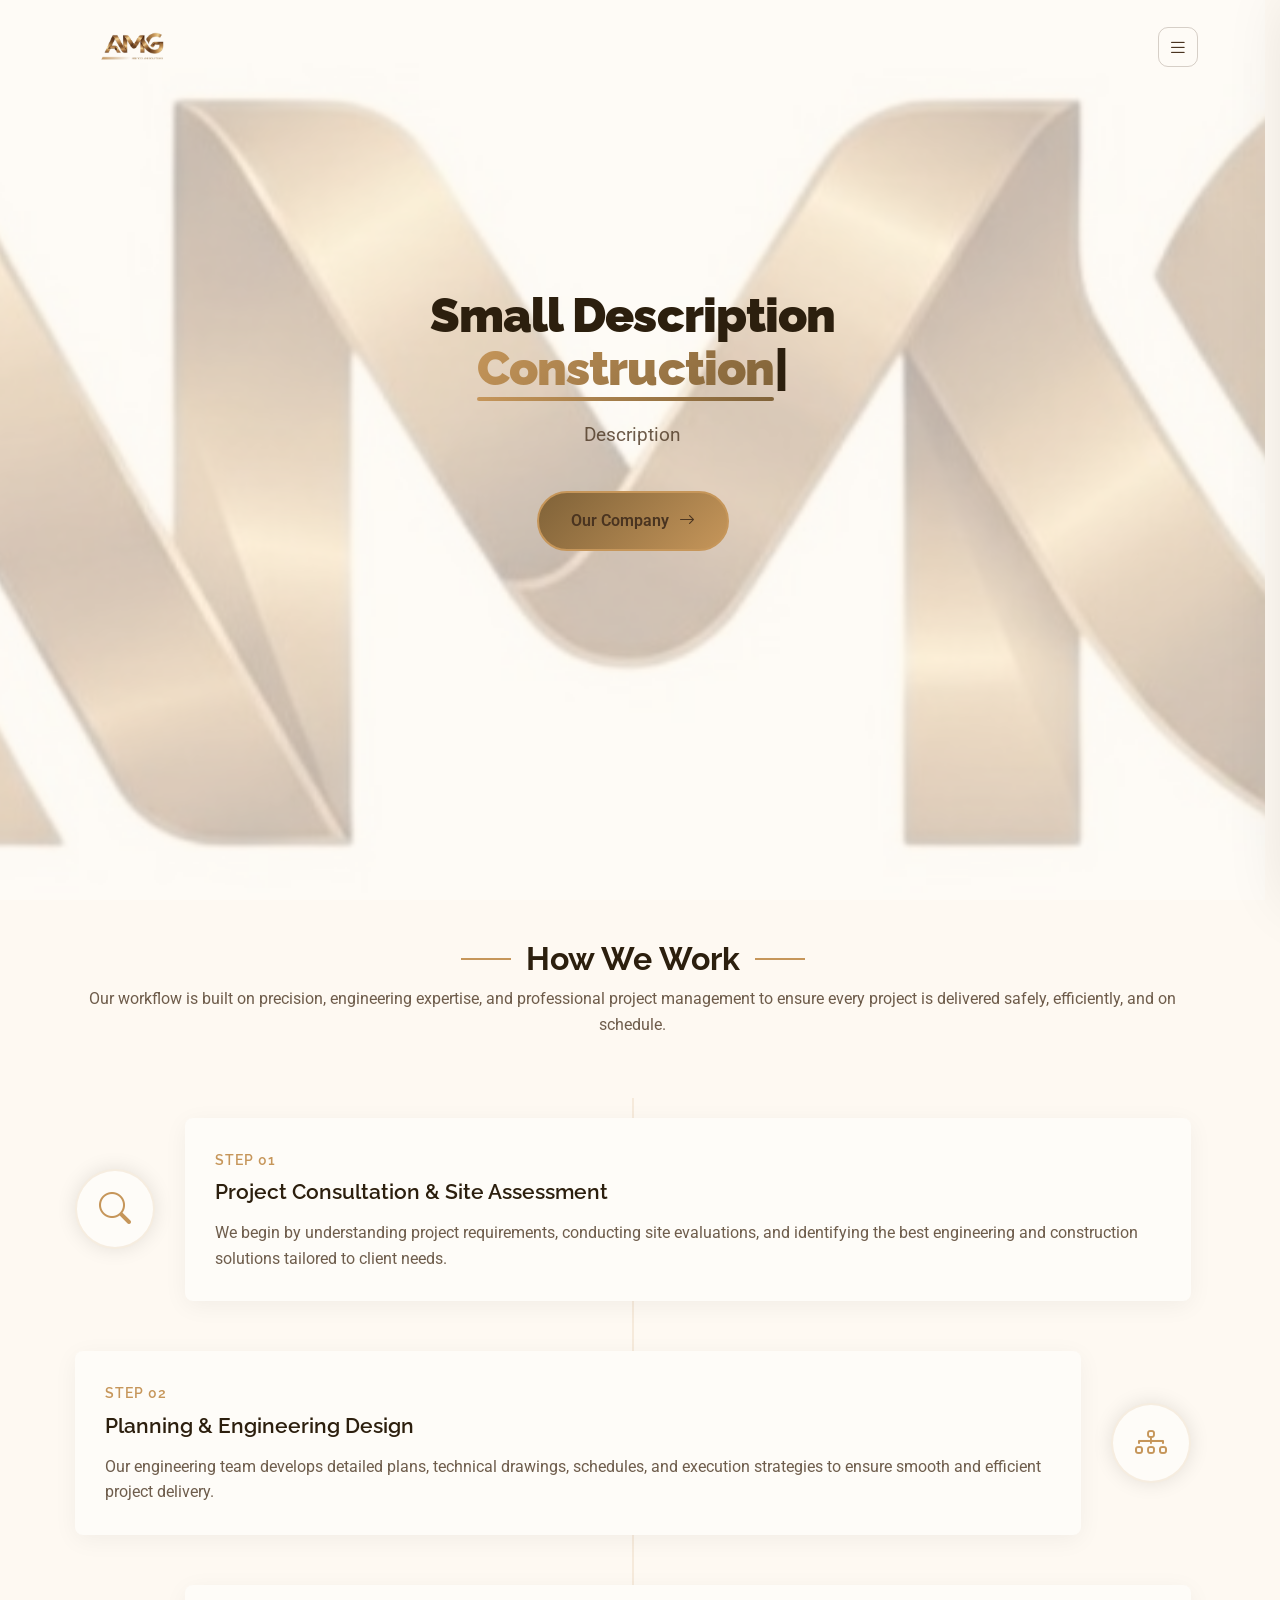
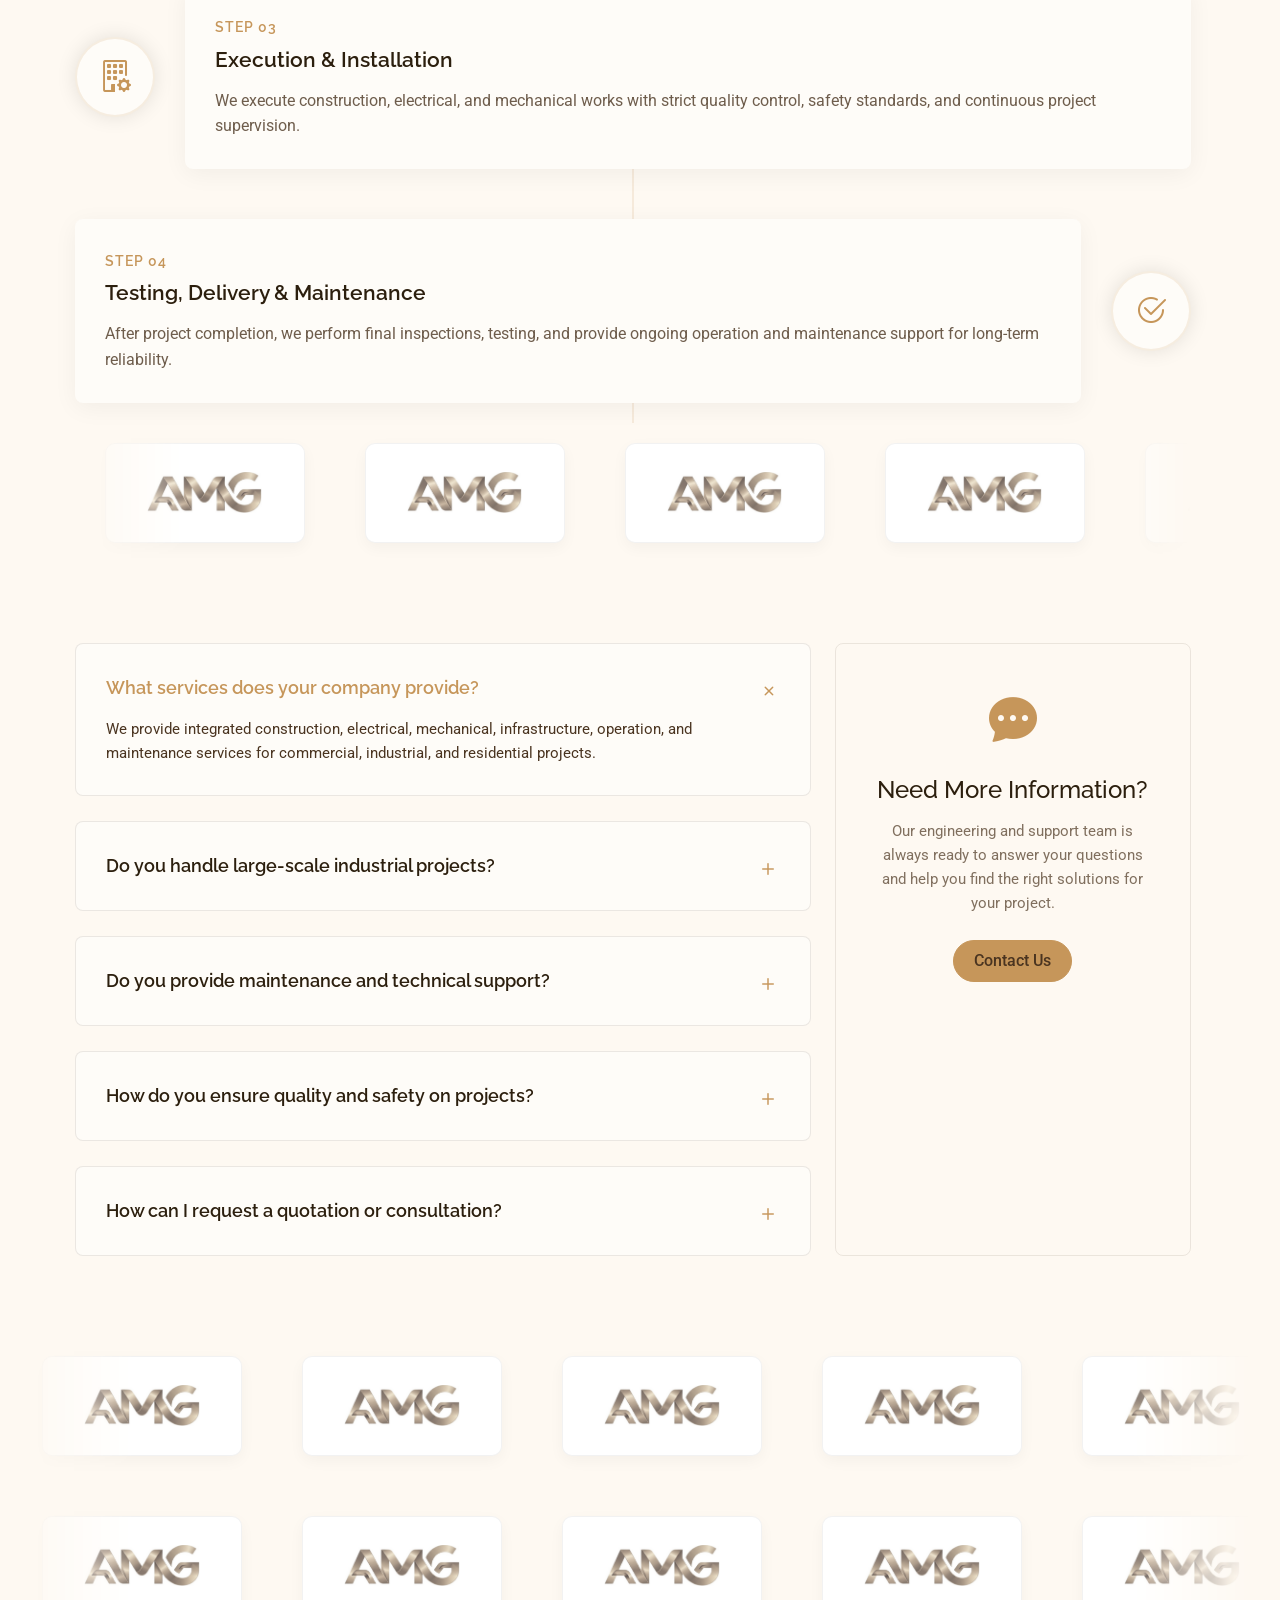
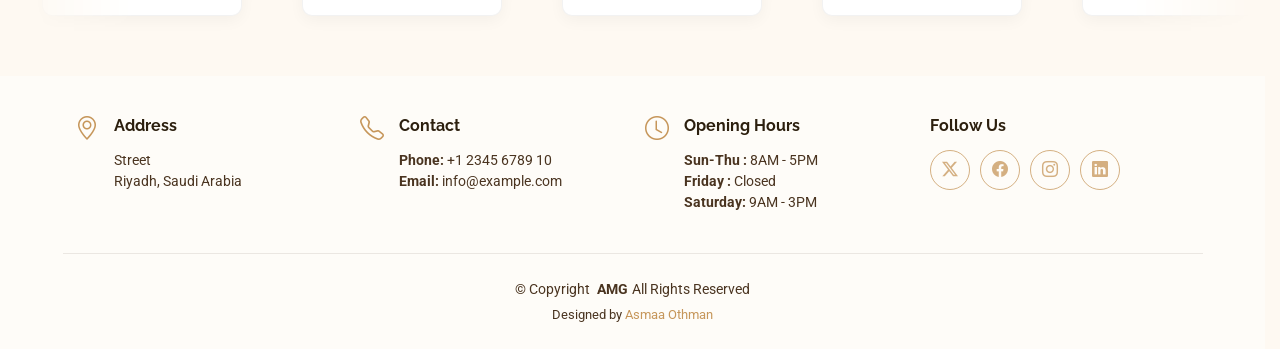
==== index.html @ 43d0cd93 "first commit" ====
<!DOCTYPE html>
<html lang="en">
    <head>
      <meta charset="utf-8">
      <meta content="width=device-width, initial-scale=1.0" name="viewport">
      <title>AMG - Website</title>
      <meta name="description" content="">
      <meta name="keywords" content="">

      <!-- Favicons -->
      <link href="assets/img/logo.png" rel="icon">
      <link href="assets/img/logo.png" rel="apple-touch-icon">

      <!-- Fonts -->
      <link href="https://fonts.googleapis.com" rel="preconnect">
      <link href="https://fonts.gstatic.com" rel="preconnect" crossorigin>
      <link href="https://fonts.googleapis.com/css2?family=Roboto:ital,wght@0,100;0,300;0,400;0,500;0,700;0,900;1,100;1,300;1,400;1,500;1,700;1,900&family=Raleway:ital,wght@0,100;0,200;0,300;0,400;0,500;0,600;0,700;0,800;0,900;1,100;1,200;1,300;1,400;1,500;1,600;1,700;1,800;1,900&display=swap" rel="stylesheet">

      <!-- Vendor CSS Files -->
      <link href="assets/vendor/bootstrap/css/bootstrap.min.css" rel="stylesheet">
      <link href="assets/vendor/bootstrap-icons/bootstrap-icons.css" rel="stylesheet">
      <link href="assets/vendor/aos/aos.css" rel="stylesheet">
      <link href="assets/vendor/glightbox/css/glightbox.min.css" rel="stylesheet">
      <link href="assets/vendor/swiper/swiper-bundle.min.css" rel="stylesheet">

      <!-- Main CSS File -->
      <link href="assets/css/main.css" rel="stylesheet">
      <!-- Navbar Enhancements CSS -->
      <link href="assets/css/navbar-enhancements.css" rel="stylesheet">

    </head>

    <body class="index-page">

      <header id="header" class="header d-flex align-items-center fixed-top">
        <div class="container position-relative d-flex align-items-center justify-content-between">
          <a href="index.html" class="logo d-flex align-items-center me-auto me-xl-0">
            <img src="assets/img/logo.png" alt=""> 
            <!-- <h1 class="sitename">AMG</h1> -->
          </a>

          <nav id="navmenu" class="navmenu">
            <ul>
                <li><a href="index.html" class="active"> Home</a></li>
                <li><a href="feature.html"> Features</a></li>
                <li><a href="style-1.html"> Styles</a></li>
                <li><a href="service.html"> Services</a></li>
                <li><a href="contact.html"> Contact Us</a></li>  
              </ul>
          </nav>

          <button class="sidebar-hamburger" id="sidebarHamburger" aria-label="Open menu">
            <i class="bi bi-list"></i>
          </button>
        </div>
      </header>

      <!-- Right Sidebar -->
      <div id="sidebar" class="sidebar">
        <div class="sidebar-inner">
          <div class="sidebar-header">
            <div class="sidebar-brand">
              <span class="sidebar-brand-dot"></span>
              <span class="sidebar-menu-label">Navigation</span>
            </div>
            <button class="sidebar-close-btn" id="sidebarCloseBtn" aria-label="Close menu">
              <i class="bi bi-x-lg"></i>
            </button>
          </div>
          <nav class="sidebar-nav">
            <ul class="sidebar-links">
              <li><a href="index.html"><i class="bi bi-house-door"></i>Home</a></li>
              <li><a href="company.html"><i class="bi bi-buildings"></i>Our Company</a></li>
              <li><a href="feature.html"><i class="bi bi-stars"></i>Our Feature</a></li>
              <li><a href="style-1.html"><i class="bi bi-palette"></i>Other Style Design</a></li>
              <li><a href="service.html"><i class="bi bi-briefcase"></i>Our Service</a></li>
              <li><a href="404.html"><i class="bi bi-slash-circle"></i>404 Error</a></li>
              <li><a href="contact.html"><i class="bi bi-envelope"></i>Contact Us</a></li>
            </ul>
          </nav>
          <div class="sidebar-footer">
            <span class="sidebar-footer-label">Theme</span>
            <!-- Theme toggle injected by JS -->
          </div>
        </div>
      </div>
      <div class="sidebar-overlay" id="sidebarOverlay"></div>

      <main class="main">
        <!-- hero-style-2 Section -->
        <section  class="hero-style-2 section">
          <img src="assets/img/logos-1.jpeg" alt="" data-aos="fade-in">
          <div class="container d-flex flex-column align-items-center">
            <div class="hero-style-2-wrapper">
              <div class="hero-style-2-main-content text-center">
                <h1 class="hero-style-2-title" data-aos="zoom-in" data-aos-delay="200">
                  Small Description<br>
                  <span class="typed" data-typed-items="Construction , Engineering Solutions, Engineering Industrial ,Infrastructure Services"></span>
                </h1>

                <p class="hero-style-2-description" data-aos="fade-up" data-aos-delay="300">
                  Description
                </p>

                <div class="hero-style-2-actions" data-aos="fade-up" data-aos-delay="400">
                  <a href="company.html" class="action-btn primary">
                    <span>Our Company</span>
                    <i class="bi bi-arrow-right"></i>
                  </a>
    <!--                <a href="service.html" class="action-btn secondary glightbox">
                    <i class="bi bi-newspaper"></i>
                    <span>Our Service</span>
                  </a>  -->
                </div>
              </div>

            </div>
          </div>

        </section><!-- /hero-style-2 Section -->

        <!-- How We Work Section -->
        <section id="how-we-work" class="how-we-work section">

          <!-- Section Title -->
          <div class="container section-title" data-aos="fade-up">

            <h2>How We Work</h2>

            <p>
              Our workflow is built on precision, engineering expertise, and professional project management to ensure every project is delivered safely, efficiently, and on schedule.
            </p>

          </div>
          <!-- End Section Title -->

          <div class="container" data-aos="fade-up" data-aos-delay="100">

            <div class="steps-wrapper">

              <!-- Step Item -->
              <div class="step-item" data-aos="fade-right" data-aos-delay="200">

                <div class="step-content">

                  <div class="step-icon">
                    <i class="bi bi-search"></i>
                  </div>

                  <div class="step-info">

                    <span class="step-number">Step 01</span>

                    <h3>Project Consultation & Site Assessment</h3>

                    <p>
                      We begin by understanding project requirements, conducting site evaluations, and identifying the best engineering and construction solutions tailored to client needs.
                    </p>

                  </div>

                </div>

              </div>
              <!-- End Step Item -->


              <!-- Step Item -->
              <div class="step-item" data-aos="fade-left" data-aos-delay="300">

                <div class="step-content">

                  <div class="step-icon">
                    <i class="bi bi-diagram-3"></i>
                  </div>

                  <div class="step-info">

                    <span class="step-number">Step 02</span>

                    <h3>Planning & Engineering Design</h3>

                    <p>
                      Our engineering team develops detailed plans, technical drawings, schedules, and execution strategies to ensure smooth and efficient project delivery.
                    </p>

                  </div>

                </div>

              </div>
              <!-- End Step Item -->


              <!-- Step Item -->
              <div class="step-item" data-aos="fade-right" data-aos-delay="400">

                <div class="step-content">

                  <div class="step-icon">
                    <i class="bi bi-building-gear"></i>
                  </div>

                  <div class="step-info">

                    <span class="step-number">Step 03</span>

                    <h3>Execution & Installation</h3>

                    <p>
                      We execute construction, electrical, and mechanical works with strict quality control, safety standards, and continuous project supervision.
                    </p>

                  </div>

                </div>

              </div>
              <!-- End Step Item -->


              <!-- Step Item -->
              <div class="step-item" data-aos="fade-left" data-aos-delay="500">

                <div class="step-content">

                  <div class="step-icon">
                    <i class="bi bi-check2-circle"></i>
                  </div>

                  <div class="step-info">

                    <span class="step-number">Step 04</span>

                    <h3>Testing, Delivery & Maintenance</h3>

                    <p>
                      After project completion, we perform final inspections, testing, and provide ongoing operation and maintenance support for long-term reliability.
                    </p>

                  </div>

                </div>

              </div>
              <!-- End Step Item -->

            </div>

          </div>


          <!-- Partner Logos -->
          <div class="container logos">

            <div class="logos-slider">

              <div class="logos-track track-1" data-aos="fade-right" data-aos-delay="200">

                <div class="logos-slide">
                  <a href="company-details.html" target="_blank" rel="noopener noreferrer">
                    <img src="assets/img/logos/logos-1.jpeg" class="img-fluid" alt="Construction Partner">
                  </a>
                </div>

                <div class="logos-slide">
                  <a href="company-details.html" target="_blank" rel="noopener noreferrer">
                    <img src="assets/img/logos/logos-1.jpeg" class="img-fluid" alt="Engineering Partner">
                  </a>
                </div>

                <div class="logos-slide">
                  <a href="company-details.html" target="_blank" rel="noopener noreferrer">
                    <img src="assets/img/logos/logos-1.jpeg" class="img-fluid" alt="Industrial Partner">
                  </a>
                </div>

                <div class="logos-slide">
                  <a href="company-details.html" target="_blank" rel="noopener noreferrer">
                    <img src="assets/img/logos/logos-1.jpeg" class="img-fluid" alt="Mechanical Partner">
                  </a>
                </div>

                <div class="logos-slide">
                  <a href="company-details.html" target="_blank" rel="noopener noreferrer">
                    <img src="assets/img/logos/logos-1.jpeg" class="img-fluid" alt="Electrical Partner">
                  </a>
                </div>

                <div class="logos-slide">
                  <a href="company-details.html" target="_blank" rel="noopener noreferrer">
                    <img src="assets/img/logos/logos-1.jpeg" class="img-fluid" alt="Infrastructure Partner">
                  </a>
                </div>

                <div class="logos-slide">
                  <a href="company-details.html" target="_blank" rel="noopener noreferrer">
                    <img src="assets/img/logos/logos-1.jpeg" class="img-fluid" alt="Project Partner">
                  </a>
                </div>

                <div class="logos-slide">
                  <a href="company-details.html" target="_blank" rel="noopener noreferrer">
                    <img src="assets/img/logos/logos-1.jpeg" class="img-fluid" alt="Maintenance Partner">
                  </a>
                </div>

                <!-- Duplicate for seamless looping -->

                <div class="logos-slide">
                  <a href="company-details.html" target="_blank" rel="noopener noreferrer">
                    <img src="assets/img/logos/logos-1.jpeg" class="img-fluid" alt="Construction Partner">
                  </a>
                </div>

                <div class="logos-slide">
                  <a href="company-details.html" target="_blank" rel="noopener noreferrer">
                    <img src="assets/img/logos/logos-1.jpeg" class="img-fluid" alt="Engineering Partner">
                  </a>
                </div>

                <div class="logos-slide">
                  <a href="company-details.html" target="_blank" rel="noopener noreferrer">
                    <img src="assets/img/logos/logos-1.jpeg" class="img-fluid" alt="Industrial Partner">
                  </a>
                </div>

                <div class="logos-slide">
                  <a href="company-details.html" target="_blank" rel="noopener noreferrer">
                    <img src="assets/img/logos/logos-1.jpeg" class="img-fluid" alt="Mechanical Partner">
                  </a>
                </div>

                <div class="logos-slide">
                  <a href="company-details.html" target="_blank" rel="noopener noreferrer">
                    <img src="assets/img/logos/logos-1.jpeg" class="img-fluid" alt="Electrical Partner">
                  </a>
                </div>

                <div class="logos-slide">
                  <a href="company-details.html" target="_blank" rel="noopener noreferrer">
                    <img src="assets/img/logos/logos-1.jpeg" class="img-fluid" alt="Infrastructure Partner">
                  </a>
                </div>

                <div class="logos-slide">
                  <a href="company-details.html" target="_blank" rel="noopener noreferrer">
                    <img src="assets/img/logos/logos-1.jpeg" class="img-fluid" alt="Project Partner">
                  </a>
                </div>

                <div class="logos-slide">
                  <a href="company-details.html" target="_blank" rel="noopener noreferrer">
                    <img src="assets/img/logos/logos-1.jpeg" class="img-fluid" alt="Maintenance Partner">
                  </a>
                </div>

              </div>

            </div>

          </div>
          <!-- End Partner Logos -->

        </section>
        <!-- /How We Work Section -->

        <!-- Faq Section -->
        <section id="faq" class="faq section">

          <div class="container" data-aos="fade-up" data-aos-delay="100">

            <div class="row gy-4 justify-content-between">

              <div class="col-lg-8">

                <div class="faq-list">

                  <div class="faq-item faq-active" data-aos="fade-up" data-aos-delay="100">
                    <h3>What services does your company provide?</h3>

                    <div class="faq-content">
                      <p>
                        We provide integrated construction, electrical, mechanical, infrastructure, operation, and maintenance services for commercial, industrial, and residential projects.
                      </p>
                    </div>

                    <i class="bi bi-plus faq-toggle"></i>
                  </div>
                  <!-- End FAQ Item -->

                  <div class="faq-item" data-aos="fade-up" data-aos-delay="200">

                    <h3>Do you handle large-scale industrial projects?</h3>

                    <div class="faq-content">
                      <p>
                        Yes, our team has extensive experience managing and executing large-scale industrial and infrastructure projects with high-quality standards and professional project management.
                      </p>
                    </div>

                    <i class="bi bi-plus faq-toggle"></i>
                  </div>
                  <!-- End FAQ Item -->

                  <div class="faq-item" data-aos="fade-up" data-aos-delay="300">

                    <h3>Do you provide maintenance and technical support?</h3>

                    <div class="faq-content">
                      <p>
                        We offer preventive and corrective maintenance services along with 24/7 technical support to ensure reliable and continuous project operation.
                      </p>
                    </div>

                    <i class="bi bi-plus faq-toggle"></i>
                  </div>
                  <!-- End FAQ Item -->

                  <div class="faq-item" data-aos="fade-up" data-aos-delay="400">

                    <h3>How do you ensure quality and safety on projects?</h3>

                    <div class="faq-content">
                      <p>
                        We follow international quality standards and strict safety procedures throughout every project phase to ensure safe execution and high-performance results.
                      </p>
                    </div>

                    <i class="bi bi-plus faq-toggle"></i>
                  </div>
                  <!-- End FAQ Item -->

                  <div class="faq-item" data-aos="fade-up" data-aos-delay="500">

                    <h3>How can I request a quotation or consultation?</h3>

                    <div class="faq-content">
                      <p>
                        You can contact our team through the contact form, phone number, or email to discuss your project requirements and receive a customized quotation.
                      </p>
                    </div>

                    <i class="bi bi-plus faq-toggle"></i>
                  </div>
                  <!-- End FAQ Item -->

                </div>

              </div>

              <div class="col-lg-4" data-aos="fade-up" data-aos-delay="200">

                <div class="faq-card">

                  <i class="bi bi-chat-dots-fill"></i>

                  <h3>Need More Information?</h3>

                  <p>
                    Our engineering and support team is always ready to answer your questions and help you find the right solutions for your project.
                  </p>

                  <a href="#" class="btn btn-primary">Contact Us</a>

                </div>

              </div>

            </div>

          </div>

        </section>
        <!-- /Faq Section -->

      </main>
      
      <!-- Logos Section -->
      <section id="logos" class="logos section">
        <div class="container-fluid" data-aos="fade-up" data-aos-delay="100">
          <div class="logos-slider">
            <div class="logos-track track-1" data-aos="fade-right" data-aos-delay="200">
              <div class="logos-slide">
                <a href="company-details.html" target="_blank" rel="noopener noreferrer">
                  <img src="assets/img/logos/logos-1.jpeg" class="img-fluid" alt="logo 1">
                </a>
              </div>
              <div class="logos-slide">
                <a href="company-details.html" target="_blank" rel="noopener noreferrer">
                  <img src="assets/img/logos/logos-1.jpeg" class="img-fluid" alt="logo 2">
                </a>
              </div>
              <div class="logos-slide">
                <a href="company-details.html" target="_blank" rel="noopener noreferrer">
                  <img src="assets/img/logos/logos-1.jpeg" class="img-fluid" alt="logo 3">
                </a>
              </div>
              <div class="logos-slide">
                <a href="company-details.html" target="_blank" rel="noopener noreferrer">
                  <img src="assets/img/logos/logos-1.jpeg" class="img-fluid" alt="logo 4">
                </a>
              </div>
              <div class="logos-slide">
                <a href="company-details.html" target="_blank" rel="noopener noreferrer">
                  <img src="assets/img/logos/logos-1.jpeg" class="img-fluid" alt="logo 5">
                </a>
              </div>
              <div class="logos-slide">
                <a href="company-details.html" target="_blank" rel="noopener noreferrer">
                  <img src="assets/img/logos/logos-1.jpeg" class="img-fluid" alt="logo 6">
                </a>
              </div>
              <div class="logos-slide">
                <a href="company-details.html" target="_blank" rel="noopener noreferrer">
                  <img src="assets/img/logos/logos-1.jpeg" class="img-fluid" alt="logo 7">
                </a>
              </div>
              <div class="logos-slide">
                <a href="company-details.html" target="_blank" rel="noopener noreferrer">
                  <img src="assets/img/logos/logos-1.jpeg" class="img-fluid" alt="logo 8">
                </a>
              </div>

              <!-- Duplicate for seamless looping -->
              <div class="logos-slide">
                <a href="company-details.html" target="_blank" rel="noopener noreferrer">
                  <img src="assets/img/logos/logos-1.jpeg" class="img-fluid" alt="logo 1">
                </a>
              </div>
              <div class="logos-slide">
                <a href="company-details.html" target="_blank" rel="noopener noreferrer">
                  <img src="assets/img/logos/logos-1.jpeg" class="img-fluid" alt="logo 2">
                </a>
              </div>
              <div class="logos-slide">
                <a href="company-details.html" target="_blank" rel="noopener noreferrer">
                  <img src="assets/img/logos/logos-1.jpeg" class="img-fluid" alt="logo 3">
                </a>
              </div>
              <div class="logos-slide">
                <a href="company-details.html" target="_blank" rel="noopener noreferrer">
                  <img src="assets/img/logos/logos-1.jpeg" class="img-fluid" alt="logo 4">
                </a>
              </div>
              <div class="logos-slide">
                <a href="company-details.html" target="_blank" rel="noopener noreferrer">
                  <img src="assets/img/logos/logos-1.jpeg" class="img-fluid" alt="logo 5">
                </a>
              </div>
              <div class="logos-slide">
                <a href="company-details.html" target="_blank" rel="noopener noreferrer">
                  <img src="assets/img/logos/logos-1.jpeg" class="img-fluid" alt="logo 6">
                </a>
              </div>
              <div class="logos-slide">
                <a href="company-details.html" target="_blank" rel="noopener noreferrer">
                  <img src="assets/img/logos/logos-1.jpeg" class="img-fluid" alt="logo 7">
                </a>
              </div>
              <div class="logos-slide">
                <a href="company-details.html" target="_blank" rel="noopener noreferrer">
                  <img src="assets/img/logos/logos-1.jpeg" class="img-fluid" alt="logo 8">
                </a>
              </div>
            </div>
          </div>

          <div class="logos-slider">
            <div class="logos-track track-2" data-aos="fade-left" data-aos-delay="300">
              <div class="logos-slide">
                <a href="company-details.html" target="_blank" rel="noopener noreferrer">
                  <img src="assets/img/logos/logos-1.jpeg" class="img-fluid" alt="logo 8">
                </a>
              </div>
              <div class="logos-slide">
                <a href="company-details.html" target="_blank" rel="noopener noreferrer">
                  <img src="assets/img/logos/logos-1.jpeg" class="img-fluid" alt="logo 7">
                </a>
              </div>
              <div class="logos-slide">
                <a href="company-details.html" target="_blank" rel="noopener noreferrer">
                  <img src="assets/img/logos/logos-1.jpeg" class="img-fluid" alt="logo 6">
                </a>
              </div>
              <div class="logos-slide">
                <a href="company-details.html" target="_blank" rel="noopener noreferrer">
                  <img src="assets/img/logos/logos-1.jpeg" class="img-fluid" alt="logo 5">
                </a>
              </div>
              <div class="logos-slide">
                <a href="company-details.html" target="_blank" rel="noopener noreferrer">
                  <img src="assets/img/logos/logos-1.jpeg" class="img-fluid" alt="logo 4">
                </a>
              </div>
              <div class="logos-slide">
                <a href="company-details.html" target="_blank" rel="noopener noreferrer">
                  <img src="assets/img/logos/logos-1.jpeg" class="img-fluid" alt="logo 3">
                </a>
              </div>
              <div class="logos-slide">
                <a href="company-details.html" target="_blank" rel="noopener noreferrer">
                  <img src="assets/img/logos/logos-1.jpeg" class="img-fluid" alt="logo 2">
                </a>
              </div>
              <div class="logos-slide">
                <a href="company-details.html" target="_blank" rel="noopener noreferrer">
                  <img src="assets/img/logos/logos-1.jpeg" class="img-fluid" alt="logo 1">
                </a>
              </div>

              <!-- Duplicate for seamless looping -->
              <div class="logos-slide">
                <a href="company-details.html" target="_blank" rel="noopener noreferrer">
                  <img src="assets/img/logos/logos-1.jpeg" class="img-fluid" alt="logo 8">
                </a>
              </div>
              <div class="logos-slide">
                <a href="company-details.html" target="_blank" rel="noopener noreferrer">
                  <img src="assets/img/logos/logos-1.jpeg" class="img-fluid" alt="logo 7">
                </a>
              </div>
              <div class="logos-slide">
                <a href="company-details.html" target="_blank" rel="noopener noreferrer">
                  <img src="assets/img/logos/logos-1.jpeg" class="img-fluid" alt="logo 6">
                </a>
              </div>
              <div class="logos-slide">
                <a href="company-details.html" target="_blank" rel="noopener noreferrer">
                  <img src="assets/img/logos/logos-1.jpeg" class="img-fluid" alt="logo 5">
                </a>
              </div>
              <div class="logos-slide">
                <a href="company-details.html" target="_blank" rel="noopener noreferrer">
                  <img src="assets/img/logos/logos-1.jpeg" class="img-fluid" alt="logo 4">
                </a>
              </div>
              <div class="logos-slide">
                <a href="company-details.html" target="_blank" rel="noopener noreferrer">
                  <img src="assets/img/logos/logos-1.jpeg" class="img-fluid" alt="logo 3">
                </a>
              </div>
              <div class="logos-slide">
                <a href="company-details.html" target="_blank" rel="noopener noreferrer">
                  <img src="assets/img/logos/logos-1.jpeg" class="img-fluid" alt="logo 2">
                </a>
              </div>
              <div class="logos-slide">
                <a href="company-details.html" target="_blank" rel="noopener noreferrer">
                  <img src="assets/img/logos/logos-1.jpeg" class="img-fluid" alt="logo 1">
                </a>
              </div>
            </div>
          </div>

        </div>
      </section><!-- /Logos Section -->

      <!-- Footer Section -->
      <footer id="footer" class="footer-style-2  light-background">
          <div class="container">
            <div class="row gy-3">
                <div class="col-lg-3 col-md-6 d-flex">
                  <i class="bi bi-geo-alt icon"></i>
                  <div class="address">
                      <h4>Address</h4>
                      <p> Street</p>
                      <p>Riyadh, Saudi Arabia</p>
                      <p></p>
                  </div>
                </div>

                <div class="col-lg-3 col-md-6 d-flex">
                  <i class="bi bi-telephone icon"></i>
                  <div>
                      <h4>Contact</h4>
                      <p>
                      <strong>Phone:</strong> <span>+1 2345 6789 10</span><br>
                      <strong>Email:</strong> <span>info@example.com</span><br>
                      </p>
                  </div>
                </div>

                <div class="col-lg-3 col-md-6 d-flex">
                  <i class="bi bi-clock icon"></i>
                  <div>
                      <h4>Opening Hours</h4>
                      <p>
                        <strong>Sun-Thu :</strong> <span>8AM - 5PM</span><br>
                        <strong>Friday :</strong> <span>Closed</span><br>
                        <strong>Saturday:</strong> <span>9AM - 3PM</span>
                      </p>
                  </div>
                </div>

                <div class="col-lg-3 col-md-6">
                  <h4>Follow Us</h4>
                  <div class="social-links d-flex">
                      <a href="#" class="twitter"><i class="bi bi-twitter-x"></i></a>
                      <a href="#" class="facebook"><i class="bi bi-facebook"></i></a>
                      <a href="#" class="instagram"><i class="bi bi-instagram"></i></a>
                      <a href="#" class="linkedin"><i class="bi bi-linkedin"></i></a>
                  </div>
                </div>
            </div>
          </div>

          <div class="container copyright text-center mt-4">
            <p>© <span>Copyright</span> <strong class="px-1 sitename">AMG</strong><span>All Rights Reserved</span></p>
            <div class="credits">
                Designed by <a href="#">Asmaa Othman</a> 
            </div>
          </div>
      </footer><!-- Footer Section -->

      <!-- Scroll Top -->
      <a href="#" id="scroll-top" class="scroll-top d-flex align-items-center justify-content-center"><i class="bi bi-arrow-up-short"></i></a>

      <!-- Vendor JS Files -->
      <script src="assets/vendor/bootstrap/js/bootstrap.bundle.min.js"></script>
      <script src="assets/vendor/php-email-form/validate.js"></script>
      <script src="assets/vendor/aos/aos.js"></script>
      <script src="assets/vendor/glightbox/js/glightbox.min.js"></script>
      <script src="assets/vendor/purecounter/purecounter_vanilla.js"></script>
      <script src="assets/vendor/typed.js/typed.umd.js"></script>
      <script src="assets/vendor/imagesloaded/imagesloaded.pkgd.min.js"></script>
      <script src="assets/vendor/isotope-layout/isotope.pkgd.min.js"></script>
      <script src="assets/vendor/swiper/swiper-bundle.min.js"></script>

      <!-- Theme Toggle Script -->
      <script src="assets/js/theme-toggle.js"></script>
      <!-- Main JS File -->
      <script src="assets/js/main.js"></script>
    </body>
</html>
---- assets/css/main.css ----
/* Fonts */
:root {
  --default-font: "Roboto",  system-ui, -apple-system, "Segoe UI", Roboto, "Helvetica Neue", Arial, "Noto Sans", "Liberation Sans", sans-serif, "Apple Color Emoji", "Segoe UI Emoji", "Segoe UI Symbol", "Noto Color Emoji";
  --heading-font: "Raleway",  sans-serif;
  --nav-font: "Raleway",  sans-serif;
}

:root {
  --background-color: #fef9f2;      
  --default-color: #4a3420;        
  --heading-color: #2c1f0e;       
  --accent-color: #c6965a;          
  --surface-color: #fefcf8;        
  --contrast-color: #ffffff;

  --nav-color: #4a3420;
  --nav-hover-color: #a87840;
  --nav-mobile-background-color: #fef9f2;
  --nav-dropdown-background-color: #fefcf8;
  --nav-dropdown-color: #4a3420;
  --nav-dropdown-hover-color: #a87840;
}

.light-background {
  --background-color: #fdf4e8;    
  --surface-color: #fefcf8;
}
.dark-background {
  --background-color: #1a1612;  
  --default-color: #e8d9c0;     
  --heading-color: #f5ece0;      
  --surface-color: #2e2720;      
  --contrast-color: #1a1612;     
  --nav-color: #e8d9c0;
  --nav-mobile-background-color: #231e18;
  --nav-dropdown-background-color: #231e18;
  --nav-dropdown-color: #e8d9c0;
  --accent-color: #d4aa78;       
}
/* Smooth scroll */
:root {
  scroll-behavior: smooth;
}

/*--------------------------------------------------------------
# General Styling & Shared Classes
--------------------------------------------------------------*/
body {
  color: var(--default-color);
  background-color: var(--background-color);
  font-family: var(--default-font);
}

a {
  color: var(--accent-color);
  text-decoration: none;
  transition: 0.3s;
}

a:hover {
  color: color-mix(in srgb, var(--accent-color), transparent 25%);
  text-decoration: none;
}

h1,
h2,
h3,
h4,
h5,
h6 {
  color: var(--heading-color);
  font-family: var(--heading-font);
}

/* hero action */

.hero-actions {
  display: flex;
  gap: 20px;
  justify-content: center;
  margin-bottom: 60px;
}

.hero-actions .action-btn {
  display: inline-flex;
  align-items: center;
  gap: 10px;
  padding: 16px 32px;
  border-radius: 50px;
  font-weight: 600;
  font-size: 16px;
  transition: all 0.3s ease;
  text-decoration: none;
  position: relative;
  overflow: hidden;
}

.hero-actions .action-btn.primary {
  background: var(--accent-color);
  color: var(--contrast-color);
  border: 2px solid var(--accent-color);
}

.hero-actions .action-btn.primary::before {
  content: "";
  position: absolute;
  inset: 0;
  background: linear-gradient(135deg, color-mix(in srgb, var(--accent-color), #f6c35c 30%) 0%, var(--accent-color) 100%);
  opacity: 0;
  transition: opacity 0.3s ease;
}

.hero-actions .action-btn.primary span,
.hero-actions .action-btn.primary i {
  position: relative;
  z-index: 1;
}

.hero-actions .action-btn.primary:hover {
  transform: translateY(-2px);
  box-shadow: 0 10px 30px color-mix(in srgb, var(--accent-color), transparent 60%);
}

.hero-actions .action-btn.primary:hover::before {
  opacity: 1;
}

.hero-actions .action-btn.secondary {
  background: transparent;
  color: var(--default-color);
  border: 2px solid color-mix(in srgb, var(--default-color), transparent 80%);
}

.hero-actions .action-btn.secondary:hover {
  background: var(--surface-color);
  border-color: var(--accent-color);
  color: var(--accent-color);
  transform: translateY(-2px);
  box-shadow: 0 8px 25px color-mix(in srgb, var(--default-color), transparent 90%);
}

/* PHP Email Form Messages
------------------------------*/
.php-email-form .error-message {
  display: none;
  background: #df1529;
  color: #ffffff;
  text-align: left;
  padding: 15px;
  margin-bottom: 24px;
  font-weight: 600;
}

.php-email-form .sent-message {
  display: none;
  color: #ffffff;
  background: #059652;
  text-align: center;
  padding: 15px;
  margin-bottom: 24px;
  font-weight: 600;
}

.php-email-form .loading {
  display: none;
  background: var(--surface-color);
  text-align: center;
  padding: 15px;
  margin-bottom: 24px;
}

.php-email-form .loading:before {
  content: "";
  display: inline-block;
  border-radius: 50%;
  width: 24px;
  height: 24px;
  margin: 0 10px -6px 0;
  border: 3px solid var(--accent-color);
  border-top-color: var(--surface-color);
  animation: php-email-form-loading 1s linear infinite;
}

@keyframes php-email-form-loading {
  0% {
    transform: rotate(0deg);
  }

  100% {
    transform: rotate(360deg);
  }
}

/*--------------------------------------------------------------
# Global Header
--------------------------------------------------------------*/
.header {
  --background-color: rgba(255, 255, 255, 0);
  color: var(--default-color);
  background-color: var(--background-color);
  padding: 12px 0;
  transition: all 0.4s cubic-bezier(0.4, 0, 0.2, 1);
  z-index: 997;
  border-bottom: 1px solid transparent;
  transition: all 0.4s cubic-bezier(0.4, 0, 0.2, 1), border-color 0.4s ease;
}

.header .logo {
  line-height: 1;
}

.header .logo img {
    max-height: 70px; 
    width: auto;      
    margin-right: 8px; 
    display: block;
    transition: max-height 0.4s ease, transform 0.3s ease;
}

.header .logo img:hover {
    transform: scale(1.05);
}

.header .logo h1 {
  font-size: 30px;
  margin: 0;
  font-weight: 700;
  color: var(--heading-color);
}

@media (max-width: 1200px) {
  .header .logo {
    order: 1;
  }

  .header .navmenu {
    order: 2;
  }

  .header .sidebar-hamburger {
    order: 3;
    margin-left: 15px;
  }
}

.scrolled .header {
  background-color: var(--nav-dropdown-background-color) !important;
  border-bottom-color: rgba(198, 150, 90, 0.15);
  box-shadow: 0 2px 20px rgba(0, 0, 0, 0.08);
}

.scrolled .header::before {
  content: "";
  position: absolute;
  inset: 0;
  background: transparent;
  backdrop-filter: blur(8px); 
  -webkit-backdrop-filter: blur(8px);
  z-index: -1;
  pointer-events: none;
}

/* Dark mode scrolled header */
.dark-background .scrolled .header {
  background-color: var(--nav-dropdown-background-color) !important;
  border-bottom-color: rgba(198, 150, 90, 0.20);
  box-shadow: 0 2px 20px rgba(0, 0, 0, 0.4);
}

.dark-background .scrolled .header::before {
  background: transparent;
  border-bottom: none;
}

/*--------------------------------------------------------------
# Navigation Menu
--------------------------------------------------------------*/
/* Navmenu - Desktop */
@media (min-width: 1200px) {
  .navmenu {
    padding: 0;
  }

  .navmenu ul {
    margin: 0;
    padding: 0;
    display: flex;
    list-style: none;
    align-items: center;
  }

  .navmenu li {
    position: relative;
  }

  .navmenu a,
  .navmenu a:focus {
    color: var(--nav-color);
    padding: 18px 15px;
    font-size: 16px;
    font-family: var(--nav-font);
    font-weight: 600;
    display: flex;
    align-items: center;
    justify-content: space-between;
    white-space: nowrap;
    transition: color 0.3s cubic-bezier(0.4, 0, 0.2, 1), text-shadow 0.3s ease;
    position: relative;
  }

  .navmenu a::after {
    content: "";
    position: absolute;
    bottom: 8px;
    left: 15px;
    width: 0;
    height: 2px;
    background: var(--nav-hover-color);
    transition: width 0.3s cubic-bezier(0.4, 0, 0.2, 1);
  }

  .navmenu a i,
  .navmenu a:focus i {
    font-size: 12px;
    line-height: 0;
    margin-left: 5px;
    transition: 0.3s;
  }

  .navmenu li:last-child a {
    padding-right: 0;
  }

  .navmenu li:hover>a,
  .navmenu .active,
  .navmenu .active:focus {
    color: var(--nav-hover-color);
  }

  .navmenu li:hover>a::after,
  .navmenu .active::after,
  .navmenu .active:focus::after {
    width: calc(100% - 30px);
  }

  .navmenu .dropdown ul {
    margin: 0;
    padding: 10px 0;
    background: var(--nav-dropdown-background-color);
    display: block;
    position: absolute;
    visibility: hidden;
    left: 14px;
    top: 130%;
    opacity: 0;
    transition: all 0.3s cubic-bezier(0.4, 0, 0.2, 1);
    border-radius: 8px;
    z-index: 99;
    box-shadow: 0px 8px 32px rgba(0, 0, 0, 0.12);
    border: 1px solid color-mix(in srgb, var(--default-color), transparent 90%);
    transform: translateY(-10px);
  }

  .navmenu .dropdown ul li {
    min-width: 200px;
  }

  .navmenu .dropdown ul a {
    padding: 10px 20px;
    font-size: 15px;
    text-transform: none;
    color: var(--nav-dropdown-color);
  }

  .navmenu .dropdown ul a i {
    font-size: 12px;
  }

  .navmenu .dropdown ul a:hover,
  .navmenu .dropdown ul .active:hover,
  .navmenu .dropdown ul li:hover>a {
    color: var(--nav-dropdown-hover-color);
  }

  .navmenu .dropdown:hover>ul {
    opacity: 1;
    top: 100%;
    visibility: visible;
    transform: translateY(0);
  }

  .navmenu .dropdown .dropdown ul {
    top: 0;
    left: -90%;
    visibility: hidden;
  }

  .navmenu .dropdown .dropdown:hover>ul {
    opacity: 1;
    top: 0;
    left: -100%;
    visibility: visible;
  }
}

/* Navmenu - Mobile */
@media (max-width: 1199px) {
  .mobile-nav-toggle {
    color: var(--nav-color);
    font-size: 28px;
    line-height: 0;
    margin-right: 10px;
    cursor: pointer;
    transition: color 0.3s cubic-bezier(0.4, 0, 0.2, 1), transform 0.3s ease;
    display: flex;
    align-items: center;
    justify-content: center;
    width: 40px;
    height: 40px;
    border-radius: 50%;
  }

  .mobile-nav-toggle:hover {
    background-color: color-mix(in srgb, var(--accent-color), transparent 85%);
    transform: rotate(90deg);
  }

  .navmenu {
    padding: 0;
    z-index: 9997;
  }

  .navmenu ul {
    display: none;
    list-style: none;
    position: absolute;
    inset: 60px 20px 20px 20px;
    padding: 10px 0;
    margin: 0;
    border-radius: 6px;
    background-color: var(--nav-mobile-background-color);
    overflow-y: auto;
    transition: 0.3s;
    z-index: 9998;
    box-shadow: 0px 0px 30px rgba(0, 0, 0, 0.1);
  }

  .navmenu a,
  .navmenu a:focus {
    color: var(--nav-dropdown-color);
    padding: 10px 20px;
    font-family: var(--nav-font);
    font-size: 17px;
    font-weight: 500;
    display: flex;
    align-items: center;
    justify-content: space-between;
    white-space: nowrap;
    transition: all 0.3s cubic-bezier(0.4, 0, 0.2, 1);
    border-radius: 6px;
    margin: 2px 10px;
  }

  .navmenu a:hover {
    background-color: color-mix(in srgb, var(--accent-color), transparent 90%);
  }

  .navmenu a i,
  .navmenu a:focus i {
    font-size: 12px;
    line-height: 0;
    margin-left: 5px;
    width: 30px;
    height: 30px;
    display: flex;
    align-items: center;
    justify-content: center;
    border-radius: 50%;
    transition: 0.3s;
    background-color: color-mix(in srgb, var(--accent-color), transparent 90%);
  }

  .navmenu a i:hover,
  .navmenu a:focus i:hover {
    background-color: var(--accent-color);
    color: var(--contrast-color);
  }

  .navmenu a:hover,
  .navmenu .active,
  .navmenu .active:focus {
    color: var(--nav-dropdown-hover-color);
  }

  .navmenu .active i,
  .navmenu .active:focus i {
    background-color: var(--accent-color);
    color: var(--contrast-color);
    transform: rotate(180deg);
  }

  .navmenu .dropdown ul {
    position: static;
    display: none;
    z-index: 99;
    padding: 10px 0;
    margin: 10px 20px;
    background-color: var(--nav-dropdown-background-color);
    border: 1px solid color-mix(in srgb, var(--default-color), transparent 85%);
    border-radius: 8px;
    box-shadow: 0 4px 12px rgba(0, 0, 0, 0.08);
    transition: all 0.4s cubic-bezier(0.4, 0, 0.2, 1);
  }

  /* Dark mode dropdown border */
  .dark-background .navmenu .dropdown ul {
    border: 1px solid color-mix(in srgb, var(--default-color), transparent 90%);
    box-shadow: 0 4px 12px rgba(0, 0, 0, 0.3);
  }

  .navmenu .dropdown ul ul {
    background-color: rgba(0, 0, 0, 0.05);
  }

  .dark-background .navmenu .dropdown ul ul {
    background-color: rgba(33, 37, 41, 0.1);
  }

  .navmenu .dropdown>.dropdown-active {
    display: block;
    background-color: rgba(0, 0, 0, 0.03);
  }

  .dark-background .navmenu .dropdown>.dropdown-active {
    background-color: rgba(33, 37, 41, 0.03);
  }

  .mobile-nav-active {
    overflow: hidden;
  }

  .mobile-nav-active .mobile-nav-toggle {
    color: var(--nav-color);
    position: absolute;
    font-size: 32px;
    top: 15px;
    right: 15px;
    margin-right: 0;
    z-index: 9999;
    background-color: color-mix(in srgb, var(--accent-color), transparent 90%);
    transform: rotate(90deg);
    width: 44px;
    height: 44px;
    border-radius: 50%;
    display: flex;
    align-items: center;
    justify-content: center;
  }

  .mobile-nav-active .mobile-nav-toggle:hover {
    background-color: var(--accent-color);
    color: var(--contrast-color);
  }

  /* Dark mode mobile nav toggle */
  .dark-background .mobile-nav-active .mobile-nav-toggle {
    color: var(--nav-color);
  }

  .mobile-nav-active .navmenu {
    position: fixed;
    overflow: hidden;
    inset: 0;
    background: linear-gradient(135deg, rgba(245, 245, 245, 0.98) 0%, rgba(255, 255, 255, 0.95) 100%);
    backdrop-filter: blur(10px);
    -webkit-backdrop-filter: blur(10px);
    transition: all 0.4s cubic-bezier(0.4, 0, 0.2, 1);
    animation: slideInNav 0.4s cubic-bezier(0.4, 0, 0.2, 1);
  }

  /* Dark mode mobile nav */
  .dark-background .mobile-nav-active .navmenu {
    background: linear-gradient(135deg, rgba(25, 25, 25, 0.98) 0%, rgba(20, 20, 20, 0.95) 100%);
    backdrop-filter: blur(10px);
    -webkit-backdrop-filter: blur(10px);
  }

  @keyframes slideInNav {
    from {
      opacity: 0;
      transform: translateX(20px);
    }
    to {
      opacity: 1;
      transform: translateX(0);
    }
  }

  .mobile-nav-active .navmenu>ul {
    display: block;
  }
}

/*--------------------------------------------------------------
# Global footer-style-2
--------------------------------------------------------------*/
.footer-style-2 {
  color: var(--default-color);
  background-color: var(--nav-dropdown-background-color);
  font-size: 14px;
  padding: 40px 0 0 0;
  position: relative;
}

/* Icons (Desktop default: beside text) */
.footer-style-2 .icon {
  color: var(--accent-color);
  margin-right: 15px;
  font-size: 24px;
  line-height: 0;
}

/* Titles */
.footer-style-2 h4 {
  font-size: 16px;
  font-weight: 700;
  margin-bottom: 15px;
}

/* Address */
.footer-style-2 .address p {
  margin-bottom: 0;
}

/* Social links */
.footer-style-2 .social-links a {
  display: flex;
  align-items: center;
  justify-content: center;
  width: 40px;
  height: 40px;
  border-radius: 50%;
  border: 1px solid color-mix(in srgb, var(--accent-color), transparent 25%);
  font-size: 16px;
  color: color-mix(in srgb, var(--accent-color), transparent 25%);
  margin-right: 10px;
  transition: 0.3s;
}

.footer-style-2 .social-links a:hover {
  color: var(--accent-color);
  border-color: var(--accent-color);
}

/* Copyright */
.footer-style-2 .copyright {
  padding: 25px 0;
  border-top: 1px solid color-mix(in srgb, var(--default-color), transparent 90%);
}

.footer-style-2 .copyright p {
  margin-bottom: 0;
}

.footer-style-2 .credits {
  margin-top: 5px;
  font-size: 13px;
}

/*--------------------------------------------------------------
# Responsive (Tablet & Mobile only)
--------------------------------------------------------------*/
@media (max-width: 991px) {

  /* Center layout */
  .footer-style-2 .row {
    justify-content: center;
    text-align: center;
  }

  .footer-style-2 .col-lg-3 {
    display: flex;
    flex-direction: column;
    align-items: center;
  }

  /* Move icon above text */
  .footer-style-2 .icon {
    margin-right: 0;
    margin-bottom: 10px;
  }

  /* Center social icons */
  .footer-style-2 .social-links {
    justify-content: center;
  }

  .footer-style-2 .social-links a {
    margin: 0 5px;
  }

  /* Add spacing between blocks */
  .footer-style-2 .col-md-6 {
    margin-bottom: 20px;
  }
}

/*--------------------------------------------------------------
# Scroll Top Button
--------------------------------------------------------------*/
.scroll-top {
  position: fixed;
  visibility: hidden;
  opacity: 0;
  right: 15px;
  bottom: -15px;
  z-index: 1000;
  background-color: var(--surface-color);
  width: 50px;
  height: 50px;
  border-radius: 50px;
  border: 2px solid color-mix(in srgb, var(--accent-color), transparent 85%);
  transition: all 0.4s;
}

.scroll-top i {
  font-size: 25px;
  color: var(--accent-color);
  line-height: 0;
}

.scroll-top:hover {
  background-color: color-mix(in srgb, var(--surface-color), transparent 70%);
  color: var(--accent-color);
}

.scroll-top.active {
  visibility: visible;
  opacity: 1;
  bottom: 15px;
}

/*--------------------------------------------------------------
# Disable aos animation delay on mobile devices
--------------------------------------------------------------*/
@media screen and (max-width: 768px) {
  [data-aos-delay] {
    transition-delay: 0 !important;
  }
}

/*--------------------------------------------------------------
# Global Page Titles & Breadcrumbs
--------------------------------------------------------------*/
/* .page-title {
  color: var(--default-color);
  background-color: var(--background-color);
  padding: 170px 0 80px 0;
  text-align: center;
  position: relative;
}
 */

 .page-title {
  color: var(--default-color);
  background-color: var(--background-color);
  background-size: cover;
  background-position: center;
  background-repeat: no-repeat;
  padding: 120px 0 80px 0;
  text-align: center;
  position: relative;
  margin-top: 0;
  transition: all 0.4s ease;
}

.page-title:before {
  content: "";
  background: linear-gradient(135deg, color-mix(in srgb, var(--background-color), transparent 20%) 0%, color-mix(in srgb, var(--background-color), transparent 40%) 100%);
  position: absolute;
  inset: 0;
  transition: all 0.4s ease;
}

.page-title h1 {
  font-size: 42px;
  font-weight: 700;
  margin-bottom: 10px;
}

.page-title .breadcrumbs ol {
  display: flex;
  flex-wrap: wrap;
  list-style: none;
  justify-content: center;
  padding: 0;
  margin: 0;
  font-size: 16px;
  font-weight: 400;
}
.page-title .breadcrumbs ol li+li {
  padding-left: 10px;
}

.page-title .breadcrumbs ol li+li::before {
  content: "/";
  display: inline-block;
  padding-right: 10px;
  color: color-mix(in srgb, var(--default-color), transparent 70%);
}

.page-title .breadcrumbs a i{
  margin: 0 5px;

}

/*--------------------------------------------------------------
# Global Sections
--------------------------------------------------------------*/
section,
.section {
  color: var(--default-color);
  background-color: var(--background-color);
  padding: 40px 0;
  scroll-margin-top: 80px;
  overflow: clip;
}

@media (max-width: 1199px) {

  section,
  .section {
    scroll-margin-top: 40px;
  }
}

/*--------------------------------------------------------------
# Global Section Titles
--------------------------------------------------------------*/
.section-title {
  text-align: center;
  padding-bottom: 60px;
  position: relative;
}

.section-title h2 {
  font-size: 32px;
  font-weight: 700;
  position: relative;
}

.section-title h2:before,
.section-title h2:after {
  content: "";
  width: 50px;
  height: 2px;
  background: var(--accent-color);
  display: inline-block;
}

.section-title h2:before {
  margin: 0 15px 10px 0;
}

.section-title h2:after {
  margin: 0 0 10px 15px;
}

.section-title p {
  margin-bottom: 0;
}

/*--------------------------------------------------------------
# Hero Section
--------------------------------------------------------------*/
.hero {
  padding-top: 120px;
  min-height: 100vh;
  display: flex;
  align-items: center;
  position: relative;
  background: linear-gradient(135deg, color-mix(in srgb, var(--accent-color), transparent 96%) 0%, var(--background-color) 40%, color-mix(in srgb, var(--accent-color), transparent 98%) 100%);
  padding-bottom: 60px;
}

.hero::before {
  content: "";
  position: absolute;
  width: 500px;
  height: 500px;
  background: radial-gradient(circle, color-mix(in srgb, var(--accent-color), transparent 85%) 0%, transparent 70%);
  border-radius: 50%;
  top: -20%;
  right: -10%;
  animation: float 6s ease-in-out infinite;
  z-index: 1;
}

.hero::after {
  content: "";
  position: absolute;
  width: 200px;
  height: 200px;
  background: color-mix(in srgb, var(--accent-color), transparent 88%);
  border-radius: 50%;
  bottom: 10%;
  left: 5%;
  filter: blur(40px);
  animation: float 4s ease-in-out infinite reverse;
  z-index: 1;
}

.hero .hero-wrapper {
  width: 100%;
  max-width: 900px;
  margin: 0 auto;
}

.hero .hero-title {
  font-size: 48px;
  font-weight: 900;
  color: var(--heading-color);
  line-height: 1.1;
  margin-bottom: 25px;
  letter-spacing: -0.02em;
}

@media (max-width: 768px) {
  .hero .hero-title {
    font-size: 36px;
  }
}

@media (max-width: 575px) {
  .hero .hero-title {
    font-size: 28px;
  }
}

.hero .hero-title .typed {
  background: linear-gradient(135deg, var(--accent-color) 0%, color-mix(in srgb, var(--accent-color), #3a2f17 50%) 100%);
  -webkit-background-clip: text;
  -webkit-text-fill-color: transparent;
  background-clip: text;
  position: relative;
}

.hero .hero-title .typed::after {
  content: "";
  position: absolute;
  bottom: -5px;
  left: 0;
  width: 100%;
  height: 4px;
  background: linear-gradient(135deg, var(--accent-color) 0%, color-mix(in srgb, var(--accent-color), #3a2f17 50%) 100%);
  border-radius: 2px;
}

.hero .hero-description {
  font-size: 1.2rem;
  color: color-mix(in srgb, var(--default-color), transparent 20%);
  line-height: 1.6;
  margin-bottom: 40px;
  max-width: 600px;
  margin-left: auto;
  margin-right: auto;
}

.hero .hero-actions {
  display: flex;
  gap: 20px;
  justify-content: center;
  margin-bottom: 60px;
}

.hero .hero-actions .action-btn {
  display: inline-flex;
  align-items: center;
  gap: 10px;
  padding: 16px 32px;
  border-radius: 50px;
  font-weight: 600;
  font-size: 16px;
  transition: all 0.3s ease;
  text-decoration: none;
  position: relative;
  overflow: hidden;
}

.hero .hero-actions .action-btn.primary {
  background: var(--accent-color);
  color: var(--contrast-color);
  border: 2px solid var(--accent-color);
}

.hero .hero-actions .action-btn.primary::before {
  content: "";
  position: absolute;
  inset: 0;
  background: linear-gradient(135deg, color-mix(in srgb, var(--accent-color), #3a2f17 30%) 0%, var(--accent-color) 100%);
  opacity: 0;
  transition: opacity 0.3s ease;
}

.hero .hero-actions .action-btn.primary span,
.hero .hero-actions .action-btn.primary i {
  position: relative;
  z-index: 1;
}

.hero .hero-actions .action-btn.primary:hover {
  transform: translateY(-2px);
  box-shadow: 0 10px 30px color-mix(in srgb, var(--accent-color), transparent 60%);
}

.hero .hero-actions .action-btn.primary:hover::before {
  opacity: 1;
}

.hero .hero-actions .action-btn.secondary {
  background: transparent;
  color: var(--default-color);
  border: 2px solid color-mix(in srgb, var(--default-color), transparent 80%);
}

.hero .hero-actions .action-btn.secondary:hover {
  background: var(--surface-color);
  border-color: var(--accent-color);
  color: var(--accent-color);
  transform: translateY(-2px);
  box-shadow: 0 8px 25px color-mix(in srgb, var(--default-color), transparent 90%);
}

.hero .hero-image-showcase {
  position: relative;
}

.hero .hero-image-showcase .image-wrapper {
  position: relative;
  background: var(--surface-color);
  border-radius: 20px;
  padding: 15px;
  box-shadow: 0 20px 60px color-mix(in srgb, var(--default-color), transparent 88%);
  border: 1px solid color-mix(in srgb, var(--default-color), transparent 92%);
}

.hero .hero-image-showcase .image-wrapper img {
  border-radius: 15px;
  width: 100%;
  height: auto;
}

.hero .hero-image-showcase .floating-card {
  position: absolute;
  background: var(--surface-color);
  border: 1px solid color-mix(in srgb, var(--default-color), transparent 90%);
  border-radius: 15px;
  padding: 20px;
  box-shadow: 0 8px 30px color-mix(in srgb, var(--default-color), transparent 85%);
  backdrop-filter: blur(10px);
}

.hero .hero-image-showcase .floating-card.card-1 {
  top: 20%;
  left: -60px;
  animation: float 3s ease-in-out infinite;
}

.hero .hero-image-showcase .floating-card.card-2 {
  bottom: 15%;
  right: -60px;
  animation: float 3s ease-in-out infinite reverse;
}

.hero .hero-image-showcase .floating-card .card-content {
  display: flex;
  align-items: center;
  gap: 15px;
}

.hero .hero-image-showcase .floating-card .card-content .card-icon {
  background: color-mix(in srgb, var(--accent-color), transparent 90%);
  width: 50px;
  height: 50px;
  border-radius: 12px;
  display: flex;
  align-items: center;
  justify-content: center;
}

.hero .hero-image-showcase .floating-card .card-content .card-icon i {
  color: var(--accent-color);
  font-size: 20px;
}

.hero .hero-image-showcase .floating-card .card-content .card-info h4 {
  font-size: 1.5rem;
  font-weight: 700;
  color: var(--heading-color);
  margin: 0;
  line-height: 1;
}

.hero .hero-image-showcase .floating-card .card-content .card-info p {
  margin: 5px 0 0;
  color: color-mix(in srgb, var(--default-color), transparent 40%);
  font-size: 0.85rem;
  white-space: nowrap;
}

@keyframes float {

  0%,
  100% {
    transform: translateY(0px);
  }

  50% {
    transform: translateY(-15px);
  }
}

@keyframes pulse {

  0%,
  100% {
    opacity: 0.4;
  }

  50% {
    opacity: 0.8;
  }
}

@media (max-width: 991px) {
  .hero {
    min-height: auto;
  }

  .hero .floating-card.card-1 {
    left: -30px;
    top: 10%;
  }

  .hero .floating-card.card-2 {
    right: -30px;
    bottom: 10%;
  }

  .hero .hero-actions {
    margin-bottom: 40px;
  }
}

@media (max-width: 768px) {
  .hero .hero-actions {
    flex-direction: column;
    align-items: center;
    gap: 15px;
  }

  .hero .hero-actions .action-btn {
    width: 100%;
    max-width: 280px;
    justify-content: center;
  }

  .hero .floating-card {
    display: none;
  }
}

@media (max-width: 576px) {
  .hero {
    padding: 100px 0 30px;
  }

  .hero .hero-badge {
    margin-bottom: 20px;
  }

  .hero .hero-description {
    font-size: 1.1rem;
    margin-bottom: 30px;
  }

  .hero .hero-actions {
    margin-bottom: 30px;
  }
}
/*--------------------------------------------------------------
# hero-style-2 Section
--------------------------------------------------------------*/
.hero-style-2 {
  width: 100%;
  min-height: 100vh;
  position: relative;
  padding: 80px 0;
  display: flex;
  align-items: center;
  justify-content: center;
}

.hero-style-2 .hero-style-2-wrapper {
  width: 100%;
  max-width: 900px;
  margin: 0 auto;
}

.hero-style-2 .hero-style-2-title {
  font-size: 48px;
  font-weight: 900;
  color: var(--heading-color);
  line-height: 1.1;
  margin-bottom: 25px;
  letter-spacing: -0.02em;
}

@media (max-width: 768px) {
  .hero-style-2 .hero-style-2-title {
    font-size: 36px;
  }
}

@media (max-width: 575px) {
  .hero-style-2 .hero-style-2-title {
    font-size: 28px;
  }
}

.hero-style-2 .hero-style-2-title .typed {
  background: linear-gradient(135deg, var(--accent-color) 0%, color-mix(in srgb, var(--accent-color), #3a2f17 50%) 100%);
  -webkit-background-clip: text;
  -webkit-text-fill-color: transparent;
  background-clip: text;
  position: relative;
}

.hero-style-2 .hero-style-2-title .typed::after {
  content: "";
  position: absolute;
  bottom: -5px;
  left: 0;
  width: 100%;
  height: 4px;
  background: linear-gradient(135deg, var(--accent-color) 0%, color-mix(in srgb, var(--accent-color), #3a2f17 50%) 100%);
  border-radius: 2px;
}

.hero-style-2 .hero-style-2-description {
  font-size: 1.2rem;
  color: color-mix(in srgb, var(--default-color), transparent 20%);
  line-height: 1.6;
  margin-bottom: 40px;
  max-width: 600px;
  margin-left: auto;
  margin-right: auto;
}

.hero-style-2 .hero-style-2-actions {
  display: flex;
  gap: 20px;
  justify-content: center;
  margin-bottom: 60px;
}

.hero-style-2 .hero-style-2-actions .action-btn {
  display: inline-flex;
  align-items: center;
  gap: 10px;
  padding: 16px 32px;
  border-radius: 50px;
  font-weight: 600;
  font-size: 16px;
  transition: all 0.3s ease;
  text-decoration: none;
  position: relative;
  overflow: hidden;
}

.hero-style-2 .hero-style-2-actions .action-btn.primary {
  background: linear-gradient(135deg, color-mix(in srgb, var(--accent-color), #3a2f17 50%) 0%, var(--accent-color) 100%);
  color: var(--default-color);
  border: 2px solid var(--accent-color);
}

.hero-style-2 .hero-style-2-actions .action-btn.primary::before {
  content: "";
  position: absolute;
  inset: 0;
  background: linear-gradient(135deg, color-mix(in srgb, var(--accent-color), #3a2f17 30%) 0%, var(--accent-color) 100%);
  opacity: 0;
  transition: opacity 0.3s ease;
}

.hero-style-2 .hero-style-2-actions .action-btn.primary span,
.hero-style-2 .hero-style-2-actions .action-btn.primary i {
  color: var(--default-color);
  position: relative;
  z-index: 1;
}

.hero-style-2 .hero-style-2-actions .action-btn.primary:hover {
  transform: translateY(-2px);
  box-shadow: 0 10px 30px color-mix(in srgb, var(--accent-color), transparent 60%);
}

.hero-style-2 .hero-style-2-actions .action-btn.primary:hover::before {
  opacity: 1;
}

.hero-style-2 .hero-style-2-actions .action-btn.secondary {
  background: transparent;
  color: var(--default-color);
  border: 2px solid color-mix(in srgb, var(--default-color), transparent 80%);
}

.hero-style-2 .hero-style-2-actions .action-btn.secondary:hover {
  background: var(--surface-color);
  border-color: var(--accent-color);
  color: var(--accent-color);
  transform: translateY(-2px);
  box-shadow: 0 8px 25px color-mix(in srgb, var(--default-color), transparent 90%);
}

.hero-style-2 img {
  position: absolute;
  inset: 0;
  display: block;
  width: 100%;
  height: 100%;
  object-fit: cover;
  z-index: 1;
}

.hero-style-2:before {
  content: "";
  background: color-mix(in srgb, var(--background-color), transparent 30%);
  position: absolute;
  inset: 0;
  z-index: 2;
}

.hero-style-2 .container {
  position: relative;
  z-index: 3;
}

.hero-style-2 h2 {
  margin: 0;
  font-size: 48px;
  font-weight: 700;
  text-transform: uppercase;
}

.hero-style-2 p {
  color: color-mix(in srgb, var(--default-color), transparent 20%);
  margin: 10px 0 0 0;
  font-size: 24px;
}

.hero-style-2 .btn-get-started {
  background: var(--accent-color);
  color: var(--contrast-color);
  font-weight: 400;
  font-size: 14px;
  letter-spacing: 1px;
  display: inline-block;
  padding: 10px 30px;
  border-radius: 4px;
  transition: 0.3s;
  text-transform: uppercase;
}

.hero-style-2 .btn-get-started:hover {
  background: color-mix(in srgb, var(--accent-color), transparent 20%);
}

.hero-style-2 .btn-watch-video {
  font-size: 16px;
  transition: 0.5s;
  margin-left: 25px;
  font-weight: 400;
  color: var(--default-color);
}

.hero-style-2 .btn-watch-video i {
  color: var(--accent-color);
  font-size: 32px;
  transition: 0.3s;
  line-height: 0;
  margin-right: 8px;
}

.hero-style-2 .btn-watch-video:hover {
  color: var(--accent-color);
}

.hero-style-2 .btn-watch-video:hover i {
  color: color-mix(in srgb, var(--accent-color), transparent 20%);
}

@media (max-width: 768px) {
  .hero-style-2 h2 {
    font-size: 32px;
  }

  .hero-style-2 p {
    font-size: 18px;
  }
}

/*--------------------------------------------------------------
# Features Section
--------------------------------------------------------------*/
.features .intro-content .section-badge {
  display: inline-flex;
  align-items: center;
  gap: 8px;
  background: color-mix(in srgb, var(--accent-color), transparent 90%);
  color: var(--accent-color);
  padding: 8px 20px;
  border-radius: 50px;
  font-size: 14px;
  font-weight: 600;
  text-transform: uppercase;
  letter-spacing: 0.5px;
}

.features .intro-content .section-badge i {
  font-size: 12px;
}
.features .intro-content h2 {
  font-size: 36px;
  font-weight: 700;
  margin-bottom: 25px;
  color: var(--heading-color);
  line-height: 1.3;
}

.features .intro-content p {
  font-size: 18px;
  color: color-mix(in srgb, var(--default-color), transparent 20%);
  margin-bottom: 35px;
  line-height: 1.6;
}

.features .intro-content .feature-stats {
  display: flex;
  gap: 30px;
  display: none;
}

.features .intro-content .feature-stats .stat-item {
  text-align: center;
}

.features .intro-content .feature-stats .stat-item .stat-number {
  display: block;
  font-size: 28px;
  font-weight: 700;
  color: var(--accent-color);
  line-height: 1;
}

.features .intro-content .feature-stats .stat-item .stat-label {
  font-size: 14px;
  color: color-mix(in srgb, var(--default-color), transparent 40%);
  font-weight: 500;
  margin-top: 5px;
  display: block;
}

.features .intro-image {
  position: relative;
  z-index: 1;
  overflow: visible; 
  transform: translateZ(0); 
}

.features .intro-image img {
  border-radius: 20px;
  box-shadow: 0 20px 60px rgba(0, 0, 0, 0.08);
  position: relative;
  z-index: 1;
}

/* Dark mode */
.dark-background .features .intro-image img {
  box-shadow: 0 20px 60px rgba(0, 0, 0, 0.1);
}

.features .intro-image::before {
  content: "";
  position: absolute;
  top: -20px;
  left: -20px;
  width: 100px;
  height: 100px;
  background: linear-gradient(
    135deg,
    var(--accent-color),
    color-mix(in srgb, var(--accent-color), transparent 40%)
  );
  border-radius: 50%;
  z-index: 0; 
  opacity: 0.7;
  pointer-events: none;
  will-change: transform, opacity;
}

.features .intro-image::after {
  content: "";
  position: absolute;
  bottom: -30px;
  right: -30px;
  width: 80px;
  height: 80px;
  background: linear-gradient(
    135deg,
    var(--accent-color),
    color-mix(in srgb, var(--accent-color), transparent 40%)
  );
  border-radius: 20px;
  z-index: 0; 
  opacity: 0.5;
  pointer-events: none;
  will-change: transform, opacity;
}

[data-aos="fade-left"] {
  opacity: 1 !important;
}

.features .features-grid {
  display: grid;
  grid-template-columns: repeat(auto-fit, minmax(350px, 1fr));
  gap: 30px;
  margin-top: 60px;
}

.features .feature-item {
  position: relative;
  background: var(--surface-color);
  padding: 35px;
  border-radius: 20px;
  box-shadow: 0 5px 25px rgba(0, 0, 0, 0.06);
  transition: all 0.4s ease;
  overflow: hidden;
}

/* Dark mode features item */
.dark-background .features .feature-item {
  box-shadow: 0 5px 25px rgba(0, 0, 0, 0.08);
}

.features .feature-item::before {
  content: "";
  position: absolute;
  top: 0;
  left: -100%;
  width: 100%;
  height: 3px;
  background: linear-gradient(90deg, var(--accent-color), color-mix(in srgb, var(--accent-color), transparent 50%));
  transition: left 0.5s ease;
}

.features .feature-item .feature-number {
  position: absolute;
  top: 20px;
  right: 25px;
  font-size: 48px;
  font-weight: 900;
  color: color-mix(in srgb, var(--accent-color), transparent 90%);
  line-height: 1;
  z-index: 1;
}

.features .feature-item .feature-content {
  position: relative;
  z-index: 2;
}

.features .feature-item .feature-content .feature-icon {
  margin-bottom: 25px;
}

.features .feature-item .feature-content .feature-icon i {
  font-size: 32px;
  color: var(--contrast-color);
  background: linear-gradient(135deg, var(--accent-color), color-mix(in srgb, var(--accent-color), transparent 30%));
  width: 70px;
  height: 70px;
  display: flex;
  align-items: center;
  justify-content: center;
  border-radius: 16px;
  transition: all 0.3s ease;
  box-shadow: 0 8px 25px color-mix(in srgb, var(--accent-color), transparent 70%);
}

.features .feature-item .feature-content h4 {
  font-size: 22px;
  font-weight: 700;
  margin-bottom: 18px;
  color: var(--heading-color);
  line-height: 1.3;
}

.features .feature-item .feature-content p {
  font-size: 15px;
  color: color-mix(in srgb, var(--default-color), transparent 25%);
  margin-bottom: 25px;
  line-height: 1.6;
}

.features .feature-item .feature-content .feature-tags {
  display: flex;
  gap: 10px;
  flex-wrap: wrap;
}

.features .feature-item .feature-content .feature-tags .tag {
  font-size: 12px;
  font-weight: 600;
  padding: 6px 12px;
  background: color-mix(in srgb, var(--accent-color), transparent 90%);
  color: var(--accent-color);
  border-radius: 20px;
  transition: all 0.3s ease;
}

.features .feature-item:hover {
  transform: translateY(-15px);
  box-shadow: 0 20px 60px rgba(0, 0, 0, 0.1);
}

/* Dark mode features item hover */
.dark-background .features .feature-item:hover {
  box-shadow: 0 20px 60px rgba(0, 0, 0, 0.15);
}

.features .feature-item:hover::before {
  left: 0;
}

.features .feature-item:hover .feature-number {
  color: color-mix(in srgb, var(--accent-color), transparent 80%);
  transform: scale(1.1);
}

.features .feature-item:hover .feature-icon i {
  transform: scale(1.1) rotate(5deg);
  box-shadow: 0 12px 35px color-mix(in srgb, var(--accent-color), transparent 60%);
}

.features .feature-item:hover .feature-tags .tag {
  background: var(--accent-color);
  color: var(--contrast-color);
}

@media (max-width: 991px) {
  .features .intro-content {
    margin-bottom: 40px;
  }

  .features .intro-content h2 {
    font-size: 32px;
  }

  .features .intro-content .feature-stats {
    justify-content: center;
    gap: 25px;
  }

  .features .features-grid {
    grid-template-columns: 1fr;
    margin-top: 40px;
    gap: 25px;
  }
}

@media (max-width: 767px) {
  .features .intro-content .feature-stats {
    flex-direction: column;
    align-items: center;
    gap: 20px;
  }

  .features .intro-content .feature-stats .stat-item {
    display: flex;
    align-items: center;
    gap: 15px;
  }

  .features .intro-content .feature-stats .stat-item .stat-number {
    font-size: 24px;
  }

  .features .intro-content .feature-stats .stat-item .stat-label {
    margin-top: 0;
  }

  .features .feature-item {
    padding: 25px;
  }

  .features .feature-item .feature-number {
    font-size: 36px;
    top: 15px;
    right: 20px;
  }

  .features .feature-item .feature-content h4 {
    font-size: 20px;
  }

  .features .features-grid {
    grid-template-columns: 1fr;
  }
}

@media (max-width: 575px) {
  .features .intro-content h2 {
    font-size: 28px;
  }

  .features .intro-content p {
    font-size: 16px;
  }
}

/*--------------------------------------------------------------
# Features Tabs Section
--------------------------------------------------------------*/
.features-tabs .tabs-wrapper {
  background-color: var(--surface-color);
  border-radius: 20px;
  padding: 40px;
  box-shadow: 0 20px 60px color-mix(in srgb, var(--default-color), transparent 90%);
}
.features-tabs .nav-tabs {
  border: 0;
  gap: 20px;
  margin-bottom: 40px;
  display: flex;
  flex-wrap: wrap;
}

@media (max-width: 992px) {
  .features-tabs .nav-tabs {
    flex-direction: column;
    gap: 15px;
  }
}

.features-tabs .nav-item {
  flex: 1;
  min-width: 0;
}

@media (max-width: 992px) {
  .features-tabs .nav-item {
    flex: none;
  }
}

.features-tabs .nav-link {
  background: color-mix(in srgb, var(--surface-color), var(--default-color) 3%);
  border: 1px solid color-mix(in srgb, var(--default-color), transparent 85%);
  border-radius: 15px;
  padding: 25px 20px;
  display: flex;
  align-items: center;
  gap: 15px;
  transition: all 0.4s cubic-bezier(0.4, 0, 0.2, 1);
  position: relative;
  overflow: hidden;
  height: auto;
  min-height: 80px;
  cursor: pointer;
}

.features-tabs .nav-link::before {
  content: "";
  position: absolute;
  top: 0;
  left: 0;
  right: 0;
  bottom: 0;
  background: linear-gradient(135deg, var(--accent-color), color-mix(in srgb, var(--accent-color), var(--heading-color) 20%));
  opacity: 0;
  transition: all 0.4s cubic-bezier(0.4, 0, 0.2, 1);
  z-index: 1;
}

@media (max-width: 768px) {
  .features-tabs .nav-link {
    padding: 20px 15px;
    min-height: 70px;
  }
}

.features-tabs .nav-link .tab-icon {
  position: relative;
  z-index: 2;
  width: 50px;
  height: 50px;
  background: linear-gradient(135deg, var(--accent-color), color-mix(in srgb, var(--accent-color), var(--heading-color) 20%));
  border-radius: 12px;
  display: flex;
  align-items: center;
  justify-content: center;
  transition: all 0.4s cubic-bezier(0.4, 0, 0.2, 1);
}

.features-tabs .nav-link .tab-icon i {
  font-size: 24px;
  color: var(--contrast-color);
}

@media (max-width: 768px) {
  .features-tabs .nav-link .tab-icon {
    width: 40px;
    height: 40px;
  }

  .features-tabs .nav-link .tab-icon i {
    font-size: 20px;
  }
}

.features-tabs .nav-link .tab-content {
  position: relative;
  z-index: 2;
  flex: 1;
}

.features-tabs .nav-link .tab-content h5 {
  margin: 0 0 4px 0;
  font-size: 16px;
  font-weight: 600;
  color: var(--heading-color);
  transition: color 0.4s ease;
}

@media (max-width: 768px) {
  .features-tabs .nav-link .tab-content h5 {
    font-size: 14px;
  }
}

.features-tabs .nav-link .tab-content span {
  font-size: 13px;
  color: color-mix(in srgb, var(--default-color), transparent 30%);
  transition: color 0.4s ease;
}

@media (max-width: 768px) {
  .features-tabs .nav-link .tab-content span {
    font-size: 12px;
  }
}

.features-tabs .nav-link:hover {
  transform: translateY(-3px);
  border-color: transparent;
  box-shadow: 0 15px 40px color-mix(in srgb, var(--accent-color), transparent 70%);
}

.features-tabs .nav-link:hover::before {
  opacity: 1;
}

.features-tabs .nav-link:hover .tab-icon {
  background: var(--contrast-color);
  box-shadow: 0 8px 25px color-mix(in srgb, var(--default-color), transparent 80%);
}

.features-tabs .nav-link:hover .tab-icon i {
  color: var(--accent-color);
}

.features-tabs .nav-link:hover .tab-content h5,
.features-tabs .nav-link:hover .tab-content span {
  color: var(--contrast-color);
}

.features-tabs .nav-link.active {
  border-color: var(--accent-color);
  box-shadow: 0 15px 40px color-mix(in srgb, var(--accent-color), transparent 70%);
}

.features-tabs .nav-link.active::before {
  opacity: 1;
}

.features-tabs .nav-link.active .tab-icon {
  background: var(--contrast-color);
}

.features-tabs .nav-link.active .tab-icon i {
  color: var(--accent-color);
}

.features-tabs .nav-link.active .tab-content h5,
.features-tabs .nav-link.active .tab-content span {
  color: var(--contrast-color);
}

.features-tabs .tab-content .tab-pane {
  padding: 40px 0;
}

@media (max-width: 768px) {
  .features-tabs .tab-content .tab-pane {
    padding: 20px 0;
  }
}

.features-tabs .content-wrapper {
  padding-right: 40px;
}

@media (max-width: 992px) {
  .features-tabs .content-wrapper {
    padding-right: 0;
    margin-bottom: 40px;
  }
}

.features-tabs .content-wrapper .icon-badge {
  width: 70px;
  height: 70px;
  background: linear-gradient(135deg, var(--accent-color), color-mix(in srgb, var(--accent-color), var(--heading-color) 20%));
  border-radius: 20px;
  display: flex;
  align-items: center;
  justify-content: center;
  margin-bottom: 25px;
  box-shadow: 0 10px 30px color-mix(in srgb, var(--accent-color), transparent 70%);
}

.features-tabs .content-wrapper .icon-badge i {
  font-size: 30px;
  color: var(--contrast-color);
}

.features-tabs .content-wrapper h3 {
  font-size: 32px;
  font-weight: 700;
  color: var(--heading-color);
  margin-bottom: 20px;
  line-height: 1.2;
}

@media (max-width: 768px) {
  .features-tabs .content-wrapper h3 {
    font-size: 24px;
  }
}

.features-tabs .content-wrapper p {
  font-size: 16px;
  line-height: 1.7;
  color: color-mix(in srgb, var(--default-color), transparent 20%);
  margin-bottom: 30px;
}

.features-tabs .content-wrapper .feature-grid {
  display: grid;
  grid-template-columns: 1fr 1fr;
  gap: 15px;
  margin-bottom: 35px;
}

@media (max-width: 576px) {
  .features-tabs .content-wrapper .feature-grid {
    grid-template-columns: 1fr;
    gap: 12px;
  }
}

.features-tabs .content-wrapper .feature-grid .feature-item {
  display: flex;
  align-items: center;
  gap: 12px;
}

.features-tabs .content-wrapper .feature-grid .feature-item i {
  font-size: 16px;
  color: var(--accent-color);
  flex-shrink: 0;
}

.features-tabs .content-wrapper .feature-grid .feature-item span {
  font-size: 14px;
  color: var(--default-color);
  line-height: 1.4;
}

.features-tabs .content-wrapper .stats-row {
  display: flex;
  gap: 30px;
  margin-bottom: 35px;
}

@media (max-width: 576px) {
  .features-tabs .content-wrapper .stats-row {
    gap: 20px;
  }
}

.features-tabs .content-wrapper .stats-row .stat-item {
  text-align: center;
}

.features-tabs .content-wrapper .stats-row .stat-item .stat-number {
  font-size: 24px;
  font-weight: 700;
  color: var(--accent-color);
  margin-bottom: 5px;
}

@media (max-width: 576px) {
  .features-tabs .content-wrapper .stats-row .stat-item .stat-number {
    font-size: 20px;
  }
}

.features-tabs .content-wrapper .stats-row .stat-item .stat-label {
  font-size: 12px;
  color: color-mix(in srgb, var(--default-color), transparent 40%);
  text-transform: uppercase;
  letter-spacing: 1px;
}

.features-tabs .content-wrapper .btn-primary {
  background: linear-gradient(135deg, var(--accent-color), color-mix(in srgb, var(--accent-color), var(--heading-color) 20%));
  color: var(--contrast-color);
  padding: 15px 35px;
  border-radius: 50px;
  font-weight: 600;
  display: inline-flex;
  align-items: center;
  gap: 10px;
  text-decoration: none;
  border: none;
  transition: all 0.4s cubic-bezier(0.4, 0, 0.2, 1);
  box-shadow: 0 8px 25px color-mix(in srgb, var(--accent-color), transparent 70%);
}

.features-tabs .content-wrapper .btn-primary:hover {
  transform: translateY(-2px);
  box-shadow: 0 15px 35px color-mix(in srgb, var(--accent-color), transparent 60%);
  color: var(--contrast-color);
}

.features-tabs .content-wrapper .btn-primary:hover i {
  transform: translateX(5px);
}

.features-tabs .content-wrapper .btn-primary i {
  transition: transform 0.3s ease;
}

.features-tabs .visual-content {
  position: relative;
}

.features-tabs .visual-content .main-image {
  position: relative;
  border-radius: 20px;
  overflow: hidden;
  box-shadow: 0 20px 60px color-mix(in srgb, var(--default-color), transparent 85%);
}

.features-tabs .visual-content .main-image img {
  width: 100%;
  height: auto;
  transition: transform 0.6s ease;
}

.features-tabs .visual-content .main-image:hover img {
  transform: scale(1.05);
}

.features-tabs .visual-content .floating-card {
  position: absolute;
  bottom: 30px;
  left: 30px;
  background: var(--surface-color);
  padding: 20px 25px;
  border-radius: 15px;
  display: flex;
  align-items: center;
  gap: 15px;
  box-shadow: 0 15px 40px color-mix(in srgb, var(--default-color), transparent 80%);
  transform: translateY(20px);
  opacity: 0;
  animation: fadeInUp 0.8s ease 0.6s forwards;
}

@media (max-width: 576px) {
  .features-tabs .visual-content .floating-card {
    bottom: 20px;
    left: 20px;
    padding: 15px 20px;
    gap: 10px;
  }
}

.features-tabs .visual-content .floating-card i {
  font-size: 28px;
  color: var(--accent-color);
}

@media (max-width: 576px) {
  .features-tabs .visual-content .floating-card i {
    font-size: 24px;
  }
}

.features-tabs .visual-content .floating-card .card-content span {
  display: block;
  font-size: 12px;
  color: color-mix(in srgb, var(--default-color), transparent 40%);
  text-transform: uppercase;
  letter-spacing: 1px;
  margin-bottom: 2px;
}

.features-tabs .visual-content .floating-card .card-content strong {
  display: block;
  font-size: 16px;
  font-weight: 600;
  color: var(--heading-color);
}

@media (max-width: 576px) {
  .features-tabs .visual-content .floating-card .card-content strong {
    font-size: 14px;
  }
}

@keyframes fadeInUp {
  to {
    opacity: 1;
    transform: translateY(0);
  }
}

/*--------------------------------------------------------------
# Services Section
--------------------------------------------------------------*/
.services {
  padding: 80px 0;
}

.services .intro-content .section-badge {
  display: inline-flex;
  align-items: center;
  gap: 8px;
  background: color-mix(in srgb, var(--accent-color), transparent 90%);
  color: var(--accent-color);
  padding: 8px 20px;
  border-radius: 50px;
  font-size: 14px;
  font-weight: 600;
  text-transform: uppercase;
  letter-spacing: 0.5px;
}

.services .intro-content .section-badge i {
  font-size: 12px;
}

.services .intro-content .section-heading {
  font-size: 3rem;
  font-weight: 700;
  line-height: 1.2;
  color: var(--heading-color);
  margin-bottom: 1.5rem;
}

@media (max-width: 768px) {
  .services .intro-content .section-heading {
    font-size: 2.2rem;
  }
}

.services .intro-content .section-description {
  font-size: 1.1rem;
  line-height: 1.7;
  color: color-mix(in srgb, var(--default-color), transparent 20%);
  margin-bottom: 2rem;
}

.services .intro-content .cta-button {
  display: inline-block;
  background: var(--accent-color);
  color: var(--contrast-color);
  padding: 15px 35px;
  border-radius: 50px;
  font-weight: 600;
  text-decoration: none;
  transition: all 0.3s ease;
  box-shadow: 0 8px 25px color-mix(in srgb, var(--accent-color), transparent 70%);
}

.services .intro-content .cta-button:hover {
  background: color-mix(in srgb, var(--accent-color), black 10%);
  color: var(--contrast-color);
  transform: translateY(-3px);
  box-shadow: 0 12px 35px color-mix(in srgb, var(--accent-color), transparent 60%);
}

.services .hero-visual {
  position: relative;
}

.services .hero-visual img {
  border-radius: 20px;
  box-shadow: 0 20px 60px color-mix(in srgb, var(--default-color), transparent 85%);
}

@media (max-width: 991px) {
  .services .hero-visual {
    margin-top: 3rem;
  }
}

.services .services-grid .service-card {
  background: var(--surface-color);
  padding: 2rem;
  border-radius: 15px;
  height: 100%;
  transition: all 0.3s ease;
  border: 1px solid color-mix(in srgb, var(--default-color), transparent 90%);
  position: relative;
  overflow: hidden;
}

.services .services-grid .service-card::before {
  content: "";
  position: absolute;
  top: 0;
  left: 0;
  width: 100%;
  height: 4px;
  background: var(--accent-color);
  transform: scaleX(0);
  transform-origin: left;
  transition: transform 0.3s ease;
}

.services .services-grid .service-card:hover {
  transform: translateY(-10px);
  box-shadow: 0 25px 50px color-mix(in srgb, var(--default-color), transparent 80%);
}

.services .services-grid .service-card:hover::before {
  transform: scaleX(1);
}

.services .services-grid .service-card:hover .card-number span {
  background: var(--accent-color);
  color: var(--contrast-color);
}

.services .services-grid .service-card .card-number {
  margin-bottom: 1.5rem;
}

.services .services-grid .service-card .card-number span {
  display: inline-flex;
  align-items: center;
  justify-content: center;
  width: 60px;
  height: 60px;
  background: color-mix(in srgb, var(--accent-color), transparent 90%);
  color: var(--accent-color);
  border-radius: 15px;
  font-size: 1.5rem;
  font-weight: 700;
  transition: all 0.3s ease;
}

.services .services-grid .service-card .card-content .service-title {
  font-size: 1.3rem;
  font-weight: 600;
  margin-bottom: 1rem;
  line-height: 1.4;
}

.services .services-grid .service-card .card-content .service-title a {
  color: var(--heading-color);
  text-decoration: none;
  transition: color 0.3s ease;
}

.services .services-grid .service-card .card-content .service-title a:hover {
  color: var(--accent-color);
}

.services .services-grid .service-card .card-content .service-description {
  font-size: 0.95rem;
  line-height: 1.6;
  color: color-mix(in srgb, var(--default-color), transparent 30%);
  margin-bottom: 0;
}

@media (max-width: 768px) {
  .services {
    padding: 60px 0;
  }

  .services .intro-content {
    text-align: center;
    margin-bottom: 2rem;
  }

  .services .services-grid .service-card {
    padding: 1.5rem;
  }
}

/*--------------------------------------------------------------
# Call To Action Section
--------------------------------------------------------------*/
.call-to-action {
  position: relative;
  padding: 3rem;
  border-radius: 1rem;
  overflow: hidden;
}

.call-to-action .badge {
  background-color: color-mix(in srgb, var(--accent-color), transparent 90%);
  color: var(--accent-color);
  padding: 0.5rem 1rem;
  font-size: 0.875rem;
  font-weight: 500;
  border-radius: 2rem;
}

.call-to-action h2 {
  font-size: clamp(1.75rem, 3vw, 2.5rem);
  font-weight: 700;
  line-height: 1.2;
  margin: 0;
}

.call-to-action p {
  font-size: 1.125rem;
  line-height: 1.6;
  opacity: 0.9;
}

.call-to-action .features .feature-item {
  display: flex;
  align-items: center;
  gap: 0.5rem;
  padding: 0.5rem 1rem;
  background-color: var(--surface-color);
  border-radius: 0.5rem;
  box-shadow: 0 2px 4px rgba(0, 0, 0, 0.03);
  transition: transform 0.3s ease;
}

/* Dark mode cta feature item */
.dark-background .call-to-action .features .feature-item {
  box-shadow: 0 2px 4px rgba(0, 0, 0, 0.05);
}

.call-to-action .features .feature-item:hover {
  transform: translateY(-2px);
}

.call-to-action .features .feature-item i {
  color: var(--accent-color);
  font-size: 1.25rem;
}

.call-to-action .features .feature-item span {
  font-weight: 500;
}

.call-to-action .cta-buttons .btn {
  padding: 0.75rem 1.5rem;
  font-weight: 500;
  border-radius: 0.5rem;
  transition: all 0.3s ease;
  border-radius: 50px;
}

.call-to-action .cta-buttons .btn.btn-primary {
  background-color: var(--accent-color);
  border-color: var(--accent-color);
  color: var(--contrast-color);
}

.call-to-action .cta-buttons .btn.btn-primary:hover {
  background-color: color-mix(in srgb, var(--accent-color), transparent 15%);
  border-color: color-mix(in srgb, var(--accent-color), transparent 15%);
  transform: translateY(-2px);
}

.call-to-action .cta-buttons .btn.btn-outline {
  border: 2px solid color-mix(in srgb, var(--accent-color), transparent 70%);
  color: var(--accent-color);
}

.call-to-action .cta-buttons .btn.btn-outline:hover {
  background-color: var(--accent-color);
  border-color: var(--accent-color);
  color: var(--contrast-color);
  transform: translateY(-2px);
}

.call-to-action .content-right {
  flex-shrink: 0;
  max-width: 100%;
  width: 450px;
}

.call-to-action .content-right img {
  width: 100%;
  height: auto;
  box-shadow: 0 10px 30px rgba(0, 0, 0, 0.08);
}

/* Dark mode cta image */
.dark-background .call-to-action .content-right img {
  box-shadow: 0 10px 30px rgba(0, 0, 0, 0.1);
}

.call-to-action .content-right .floating-card {
  position: absolute;
  bottom: 2rem;
  right: -1rem;
  background: var(--surface-color);
  padding: 1rem;
  border-radius: 1rem;
  box-shadow: 0 10px 30px rgba(0, 0, 0, 0.1);
  display: flex;
  align-items: center;
  gap: 1rem;
  animation: float 3s ease-in-out infinite;
}

.call-to-action .content-right .floating-card .card-icon {
  width: 3rem;
  height: 3rem;
  background-color: color-mix(in srgb, var(--accent-color), transparent 90%);
  border-radius: 0.75rem;
  display: flex;
  align-items: center;
  justify-content: center;
}

.call-to-action .content-right .floating-card .card-icon i {
  color: var(--accent-color);
  font-size: 1.5rem;
}

.call-to-action .content-right .floating-card .card-content {
  display: flex;
  flex-direction: column;
}

.call-to-action .content-right .floating-card .card-content .stats-number {
  font-size: 1.25rem;
  font-weight: 700;
  color: var(--accent-color);
}

.call-to-action .content-right .floating-card .card-content .stats-text {
  font-size: 0.875rem;
  opacity: 0.8;
}

.call-to-action .decoration {
  position: absolute;
  inset: 0;
  pointer-events: none;
  overflow: hidden;
  z-index: 1;
}

.call-to-action .decoration .circle-1,
.call-to-action .decoration .circle-2 {
  position: absolute;
  border-radius: 50%;
  background-color: color-mix(in srgb, var(--accent-color), transparent 90%);
}

.call-to-action .decoration .circle-1 {
  width: 300px;
  height: 300px;
  top: -150px;
  right: -150px;
  opacity: 0.5;
}

.call-to-action .decoration .circle-2 {
  width: 200px;
  height: 200px;
  bottom: -100px;
  left: -100px;
  opacity: 0.3;
}

@media (max-width: 991.98px) {
  .call-to-action {
    padding: 2rem;
  }

  .call-to-action .content-right {
    width: 100%;
    margin-top: 2rem;
  }

  .call-to-action .content-right .floating-card {
    position: relative;
    bottom: auto;
    right: auto;
    margin-top: -3rem;
    margin-right: 1rem;
    z-index: 1;
  }
}

@keyframes float {

  0%,
  100% {
    transform: translateY(0);
  }

  50% {
    transform: translateY(-10px);
  }
}

/*--------------------------------------------------------------
# Stats Section
--------------------------------------------------------------*/
.stats .avatars {
  position: relative;
}

.stats .avatars img {
  width: 60px;
  height: 60px;
  border: 3px solid var(--accent-color);
  margin-right: -15px;
  transition: transform 0.3s ease;
}

.stats .avatars img:hover {
  transform: translateY(-5px);
  z-index: 2;
}

.stats .counters h2 {
  color: var(--heading-color);
  font-size: 48px;
  font-weight: 700;
  margin-bottom: 10px;
}

.stats .counters h2 span {
  display: inline-block;
}

.stats .counters p {
  color: var(--default-color);
  font-size: 18px;
  margin: 0;
  opacity: 0.9;
}

@media (max-width: 991px) {
  .stats .row {
    text-align: center;
  }

  .stats .avatars {
    justify-content: center;
    margin-bottom: 40px;
  }

  .stats .counters h2 {
    font-size: 36px;
  }

  .stats .counters p {
    font-size: 16px;
  }

  .stats .counters .col-md-4 {
    margin-bottom: 30px;
  }

  .stats .counters .col-md-4:last-child {
    margin-bottom: 0;
  }
}

@media (max-width: 576px) {
  .stats {
    padding: 60px 0;
  }

  .stats .avatars {
    flex-wrap: wrap;
    justify-content: center;
  }

  .stats .avatars img {
    margin: 0 -8px;
  }
}

/*--------------------------------------------------------------
# Pricing Section
--------------------------------------------------------------*/
.pricing {
  --card-border-radius: 20px;
}

.pricing .row {
  justify-content: center;
}

.pricing .pricing-card {
  height: 100%;
  background: var(--surface-color);
  border-radius: var(--card-border-radius);
  box-shadow: 0 10px 30px rgba(0, 0, 0, 0.04);
  overflow: hidden;
  position: relative;
}

/* Dark mode pricing card */
.dark-background .pricing .pricing-card {
  box-shadow: 0 10px 30px rgba(0, 0, 0, 0.05);
}

.pricing .pricing-card {
  transition: all 0.4s;
  margin-bottom: 30px;
  display: flex;
  flex-direction: column;
  border: 1px solid color-mix(in srgb, var(--default-color), transparent 90%);
}

.pricing .pricing-card:hover {
  transform: translateY(-10px);
  box-shadow: 0 15px 30px rgba(0, 0, 0, 0.08);
}

/* Dark mode pricing card hover */
.dark-background .pricing .pricing-card:hover {
  box-shadow: 0 15px 30px rgba(0, 0, 0, 0.1);
}

.pricing .pricing-card.popular {
  border: 2px solid var(--accent-color);
}

.pricing .pricing-card.popular .plan-cta .btn-plan {
  background-color: var(--accent-color);
  color: var(--contrast-color);
}

.pricing .pricing-card.popular .plan-cta .btn-plan:hover {
  background-color: color-mix(in srgb, var(--accent-color), transparent 20%);
}

.pricing .pricing-card .popular-tag {
  position: absolute;
  top: 20px;
  right: -35px;
  background-color: var(--accent-color);
  color: var(--contrast-color);
  font-size: 13px;
  font-weight: 600;
  padding: 8px 40px;
  transform: rotate(45deg);
}

.pricing .plan-header {
  padding: 30px 30px 20px;
  text-align: center;
}

.pricing .plan-header .plan-icon {
  width: 70px;
  height: 70px;
  margin: 0 auto 20px;
  display: flex;
  align-items: center;
  justify-content: center;
  border-radius: 50%;
  background-color: color-mix(in srgb, var(--accent-color), transparent 90%);
}

.pricing .plan-header .plan-icon i {
  font-size: 28px;
  color: var(--accent-color);
}

.pricing .plan-header h3 {
  font-size: 24px;
  font-weight: 700;
  margin-bottom: 10px;
}

.pricing .plan-header p {
  font-size: 15px;
  color: color-mix(in srgb, var(--default-color), transparent 30%);
}

.pricing .plan-pricing {
  text-align: center;
  padding: 10px 30px 20px;
  position: relative;
}

.pricing .plan-pricing .currency {
  font-size: 24px;
  vertical-align: top;
  line-height: 1;
  color: var(--heading-color);
  font-weight: 600;
}

.pricing .plan-pricing .amount {
  font-size: 60px;
  font-weight: 700;
  color: var(--heading-color);
  line-height: 1;
}

.pricing .plan-pricing .period {
  font-size: 16px;
  color: color-mix(in srgb, var(--default-color), transparent 40%);
}

.pricing .plan-features {
  padding: 20px 30px;
  flex: 1;
}

.pricing .plan-features ul {
  list-style: none;
  padding: 0;
  margin: 0;
}

.pricing .plan-features ul li {
  padding: 12px 0;
  font-size: 15px;
  display: flex;
  align-items: center;
  gap: 10px;
  color: color-mix(in srgb, var(--default-color), transparent 20%);
}

.pricing .plan-features ul li.disabled {
  color: color-mix(in srgb, var(--default-color), transparent 60%);
}

.pricing .plan-features ul li i {
  font-size: 18px;
}

.pricing .plan-features ul li i.bi-check-circle-fill {
  color: var(--accent-color);
}

.pricing .plan-features ul li i.bi-x-circle-fill {
  color: color-mix(in srgb, var(--default-color), transparent 60%);
}

.pricing .plan-cta {
  padding: 10px 30px 30px;
  text-align: center;
}

.pricing .plan-cta .btn-plan {
  display: inline-block;
  width: 100%;
  padding: 14px 32px;
  background-color: color-mix(in srgb, var(--default-color), transparent 95%);
  color: var(--default-color);
  border-radius: 50px;
  font-size: 16px;
  font-weight: 600;
  transition: all 0.3s;
}

.pricing .plan-cta .btn-plan:hover {
  background-color: color-mix(in srgb, var(--default-color), transparent 80%);
}

@media (max-width: 992px) {
  .pricing .pricing-card {
    max-width: 400px;
    margin-left: auto;
    margin-right: auto;
  }
}

@media (max-width: 768px) {
  .pricing .plan-pricing .amount {
    font-size: 48px;
  }

  .pricing .plan-header {
    padding: 25px 20px 15px;
  }

  .pricing .plan-features,
  .pricing .plan-pricing,
  .pricing .plan-cta {
    padding-left: 20px;
    padding-right: 20px;
  }
}

/*--------------------------------------------------------------
# Faq Section
--------------------------------------------------------------*/
.faq .faq-card {
  height: 100%;
  padding: 40px;
  background-color: color-mix(in srgb, var(--default-color), transparent 100%);
  border-radius: 8px;
  border: 1px solid color-mix(in srgb, var(--default-color), transparent 90%);
  text-align: center;
}

.faq .faq-card i {
  font-size: 48px;
  color: var(--accent-color);
  margin-bottom: 20px;
  display: block;
}

.faq .faq-card h3 {
  font-size: 24px;
  margin-bottom: 15px;
}

.faq .faq-card p {
  margin-bottom: 25px;
  font-size: 15px;
  line-height: 24px;
  color: color-mix(in srgb, var(--default-color), transparent 30%);
}

.faq .faq-card .btn-primary {
  padding: 8px 20px;
  font-size: 16px;
  font-weight: 500;
  border-radius: 50px;
  background-color: var(--accent-color);
  border-color: var(--accent-color);
  color: var(--default-color);
}

.faq .faq-card .btn-primary:hover {
  background-color: color-mix(in srgb, var(--accent-color), transparent 20%);
  border-color: color-mix(in srgb, var(--accent-color), transparent 20%);
}

.faq .faq-list {
  padding: 0;
}

.faq .faq-list .faq-item {
  position: relative;
  margin-bottom: 25px;
  padding: 30px;
  background-color: var(--surface-color);
  border-radius: 8px;
  border: 1px solid color-mix(in srgb, var(--default-color), transparent 90%);
  cursor: pointer;
}

.faq .faq-list .faq-item:last-child {
  margin-bottom: 0;
}

.faq .faq-list .faq-item h3 {
  font-size: 18px;
  line-height: 28px;
  font-weight: 600;
  padding-right: 40px;
  margin-bottom: 0;
  position: relative;
  cursor: pointer;
}

.faq .faq-list .faq-item .faq-content {
  display: grid;
  grid-template-rows: 0fr;
  transition: 0.3s ease-in-out;
  visibility: hidden;
  opacity: 0;
}

.faq .faq-list .faq-item .faq-content p {
  margin-bottom: 0;
  font-size: 15px;
  line-height: 24px;
  overflow: hidden;
}

.faq .faq-list .faq-item .faq-toggle {
  position: absolute;
  right: 30px;
  top: 30px;
  font-size: 24px;
  color: var(--accent-color);
  transition: transform 0.2s ease;
}

.faq .faq-list .faq-item.faq-active h3 {
  color: var(--accent-color);
}

.faq .faq-list .faq-item.faq-active .faq-content {
  grid-template-rows: 1fr;
  visibility: visible;
  opacity: 1;
  padding-top: 15px;
}

.faq .faq-list .faq-item.faq-active .faq-toggle {
  transform: rotate(45deg);
}

@media (max-width: 768px) {
  .faq .faq-list .faq-item {
    padding: 20px;
  }

  .faq .faq-list .faq-item h3 {
    font-size: 16px;
    line-height: 24px;
  }

  .faq .faq-list .faq-item .faq-toggle {
    right: 20px;
    top: 20px;
    font-size: 20px;
  }
}

/*--------------------------------------------------------------
# How We Work Section
--------------------------------------------------------------*/
.how-we-work .steps-wrapper {
  position: relative;
  padding: 20px 0;
}

.how-we-work .steps-wrapper::before {
  content: "";
  position: absolute;
  width: 2px;
  background-color: color-mix(in srgb, var(--accent-color), transparent 85%);
  top: 0;
  bottom: 0;
  left: 50%;
  transform: translateX(-50%);
}

.how-we-work .step-item {
  margin-bottom: 50px;
  width: 100%;
  position: relative;
}

.how-we-work .step-item:last-child {
  margin-bottom: 0;
}

.how-we-work .step-item:nth-child(even) .step-content {
  flex-direction: row-reverse;
}

.how-we-work .step-content {
  display: flex;
  align-items: center;
  gap: 30px;
}

.how-we-work .step-icon {
  flex-shrink: 0;
  width: 80px;
  height: 80px;
  background-color: var(--surface-color);
  border-radius: 50%;
  display: flex;
  align-items: center;
  justify-content: center;
  position: relative;
  z-index: 1;
  box-shadow: 0 0 20px rgba(0, 0, 0, 0.1);
  border: 2px solid color-mix(in srgb, var(--accent-color), transparent 85%);
  transition: all 0.3s ease-in-out;
}

.how-we-work .step-icon i {
  font-size: 32px;
  color: var(--accent-color);
  transition: transform 0.3s ease-in-out;
}

.how-we-work .step-info {
  flex: 1;
  background-color: var(--surface-color);
  padding: 30px;
  border-radius: 8px;
  box-shadow: 0 5px 25px rgba(0, 0, 0, 0.05);
  transition: transform 0.3s ease-in-out;
}

.how-we-work .step-info:hover {
  transform: translateY(-5px);
}

.how-we-work .step-number {
  display: inline-block;
  font-family: var(--heading-font);
  font-size: 0.9rem;
  font-weight: 600;
  color: var(--accent-color);
  text-transform: uppercase;
  letter-spacing: 1px;
  margin-bottom: 10px;
}

.how-we-work h3 {
  font-size: 1.3rem;
  margin-bottom: 15px;
  font-weight: 600;
  color: var(--heading-color);
}

.how-we-work p {
  color: color-mix(in srgb, var(--default-color), transparent 20%);
  font-size: 1rem;
  line-height: 1.6;
  margin-bottom: 0;
}

@media (max-width: 991px) {
  .how-we-work .steps-wrapper::before {
    left: 25px;
  }

  .how-we-work .step-item .step-content {
    flex-direction: row !important;
  }

  .how-we-work .step-icon {
    width: 60px;
    height: 60px;
  }

  .how-we-work .step-icon i {
    font-size: 24px;
  }

  .how-we-work .step-info {
    padding: 20px;
  }

  .how-we-work h3 {
    font-size: 1.3rem;
  }
}

@media (max-width: 767px) {
  .how-we-work .step-content {
    gap: 20px;
  }

  .how-we-work .step-icon {
    width: 50px;
    height: 50px;
  }

  .how-we-work .step-icon i {
    font-size: 20px;
  }

  .how-we-work .step-info {
    padding: 15px;
  }

  .how-we-work h3 {
    font-size: 1.2rem;
  }

  .how-we-work p {
    font-size: 0.95rem;
  }
}

/*--------------------------------------------------------------
# Contact Section
--------------------------------------------------------------*/
.contact .contact-info-section {
  height: 100%;
}

.contact .contact-info-section .info-header {
  margin-bottom: 40px;
}

.contact .contact-info-section .info-header h3 {
  font-size: 28px;
  font-weight: 700;
  margin-bottom: 15px;
  color: var(--heading-color);
  position: relative;
  display: inline-block;
}

.contact .contact-info-section .info-header h3:after {
  content: "";
  position: absolute;
  bottom: -8px;
  left: 0;
  width: 60px;
  height: 3px;
  background: linear-gradient(90deg, var(--accent-color), color-mix(in srgb, var(--accent-color), transparent 50%));
  border-radius: 2px;
}

.contact .contact-info-section .info-header p {
  font-size: 16px;
  line-height: 1.7;
  color: var(--default-color);
  margin-bottom: 0;
}

.contact .contact-info-section .contact-info-grid {
  display: grid;
  grid-template-columns: 1fr;
  gap: 25px;
  margin-bottom: 40px;
}

.contact .contact-info-section .info-item {
  display: flex;
  align-items: flex-start;
  gap: 20px;
  padding: 25px;
  background: linear-gradient(135deg, var(--surface-color), color-mix(in srgb, var(--surface-color), var(--accent-color) 3%));
  border-radius: 15px;
  border: 1px solid color-mix(in srgb, var(--accent-color), transparent 85%);
  transition: all 0.3s ease;
}

.contact .contact-info-section .info-item:hover {
  transform: translateX(10px);
  border-color: color-mix(in srgb, var(--accent-color), transparent 60%);
  box-shadow: 0 8px 25px color-mix(in srgb, var(--accent-color), transparent 85%);
}

.contact .contact-info-section .info-item:hover .info-icon {
  background-color: var(--accent-color);
}

.contact .contact-info-section .info-item:hover .info-icon i {
  color: var(--contrast-color);
}

.contact .contact-info-section .info-item .info-icon {
  width: 55px;
  height: 55px;
  flex-shrink: 0;
  background-color: color-mix(in srgb, var(--accent-color), transparent 90%);
  border-radius: 12px;
  display: flex;
  justify-content: center;
  align-items: center;
  transition: all 0.3s ease;
}

.contact .contact-info-section .info-item .info-icon i {
  font-size: 24px;
  color: var(--accent-color);
  transition: all 0.3s ease;
}

.contact .contact-info-section .info-item .info-content {
  flex: 1;
}

.contact .contact-info-section .info-item .info-content h5 {
  font-size: 18px;
  font-weight: 600;
  margin-bottom: 8px;
  color: var(--heading-color);
}

.contact .contact-info-section .info-item .info-content p {
  font-size: 15px;
  line-height: 1.6;
  color: var(--default-color);
  margin-bottom: 0;
}

.contact .contact-info-section .social-contact {
  padding: 30px;
  background: var(--surface-color);
  border-radius: 20px;
  text-align: center;
}

.contact .contact-info-section .social-contact h5 {
  font-size: 18px;
  font-weight: 600;
  margin-bottom: 20px;
  color: var(--heading-color);
}

.contact .contact-info-section .social-contact .social-icons {
  display: flex;
  justify-content: center;
  gap: 15px;
}

.contact .contact-info-section .social-contact .social-icons .social-icon {
  display: flex;
  align-items: center;
  justify-content: center;
  width: 45px;
  height: 45px;
  border-radius: 50%;
  background-color: var(--surface-color);
  color: var(--accent-color);
  font-size: 18px;
  text-decoration: none;
  transition: all 0.3s ease;
  box-shadow: 0 4px 15px color-mix(in srgb, var(--accent-color), transparent 80%);
}

.contact .contact-info-section .social-contact .social-icons .social-icon:hover {
  background-color: var(--accent-color);
  color: var(--contrast-color);
  transform: translateY(-5px) scale(1.1);
  box-shadow: 0 8px 25px color-mix(in srgb, var(--accent-color), transparent 60%);
}

.contact .contact-form-wrapper {
  background: linear-gradient(135deg, var(--surface-color), color-mix(in srgb, var(--surface-color), var(--background-color) 50%));
  padding: 40px;
  border-radius: 25px;
  box-shadow: 0 15px 40px rgba(0, 0, 0, 0.06);
  border: 1px solid color-mix(in srgb, var(--default-color), transparent 90%);
}

/* Dark mode contact form wrapper */
.dark-background .contact .contact-form-wrapper {
  box-shadow: 0 15px 40px color-mix(in srgb, var(--default-color), transparent 90%);
}

.contact .contact-form-wrapper .form-header {
  text-align: center;
  margin-bottom: 35px;
}

.contact .contact-form-wrapper .form-header h3 {
  font-size: 26px;
  font-weight: 700;
  margin-bottom: 15px;
  color: var(--heading-color);
}

.contact .contact-form-wrapper .form-header p {
  font-size: 15px;
  line-height: 1.6;
  color: var(--default-color);
  margin-bottom: 0;
}

.contact .contact-form-wrapper .php-email-form .form-label {
  font-weight: 600;
  color: var(--heading-color);
  margin-bottom: 8px;
  font-size: 14px;
}

.contact .contact-form-wrapper .php-email-form .form-control {
  height: 50px;
  padding: 12px 18px;
  border-radius: 12px;
  border: 2px solid color-mix(in srgb, var(--default-color), transparent 80%);
  background-color: var(--surface-color);
  color: var(--default-color);
  font-size: 16px;
  transition: all 0.3s ease;
}

/* Dark mode form control */
.dark-background .contact .contact-form-wrapper .php-email-form .form-control {
  border: 2px solid color-mix(in srgb, var(--default-color), transparent 85%);
}

.contact .contact-form-wrapper .php-email-form .form-control:focus {
  border-color: var(--accent-color);
  box-shadow: 0 0 0 3px color-mix(in srgb, var(--accent-color), transparent 85%);
  background-color: var(--surface-color);
  outline: none;
}

.contact .contact-form-wrapper .php-email-form .form-control::placeholder {
  color: color-mix(in srgb, var(--default-color), transparent 60%);
}

.contact .contact-form-wrapper .php-email-form .message-textarea {
  height: 120px;
  resize: vertical;
  font-family: inherit;
}

.contact .contact-form-wrapper .php-email-form .submit-btn {
  width: 100%;
  background: linear-gradient(135deg, var(--accent-color), color-mix(in srgb, var(--accent-color), #000 20%));
  color: var(--contrast-color);
  border: none;
  padding: 18px 30px;
  border-radius: 15px;
  font-weight: 600;
  font-size: 16px;
  display: flex;
  align-items: center;
  justify-content: center;
  gap: 10px;
  transition: all 0.3s ease;
  position: relative;
  overflow: hidden;
}

.contact .contact-form-wrapper .php-email-form .submit-btn:before {
  content: "";
  position: absolute;
  top: 0;
  left: -100%;
  width: 100%;
  height: 100%;
  background: linear-gradient(90deg, transparent, color-mix(in srgb, var(--contrast-color), transparent 80%), transparent);
  transition: left 0.5s ease;
}

.contact .contact-form-wrapper .php-email-form .submit-btn:hover {
  transform: translateY(-3px);
  box-shadow: 0 10px 25px color-mix(in srgb, var(--accent-color), transparent 70%);
}

.contact .contact-form-wrapper .php-email-form .submit-btn:hover:before {
  left: 100%;
}

.contact .contact-form-wrapper .php-email-form .submit-btn:hover i {
  transform: translateX(5px);
}

.contact .contact-form-wrapper .php-email-form .submit-btn span {
  position: relative;
  z-index: 1;
}

.contact .contact-form-wrapper .php-email-form .submit-btn i {
  font-size: 18px;
  transition: transform 0.3s ease;
  position: relative;
  z-index: 1;
}

@media (max-width: 992px) {
  .contact .contact-info-section {
    margin-bottom: 40px;
  }

  .contact .contact-info-section .contact-info-grid {
    grid-template-columns: repeat(2, 1fr);
    gap: 20px;
  }
}

@media (max-width: 768px) {
  .contact .contact-info-section .contact-info-grid {
    grid-template-columns: 1fr;
  }

  .contact .contact-info-section .info-item {
    padding: 20px;
  }

  .contact .contact-info-section .info-item:hover {
    transform: translateY(-5px);
  }

  .contact .contact-form-wrapper {
    padding: 30px 25px;
  }

  .contact .contact-form-wrapper .form-header h3 {
    font-size: 24px;
  }
}

/*--------------------------------------------------------------
# Style Details Section
--------------------------------------------------------------*/
.style-details .style-hero {
  position: relative;
  margin-bottom: 40px;
  border-radius: 12px;
  overflow: hidden;
}

.style-details .style-hero img {
  width: 100%;
  height: 400px;
  object-fit: cover;
}

.style-details .style-hero .style-badge {
  position: absolute;
  top: 20px;
  right: 20px;
  background: var(--accent-color);
  color: var(--contrast-color);
  padding: 8px 20px;
  border-radius: 25px;
  font-size: 14px;
  font-weight: 600;
}

.style-details .style-content .style-header {
  margin-bottom: 40px;
}

.style-details .style-content .style-header h2 {
  font-size: 32px;
  font-weight: 700;
  margin-bottom: 20px;
  color: var(--heading-color);
}

.style-details .style-content .style-header .style-intro {
  font-size: 18px;
  line-height: 1.7;
  color: color-mix(in srgb, var(--default-color), transparent 20%);
}

.style-details .style-content h4 {
  font-size: 24px;
  font-weight: 600;
  margin-bottom: 30px;
  color: var(--heading-color);
}

.style-details .style-features {
  margin-bottom: 50px;
}

.style-details .style-features .feature-item {
  display: flex;
  align-items: flex-start;
  padding: 20px;
  background: var(--surface-color);
  border-radius: 8px;
  border: 1px solid color-mix(in srgb, var(--default-color), transparent 90%);
  transition: all 0.3s ease;
}

.style-details .style-features .feature-item:hover {
  box-shadow: 0 8px 25px color-mix(in srgb, var(--default-color), transparent 90%);
  transform: translateY(-2px);
}

.style-details .style-features .feature-item .feature-icon {
  background: color-mix(in srgb, var(--accent-color), transparent 90%);
  width: 60px;
  height: 60px;
  border-radius: 50%;
  display: flex;
  align-items: center;
  justify-content: center;
  margin-right: 20px;
  flex-shrink: 0;
}

.style-details .style-features .feature-item .feature-icon i {
  font-size: 24px;
  color: var(--accent-color);
}

.style-details .style-features .feature-item .feature-content h5 {
  font-size: 18px;
  font-weight: 600;
  margin-bottom: 8px;
  color: var(--heading-color);
}

.style-details .style-features .feature-item .feature-content p {
  font-size: 14px;
  margin: 0;
  color: color-mix(in srgb, var(--default-color), transparent 30%);
}

.style-details .style-process {
  margin-bottom: 50px;
}

.style-details .style-process .process-steps .process-step {
  display: flex;
  margin-bottom: 30px;
  position: relative;
}

.style-details .style-process .process-steps .process-step:not(:last-child)::after {
  content: "";
  position: absolute;
  left: 25px;
  top: 60px;
  width: 2px;
  height: 40px;
  background: color-mix(in srgb, var(--accent-color), transparent 70%);
}

.style-details .style-process .process-steps .process-step .step-number {
  background: var(--accent-color);
  color: var(--default-color);
  width: 50px;
  height: 50px;
  border-radius: 50%;
  display: flex;
  align-items: center;
  justify-content: center;
  font-weight: 700;
  margin-right: 25px;
  flex-shrink: 0;
  font-size: 16px;
}

.style-details .style-process .process-steps .process-step .step-content h5 {
  font-size: 20px;
  font-weight: 600;
  margin-bottom: 10px;
  color: var(--heading-color);
}

.style-details .style-process .process-steps .process-step .step-content p {
  font-size: 15px;
  line-height: 1.6;
  margin: 0;
  color: color-mix(in srgb, var(--default-color), transparent 20%);
}

.style-details .style-gallery {
  margin-bottom: 30px;
}

.style-details .style-gallery img {
  transition: transform 0.3s ease;
}

.style-details .style-gallery img:hover {
  transform: scale(1.05);
}

.style-details .style-sidebar .style-menu {
  background: var(--surface-color);
  padding: 30px;
  border-radius: 10px;
  margin-bottom: 30px;
  border: 1px solid color-mix(in srgb, var(--default-color), transparent 90%);
}

.style-details .style-sidebar .style-menu h4 {
  font-size: 20px;
  font-weight: 600;
  margin-bottom: 25px;
  color: var(--heading-color);
}

.style-details .style-sidebar .style-menu .menu-list .menu-item {
  display: flex;
  align-items: center;
  padding: 15px 0;
  border-bottom: 1px solid color-mix(in srgb, var(--default-color), transparent 90%);
  color: var(--default-color);
  text-decoration: none;
  transition: all 0.3s ease;
}

.style-details .style-sidebar .style-menu .menu-list .menu-item:last-child {
  border-bottom: none;
}

.style-details .style-sidebar .style-menu .menu-list .menu-item:hover,
.style-details .style-sidebar .style-menu .menu-list .menu-item.active {
  color: var(--accent-color);
  padding-left: 10px;
}

.style-details .style-sidebar .style-menu .menu-list .menu-item:hover i,
.style-details .style-sidebar .style-menu .menu-list .menu-item.active i {
  color: var(--accent-color);
}

.style-details .style-sidebar .style-menu .menu-list .menu-item i {
  margin-right: 12px;
  font-size: 16px;
  color: color-mix(in srgb, var(--default-color), transparent 40%);
  transition: color 0.3s ease;
}

.style-details .style-sidebar .style-menu .menu-list .menu-item span {
  font-weight: 500;
}

.style-details .style-sidebar .style-info {
  background: var(--surface-color);
  padding: 30px;
  border-radius: 10px;
  margin-bottom: 30px;
  border: 1px solid color-mix(in srgb, var(--default-color), transparent 90%);
}

.style-details .style-sidebar .style-info h4 {
  font-size: 20px;
  font-weight: 600;
  margin-bottom: 25px;
  color: var(--heading-color);
}

.style-details .style-sidebar .style-info .info-list .info-item {
  display: flex;
  justify-content: space-between;
  align-items: center;
  padding: 12px 0;
  border-bottom: 1px solid color-mix(in srgb, var(--default-color), transparent 90%);
}

.style-details .style-sidebar .style-info .info-list .info-item:last-child {
  border-bottom: none;
}

.style-details .style-sidebar .style-info .info-list .info-item .info-label {
  font-weight: 500;
  color: var(--default-color);
}

.style-details .style-sidebar .style-info .info-list .info-item .info-value {
  font-weight: 600;
  color: var(--accent-color);
}

.style-details .style-sidebar .contact-card {
  background: linear-gradient(135deg, var(--surface-color), color-mix(in srgb, var(--surface-color), #cc8e3d 20%));
  padding: 30px;
  border-radius: 10px;
  color: var(--default-color);
}

.style-details .style-sidebar .contact-card .contact-content h4 {
  font-size: 20px;
  font-weight: 600;
  margin-bottom: 15px;
  color: var(--default-color);
}

.style-details .style-sidebar .contact-card .contact-content p {
  margin-bottom: 20px;
  opacity: 0.9;
  font-size: 14px;
  line-height: 1.6;
}

.style-details .style-sidebar .contact-card .contact-content .contact-info {
  margin-bottom: 25px;
}

.style-details .style-sidebar .contact-card .contact-content .contact-info .contact-item {
  display: flex;
  align-items: center;
  margin-bottom: 10px;
}

.style-details .style-sidebar .contact-card .contact-content .contact-info .contact-item i {
  margin-right: 10px;
  opacity: 0.8;
}

.style-details .style-sidebar .contact-card .contact-content .contact-info .contact-item span {
  font-size: 14px;
}

.style-details .style-sidebar .contact-card .contact-content .btn {
  background: var(--accent-color);
  color: var(--default-color);
  border: none;
  padding: 12px 25px;
  font-weight: 600;
  border-radius: 40px;
  transition: all 0.3s ease;
}

.style-details .style-sidebar .contact-card .contact-content .btn:hover {
  background: color-mix(in srgb, var(--accent-color), transparent 10%);
  transform: translateY(-2px);
}

@media (max-width: 768px) {
  .style-details .style-hero img {
    height: 250px;
  }

  .style-details .style-hero .style-badge {
    top: 15px;
    right: 15px;
    padding: 6px 15px;
    font-size: 12px;
  }

  .style-details .style-content .style-header h2 {
    font-size: 24px;
  }

  .style-details .feature-item {
    padding: 15px !important;
  }

  .style-details .feature-item .feature-icon {
    width: 50px !important;
    height: 50px !important;
    margin-right: 15px !important;
  }

  .style-details .feature-item .feature-icon i {
    font-size: 20px !important;
  }

  .style-details .style-sidebar {
    margin-top: 30px;
  }
}

/*--------------------------------------------------------------
# Starter Section Section
--------------------------------------------------------------*/
/* .starter-section {

}
 */
/*--------------------------------------------------------------
# Logos Section
--------------------------------------------------------------*/
.logos {
  overflow-x: hidden;
  /* padding: 40px 0; */
 /*  background-color: var(--background-color);  */
}

.logos .logos-slider {
  position: relative;
  width: 100%;
  overflow: hidden;
  padding: 20px 0;
}

.logos .logos-slider:not(:last-child) {
  margin-bottom: 20px;
}

.logos .logos-track {
  display: flex;
  width: fit-content;
  animation-duration: 30s;
  animation-timing-function: linear;
  animation-iteration-count: infinite;
}

.logos .logos-track.track-1 {
  animation-name: scroll-left;
}

.logos .logos-track.track-2 {
  animation-name: scroll-right;
}

.logos .logos-track:hover {
  animation-play-state: paused;
}

.logos .logos-slide {
  flex: 0 0 auto;
  width: 200px;
  height: 100px;
  margin: 0 30px;
  display: flex;
  align-items: center;
  justify-content: center;
  background-color: var(--contrast-color);
  border-radius: 10px;
  box-shadow: 0 5px 15px rgba(0, 0, 0, 0.04);
  transition: all 0.3s ease;
  position: relative;
  overflow: hidden;
}

.logos .logos-slide a {
  display: flex;
  align-items: center;
  justify-content: center;
  width: 100%;
  height: 100%;
  text-decoration: none;
}

/* Dark mode logos slide */
.dark-background .logos .logos-slide {
  box-shadow: 0 5px 15px rgba(0, 0, 0, 0.1);
}

.logos .logos-slide::before {
  content: "";
  position: absolute;
  top: 0;
  left: -100%;
  width: 100%;
  height: 100%;
  background: linear-gradient(90deg, transparent, color-mix(in srgb, var(--default-color), transparent 96%), transparent);
  transition: 0.5s;
}

.logos .logos-slide:hover {
  transform: translateY(-5px);
  box-shadow: 0 8px 25px rgba(0, 0, 0, 0.06);
}

/* Dark mode logos slide hover */
.dark-background .logos .logos-slide:hover {
  box-shadow: 0 8px 25px rgba(0, 0, 0, 0.15);
}

.logos .logos-slide:hover::before {
  left: 100%;
}

.logos .logos-slide:hover img {
  filter: none;
  opacity: 1;
}

.logos .logos-slide img {
  max-width: 80%;
  max-height: 60%;
  filter: grayscale(50%);
  opacity: 0.7; 
  transition: all 0.3s ease;
}

@keyframes scroll-left {
  0% {
    transform: translateX(0);
  }

  100% {
    transform: translateX(-2080px);
  }
}

@keyframes scroll-right {
  0% {
    transform: translateX(-2080px);
  }

  100% {
    transform: translateX(0);
  }
}

@media (max-width: 991px) {
  .logos .logos-slide {
    width: 180px;
    height: 90px;
    margin: 0 20px;
  }

  @keyframes scroll-left {
    0% {
      transform: translateX(0);
    }

    100% {
      transform: translateX(-1760px);
    }
  }

  @keyframes scroll-right {
    0% {
      transform: translateX(-1760px);
    }

    100% {
      transform: translateX(0);
    }
  }
}

@media (max-width: 767px) {
  .logos .logos-slide {
    width: 220px;
    height: 85px;
    margin: 0 15px;
  }

  @keyframes scroll-left {
    0% {
      transform: translateX(0);
    }

    100% {
      transform: translateX(-1440px);
    }
  }

  @keyframes scroll-right {
    0% {
      transform: translateX(-1440px);
    }

    100% {
      transform: translateX(0);
    }
  }
}

/* --- High-End Tabs Design --- */
.custom-tabs { 
  gap: 15px; 
  border: none !important; 
}

.custom-tabs .nav-link {
  color: var(--default-color) !important;
  background-color: color-mix(in srgb, var(--default-color), transparent 95%);
  border: 1px solid color-mix(in srgb, var(--default-color), transparent 90%);
  border-radius: 12px;
  padding: 12px 30px;
  font-weight: 600;
  font-family: var(--nav-font);
  transition: all 0.3s ease;
  min-width: 100px;
}

.custom-tabs .nav-link:hover {
  background-color: color-mix(in srgb, var(--accent-color), transparent 90%);
  border-color: var(--accent-color);
}

.custom-tabs .nav-link.active {
  background-color: var(--accent-color) !important; /* Uses your #c6965a */
  color: var(--contrast-color) !important; /* Uses your #ffffff */
  border-color: var(--accent-color) !important;
  box-shadow: 0 10px 20px color-mix(in srgb, var(--accent-color), transparent 75%);
}

/* Dark Mode Adjustments for Tabs */
.dark-background .custom-tabs .nav-link {
  background-color: rgba(255, 255, 255, 0.05);
  border-color: rgba(255, 255, 255, 0.08);
  color: #fff !important;
}

/* --- THE LOGO SLIDE: FIXED WHITE BACKGROUND --- */
.logos-slide {
  flex: 0 0 auto;
  width: 200px;
  height: 100px;
  margin: 0 20px;
  display: flex;
  align-items: center;
  justify-content: center;
  background-color: #ffffff !important; /* FORCED WHITE BACKGROUND */
  border-radius: 15px;
  border: 1px solid rgba(0,0,0,0.05);
  box-shadow: 0 5px 15px rgba(0, 0, 0, 0.05);
  transition: all 0.4s cubic-bezier(0.175, 0.885, 0.32, 1.275);
  padding: 15px;
  position: relative;
  overflow: hidden;
}

/* Shine effect on hover */
.logos-slide::before {
  content: "";
  position: absolute;
  top: 0;
  left: -100%;
  width: 100%;
  height: 100%;
  background: linear-gradient(90deg, transparent, rgba(255,255,255,0.4), transparent);
  transition: 0.5s;
}

.logos-slide:hover::before {
  left: 100%;
}

/* Persist white in dark mode */
.dark-background .logos-slide {
  background-color: #f9f5ef !important; 
  box-shadow: 0 8px 25px rgba(0, 0, 0, 0.4);
}

.logos-slide img {
  max-width: 80%;
  max-height: 60%;
  filter: grayscale(50%);
  opacity: 0.6; 
  transition: all 0.4s ease;
}

.logos-slide:hover {
  transform: translateY(-8px) scale(1.05);
  border-color: var(--accent-color);
  box-shadow: 0 15px 30px rgba(0, 0, 0, 0.1);
}

 .logos-slide:hover img {
  filter: none;
  opacity: 1;
} 

/* --- Slider & Track Logic --- */
.logos-wrapper { 
  padding: 20px 0; 
  min-height: 150px; 
  display: flex; 
  justify-content: center; 
  align-items: center; 
}

.logos-slider { 
  width: 100%; 
  overflow: hidden; 
  position: relative; 
  mask-image: linear-gradient(to right, transparent, black 10%, black 90%, transparent); 
}

.logos-track { 
  display: flex; 
  width: max-content; 
  flex-wrap: nowrap; 
}

/* Static centered display for few logos */
.static-display { 
  flex-wrap: wrap; 
  gap: 25px; 
  justify-content: center; 
}

/* --- THE FIX: Infinite Seamless Animation --- */
.scroll-left { 
  animation: seamless-scroll 35s linear infinite; 
}

.logos-track:hover { 
  animation-play-state: paused; 
}

@keyframes seamless-scroll {
  0% { transform: translateX(0); }
  100% { transform: translateX(-50%); } /* Move exactly half width for seamless loop */
}

/* --- Professional "Not Found" Design --- */
.not-found-container {
  text-align: center;
  padding: 50px 20px;
  background-color: var(--surface-color);
  border: 2px dashed color-mix(in srgb, var(--default-color), transparent 90%);
  border-radius: 20px;
  max-width: 500px;
  margin: 0 auto;
}

.not-found-icon { 
  font-size: 3rem; 
  color: var(--accent-color); 
  margin-bottom: 15px; 
  opacity: 0.7; 
}

.not-found-container h3 {
  color: var(--heading-color);
  font-weight: 700;
  margin-bottom: 10px;
}

.not-found-container p {
  color: var(--default-color);
  opacity: 0.8;
}

/* --- Tab Transitions --- */
.tab-pane { margin-top: 20px; display: none; }
.tab-pane.active { display: block; }
.tab-pane.fade { opacity: 0; transform: translateY(10px); transition: all 0.4s ease; }
.tab-pane.show { opacity: 1; transform: translateY(0); }

/* Responsive Adjustments */
@media (max-width: 768px) {
  .logos-slide { width: 150px; height: 85px; margin: 0 12px; }
  .custom-tabs .nav-link { padding: 10px 18px; font-size: 0.85rem; min-width: 80px; }
}

/* =========================
  GRID RESPONSIVE
========================= */

.logos-grid {
  display: grid;
  gap: 25px;

  /* XL: 4 columns */
  grid-template-columns: repeat(4, 1fr);

  max-width: 1200px;
  margin: 0 auto;
  padding: 20px 15px;

  justify-items: center;
  align-items: center;
}

/* LG + MD: 3 columns */
@media (max-width: 1199px) {
  .logos-grid {
    grid-template-columns: repeat(3, 1fr);
  }
}

/* SM: 2 columns */
@media (max-width: 768px) {
  .logos-grid {
    grid-template-columns: repeat(2, 1fr);
  }
}

/* XS: 1 column */
@media (max-width: 480px) {
  .logos-grid {
    grid-template-columns: repeat(1, 1fr);
  }
}


/*--------------------------------------------------------------
# Error 404 Section
--------------------------------------------------------------*/
.error {
  padding: 100px 0;
  min-height: 100vh;
  display: flex;
  align-items: center;
  background-color: var(--background-color);
  position: relative;
  overflow: hidden;
}

.error::before {
  content: "";
  position: absolute;
  top: -50%;
  right: -20%;
  width: 70%;
  height: 150%;
  background: radial-gradient(ellipse, color-mix(in srgb, var(--accent-color), transparent 92%) 0%, transparent 70%);
  pointer-events: none;
}

.error .error-visual {
  position: relative;
  display: flex;
  justify-content: center;
  align-items: center;
  padding: 40px 0;
}

.error .error-visual .glitch-wrapper {
  display: flex;
  align-items: center;
  justify-content: center;
  gap: 10px;
}

.error .error-visual .glitch-wrapper .digit {
  font-size: clamp(100px, 18vw, 180px);
  font-weight: 700;
  font-family: var(--heading-font);
  color: var(--accent-color);
  line-height: 1;
  text-shadow: 4px 4px 0 color-mix(in srgb, var(--accent-color), transparent 80%);
}

.error .error-visual .glitch-wrapper .digit-middle {
  font-size: clamp(80px, 14vw, 140px);
  color: color-mix(in srgb, var(--accent-color), transparent 30%);
  animation: float 3s ease-in-out infinite;
}

.error .error-visual .glitch-wrapper .digit-middle i {
  display: block;
}

.error .error-visual .error-decoration {
  position: absolute;
  width: 100%;
  height: 100%;
  top: 0;
  left: 0;
  pointer-events: none;
}

.error .error-visual .error-decoration .circle {
  position: absolute;
  border-radius: 50%;
  border: 2px dashed color-mix(in srgb, var(--accent-color), transparent 70%);
}

.error .error-visual .error-decoration .circle-1 {
  width: 300px;
  height: 300px;
  top: 50%;
  left: 50%;
  transform: translate(-50%, -50%);
  animation: rotate 20s linear infinite;
}

.error .error-visual .error-decoration .circle-2 {
  width: 220px;
  height: 220px;
  top: 50%;
  left: 50%;
  transform: translate(-50%, -50%);
  animation: rotate 15s linear infinite reverse;
}

.error .error-visual .error-decoration .circle-3 {
  width: 140px;
  height: 140px;
  top: 50%;
  left: 50%;
  transform: translate(-50%, -50%);
  animation: rotate 10s linear infinite;
}

.error .error-content .error-badge {
  display: inline-block;
  padding: 8px 20px;
  background-color: color-mix(in srgb, var(--accent-color), transparent 90%);
  color: var(--accent-color);
  border-radius: 30px;
  font-size: 14px;
  font-weight: 500;
  letter-spacing: 0.05em;
  text-transform: uppercase;
  margin-bottom: 24px;
}

.error .error-content .error-title {
  font-size: clamp(28px, 4vw, 42px);
  font-weight: 600;
  color: var(--heading-color);
  margin-bottom: 20px;
  line-height: 1.2;
}

.error .error-content .error-description {
  font-size: 17px;
  line-height: 1.8;
  color: color-mix(in srgb, var(--default-color), transparent 25%);
  margin-bottom: 32px;
  max-width: 480px;
}

.error .error-content .search-box {
  display: flex;
  max-width: 400px;
  margin-bottom: 32px;
  border-radius: 50px;
  overflow: hidden;
  border: 2px solid color-mix(in srgb, var(--default-color), transparent 85%);
  transition: all 0.3s ease;
}

.error .error-content .search-box:focus-within {
  border-color: var(--accent-color);
  box-shadow: 0 4px 20px color-mix(in srgb, var(--accent-color), transparent 85%);
}

.error .error-content .search-box input {
  flex: 1;
  padding: 14px 24px;
  border: none;
  background-color: transparent;
  color: var(--default-color);
  font-size: 15px;
  outline: none;
}

.error .error-content .search-box input::placeholder {
  color: color-mix(in srgb, var(--default-color), transparent 60%);
}

.error .error-content .search-box button {
  padding: 14px 24px;
  background-color: var(--accent-color);
  color: var(--contrast-color);
  border: none;
  cursor: pointer;
  transition: all 0.3s ease;
}

.error .error-content .search-box button:hover {
  background-color: color-mix(in srgb, var(--accent-color), #000 15%);
}

.error .error-content .search-box button i {
  font-size: 18px;
}

.error .error-content .error-actions {
  display: flex;
  flex-wrap: wrap;
  gap: 16px;
}

.error .error-content .error-actions .btn-home {
  display: inline-flex;
  align-items: center;
  gap: 10px;
  padding: 14px 28px;
  background-color: var(--accent-color);
  color: var(--contrast-color);
  border-radius: 50px;
  text-decoration: none;
  font-weight: 500;
  font-size: 15px;
  transition: all 0.3s ease;
}

.error .error-content .error-actions .btn-home:hover {
  background-color: color-mix(in srgb, var(--accent-color), #000 15%);
  transform: translateX(-4px);
}

.error .error-content .error-actions .btn-home i {
  font-size: 18px;
}

.error .error-content .error-actions .btn-contact {
  display: inline-flex;
  align-items: center;
  gap: 10px;
  padding: 14px 28px;
  background-color: transparent;
  color: var(--heading-color);
  border-radius: 50px;
  text-decoration: none;
  font-weight: 500;
  font-size: 15px;
  transition: all 0.3s ease;
  border: 2px solid color-mix(in srgb, var(--default-color), transparent 80%);
}

.error .error-content .error-actions .btn-contact:hover {
  border-color: var(--accent-color);
  color: var(--accent-color);
}

.error .error-content .error-actions .btn-contact i {
  font-size: 18px;
}

.error .quick-links {
  background-color: var(--surface-color);
  border-radius: 16px;
  padding: 40px;
  border: 1px solid color-mix(in srgb, var(--default-color), transparent 92%);
}

.error .quick-links h4 {
  font-size: 20px;
  font-weight: 600;
  color: var(--heading-color);
  margin-bottom: 28px;
  text-align: center;
}

.error .quick-links .links-wrapper {
  display: grid;
  grid-template-columns: repeat(4, 1fr);
  gap: 20px;
}

@media (max-width: 992px) {
  .error .quick-links .links-wrapper {
    grid-template-columns: repeat(2, 1fr);
  }
}

@media (max-width: 576px) {
  .error .quick-links .links-wrapper {
    grid-template-columns: 1fr;
  }
}

.error .quick-links .quick-link-item {
  display: flex;
  align-items: center;
  gap: 16px;
  padding: 20px;
  background-color: var(--background-color);
  border-radius: 12px;
  text-decoration: none;
  transition: all 0.3s ease;
}

.error .quick-links .quick-link-item:hover {
  transform: translateY(-4px);
  box-shadow: 0 10px 30px color-mix(in srgb, var(--default-color), transparent 92%);
}

.error .quick-links .quick-link-item:hover .link-icon {
  background-color: var(--accent-color);
  color: var(--contrast-color);
}

.error .quick-links .quick-link-item .link-icon {
  width: 50px;
  height: 50px;
  display: flex;
  align-items: center;
  justify-content: center;
  background-color: color-mix(in srgb, var(--accent-color), transparent 90%);
  color: var(--accent-color);
  border-radius: 10px;
  font-size: 22px;
  transition: all 0.3s ease;
  flex-shrink: 0;
}

.error .quick-links .quick-link-item .link-text {
  display: flex;
  flex-direction: column;
  gap: 2px;
}

.error .quick-links .quick-link-item .link-text .link-title {
  font-size: 16px;
  font-weight: 600;
  color: var(--heading-color);
}

.error .quick-links .quick-link-item .link-text .link-subtitle {
  font-size: 13px;
  color: color-mix(in srgb, var(--default-color), transparent 40%);
}

@keyframes float {

  0%,
  100% {
    transform: translateY(0);
  }

  50% {
    transform: translateY(-15px);
  }
}

@keyframes rotate {
  from {
    transform: translate(-50%, -50%) rotate(0deg);
  }

  to {
    transform: translate(-50%, -50%) rotate(360deg);
  }
}

@media (max-width: 992px) {
  .error {
    padding: 80px 0;
  }

  .error .error-visual {
    margin-bottom: 40px;
  }

  .error .error-visual .error-decoration .circle-1 {
    width: 240px;
    height: 240px;
  }

  .error .error-visual .error-decoration .circle-2 {
    width: 180px;
    height: 180px;
  }

  .error .error-visual .error-decoration .circle-3 {
    width: 120px;
    height: 120px;
  }

  .error .error-content {
    text-align: center;
  }

  .error .error-content .error-description {
    margin-left: auto;
    margin-right: auto;
  }

  .error .error-content .search-box {
    margin-left: auto;
    margin-right: auto;
  }

  .error .error-content .error-actions {
    justify-content: center;
  }

  .error .quick-links {
    padding: 30px 20px;
  }
}

@media (max-width: 576px) {
  .error .error-content .search-box {
    max-width: 100%;
  }

  .error .error-content .error-actions {
    flex-direction: column;
    width: 100%;
  }

  .error .error-content .error-actions .btn-home,
  .error .error-content .error-actions .btn-contact {
    width: 100%;
    justify-content: center;
  }
}

/*--------------------------------------------------------------
# style 1 Section
--------------------------------------------------------------*/
.style-1 .style-1-filters-wrapper {
  text-align: center;
  margin-bottom: 80px;
}

.style-1 .style-1-filters {
  display: inline-flex;
  align-items: center;
  gap: 40px;
  padding: 0;
  margin: 0;
  list-style: none;
  position: relative;
}

.style-1 .style-1-filters::after {
  content: "";
  position: absolute;
  bottom: -8px;
  left: 0;
  width: 100%;
  height: 1px;
  background: color-mix(in srgb, var(--default-color), transparent 90%);
}

.style-1 .style-1-filters li {
  position: relative;
  cursor: pointer;
  padding: 12px 0;
  font-size: 15px;
  font-weight: 400;
  color: color-mix(in srgb, var(--default-color), transparent 30%);
  transition: all 0.4s ease-out;
  letter-spacing: 0.5px;
}

.style-1 .style-1-filters li::after {
  content: "";
  position: absolute;
  bottom: -8px;
  left: 50%;
  width: 0;
  height: 2px;
  background: var(--accent-color);
  transition: all 0.4s ease-out;
  transform: translateX(-50%);
}

.style-1 .style-1-filters li:hover {
  color: var(--default-color);
}

.style-1 .style-1-filters li.filter-active {
  color: var(--default-color);
}

.style-1 .style-1-filters li.filter-active::after {
  width: 100%;
}

@media (max-width: 768px) {
  .style-1 .style-1-filters {
    flex-wrap: wrap;
    gap: 20px;
    justify-content: center;
  }
}

.style-1 .style-1-card {
  background: var(--surface-color);
  transition: all 0.4s ease-out;
  overflow: hidden;
}

.style-1 .style-1-card:hover {
  transform: translateY(-8px);
}

.style-1 .style-1-card:hover .image-container img {
  transform: scale(1.05);
}

.style-1 .style-1-card:hover .overlay {
  opacity: 1;
  visibility: visible;
}

.style-1 .style-1-card:hover .content h3 {
  color: var(--accent-color);
}

.style-1 .image-container {
  position: relative;
  overflow: hidden;
  aspect-ratio: 4/3;
  border-radius: 8px;
}

.style-1 .image-container img {
  width: 100%;
  height: 100%;
  object-fit: cover;
  transition: transform 0.6s ease-out;
}

.style-1 .image-container .overlay {
  position: absolute;
  top: 0;
  left: 0;
  right: 0;
  bottom: 0;
  background: color-mix(in srgb, var(--accent-color), transparent 50%);
  display: flex;
  align-items: center;
  justify-content: center;
  opacity: 0;
  visibility: hidden;
  transition: all 0.4s ease-out;
  backdrop-filter: blur(2px);
}

.style-1 .image-container .overlay-content {
  display: flex;
  gap: 20px;
  transform: translateY(20px);
  transition: transform 0.4s ease-out 0.1s;
}

.style-1-card:hover .style-1 .image-container .overlay-content {
  transform: translateY(0);
}

.style-1 .image-container .overlay-content a {
  width: 50px;
  height: 50px;
  background: var(--surface-color);
  color: var(--heading-color);
  display: flex;
  align-items: center;
  justify-content: center;
  border-radius: 50%;
  transition: all 0.3s ease;
  font-size: 18px;
}

.style-1 .image-container .overlay-content a:hover {
  background: var(--accent-color);
  color: var(--contrast-color);
  transform: scale(1.1);
}

.style-1 .content {
  padding: 30px 0;
  text-align: center;
}

.style-1 .content h3 {
  font-size: 20px;
  font-weight: 400;
  margin-bottom: 8px;
  transition: color 0.3s ease;
  letter-spacing: 0.5px;
}

.style-1 .content p {
  color: color-mix(in srgb, var(--default-color), transparent 40%);
  font-size: 14px;
  line-height: 1.6;
  margin: 0;
  letter-spacing: 0.3px;
}

@media (min-width: 992px) {
  .style-1 .style-1-grid {
    grid-template-columns: repeat(3, 1fr);
  }
}

@media (min-width: 1200px) {
  .style-1 .style-1-grid {
    grid-template-columns: repeat(4, 1fr);
    gap: 50px;
  }
}
---- assets/css/navbar-enhancements.css ----
/* ━━━━━━━━━━━━━━━━━━━━━━━━━━━━━━━━━━━━━━━━━━━━━━━━
   SIDEBAR
━━━━━━━━━━━━━━━━━━━━━━━━━━━━━━━━━━━━━━━━━━━━━━━━ */
:root {
  --sb-width: 300px;
  --sb-bg: #ffffff;
  --sb-border: rgba(0, 0, 0, 0.07);
  --sb-shadow: -12px 0 60px rgba(0, 0, 0, 0.10), -2px 0 8px rgba(0, 0, 0, 0.05);
  --sb-header-bg: #fafafa;
  --sb-header-border: rgba(0, 0, 0, 0.06);
  --sb-label-color: #9a9a9a;
  --sb-close-bg: #f2f2f2;
  --sb-close-color: #555555;
  --sb-link-color: #2d2d2d;
  --sb-link-hover-bg: color-mix(in srgb, var(--accent-color), transparent 90%);
  --sb-link-active-bg: color-mix(in srgb, var(--accent-color), transparent 84%);
  --sb-link-icon-color: #999999;
  --sb-divider: rgba(0, 0, 0, 0.06);
  --sb-footer-bg: #fafafa;
  --sb-overlay-bg: rgba(0, 0, 0, 0.40);
}

.dark-background {
  --sb-bg: #1a1a1a;
  --sb-border: rgba(255, 255, 255, 0.07);
  --sb-shadow: -12px 0 60px rgba(0, 0, 0, 0.55), -2px 0 8px rgba(0, 0, 0, 0.30);
  --sb-header-bg: #141414;
  --sb-header-border: rgba(255, 255, 255, 0.06);
  --sb-label-color: #5a5a5a;
  --sb-close-bg: rgba(255, 255, 255, 0.08);
  --sb-close-color: #cccccc;
  --sb-link-color: #b2a18b;
  --sb-link-hover-bg: color-mix(in srgb, var(--accent-color), transparent 85%);
  --sb-link-active-bg: color-mix(in srgb, var(--accent-color), transparent 78%);
  --sb-link-icon-color: #606060;
  --sb-divider: rgba(255, 255, 255, 0.06);
  --sb-footer-bg: #141414;
  --sb-overlay-bg: rgba(0, 0, 0, 0.65);
}

/* ━━━━━━━━━━━━━━━━━━━━━━━━━━━━━━━━━━━━━━━━━━━━━━━━
   HAMBURGER BUTTON
━━━━━━━━━━━━━━━━━━━━━━━━━━━━━━━━━━━━━━━━━━━━━━━━ */
.sidebar-hamburger {
  position: relative;
  display: flex;
  align-items: center;
  justify-content: center;
  width: 40px;
  height: 40px;
  background: transparent;
  border: 1.5px solid color-mix(in srgb, var(--default-color), transparent 78%);
  border-radius: 10px;
  cursor: pointer;
  color: var(--nav-color);
  font-size: 20px;
  line-height: 1;
  flex-shrink: 0;
  z-index: 1200;
  transition: background 0.25s ease, border-color 0.25s ease, color 0.25s ease, transform 0.2s ease;
}

.sidebar-hamburger:hover {
  background: var(--accent-color);
  border-color: var(--accent-color);
  color: var(--contrast-color);
  transform: scale(1.05);
}

.sidebar-hamburger::after {
  content: '';
  position: absolute;
  inset: -4px;
  border-radius: 14px;
  border: 2px solid var(--accent-color);
  opacity: 0;
  transform: scale(0.85);
  transition: opacity 0.25s ease, transform 0.25s ease;
  pointer-events: none;
}
.sidebar-hamburger:hover::after {
  opacity: 0.25;
  transform: scale(1);
}

.sidebar-hamburger .bi {
  display: block;
  line-height: 1;
  transition: transform 0.3s ease;
}

.mobile-nav-toggle {
  display: none !important;
}
.mobile-nav-toggle:hover {
  transform: none !important;
}

/* ━━━━━━━━━━━━━━━━━━━━━━━━━━━━━━━━━━━━━━━━━━━━━━━━
   OVERLAY
━━━━━━━━━━━━━━━━━━━━━━━━━━━━━━━━━━━━━━━━━━━━━━━━ */
.sidebar-overlay {
  position: fixed;
  inset: 0;
  background: var(--sb-overlay-bg);
  backdrop-filter: blur(4px);
  -webkit-backdrop-filter: blur(4px);
  z-index: 1099;
  opacity: 0;
  visibility: hidden;
  transition: opacity 0.35s ease, visibility 0.35s ease;
}

.sidebar-active .sidebar-overlay {
  opacity: 1;
  visibility: visible;
}

/* ━━━━━━━━━━━━━━━━━━━━━━━━━━━━━━━━━━━━━━━━━━━━━━━━
   SIDEBAR PANEL
━━━━━━━━━━━━━━━━━━━━━━━━━━━━━━━━━━━━━━━━━━━━━━━━ */
.sidebar {
  position: fixed;
  top: 0;
  right: calc(-1 * var(--sb-width) - 20px);
  width: var(--sb-width);
  height: 100dvh;
  background: var(--sb-bg);
  z-index: 1100;
  display: flex;
  flex-direction: column;
  box-shadow: var(--sb-shadow);
  border-left: 1px solid var(--sb-border);
  transition: right 0.38s cubic-bezier(0.4, 0, 0.2, 1), background 0.3s ease, border-color 0.3s ease, box-shadow 0.3s ease;
  will-change: right;
  overflow: hidden;
}

/* Top accent bar */
.sidebar::before {
  content: '';
  position: absolute;
  top: 0;
  left: 0;
  right: 0;
  height: 3px;
  background: linear-gradient(90deg, transparent 0%, var(--accent-color) 50%, transparent 100%);
  opacity: 0.75;
  z-index: 1;
  flex-shrink: 0;
}

.sidebar-active .sidebar {
  right: 0;
}

body.sidebar-active {
  overflow: hidden;
}

/* ━━━━━━━━━━━━━━━━━━━━━━━━━━━━━━━━━━━━━━━━━━━━━━━━
   INNER WRAPPER
━━━━━━━━━━━━━━━━━━━━━━━━━━━━━━━━━━━━━━━━━━━━━━━━ */
.sidebar-inner {
  display: flex;
  flex-direction: column;
  height: 100%;
  overflow: hidden;
}

/* ━━━━━━━━━━━━━━━━━━━━━━━━━━━━━━━━━━━━━━━━━━━━━━━━
   HEADER
━━━━━━━━━━━━━━━━━━━━━━━━━━━━━━━━━━━━━━━━━━━━━━━━ */
.sidebar-header {
  display: flex;
  align-items: center;
  justify-content: space-between;
  padding: 20px 22px 18px;
  background: var(--sb-header-bg);
  border-bottom: 1px solid var(--sb-header-border);
  flex-shrink: 0;
  transition: background 0.3s ease, border-color 0.3s ease;
}

.sidebar-brand {
  display: flex;
  align-items: center;
  gap: 10px;
}

.sidebar-brand-dot {
  width: 8px;
  height: 8px;
  border-radius: 50%;
  background: var(--accent-color);
  box-shadow: 0 0 0 3px color-mix(in srgb, var(--accent-color), transparent 75%);
  animation: pulseDot 2.5s ease-in-out infinite;
  flex-shrink: 0;
}

@keyframes pulseDot {
  0%, 100% { box-shadow: 0 0 0 3px color-mix(in srgb, var(--accent-color), transparent 75%); }
  50%       { box-shadow: 0 0 0 6px color-mix(in srgb, var(--accent-color), transparent 90%); }
}

.sidebar-menu-label {
  font-size: 11px;
  font-weight: 700;
  letter-spacing: 2.5px;
  text-transform: uppercase;
  color: var(--sb-label-color);
  transition: color 0.3s ease;
}

.sidebar-close-btn {
  display: flex;
  align-items: center;
  justify-content: center;
  width: 34px;
  height: 34px;
  background: var(--sb-close-bg);
  border: none;
  border-radius: 9px;
  cursor: pointer;
  color: var(--sb-close-color);
  font-size: 15px;
  transition: background 0.2s ease, color 0.2s ease, transform 0.3s ease;
}

.sidebar-close-btn:hover {
  background: var(--accent-color);
  color: var(--contrast-color);
  transform: rotate(90deg);
}

/* ━━━━━━━━━━━━━━━━━━━━━━━━━━━━━━━━━━━━━━━━━━━━━━━━
   NAV + LINKS
━━━━━━━━━━━━━━━━━━━━━━━━━━━━━━━━━━━━━━━━━━━━━━━━ */
.sidebar-nav {
  flex: 1;
  padding: 18px 14px 12px;
  overflow-y: auto;
  overflow-x: hidden;
}

.sidebar-nav::-webkit-scrollbar { width: 3px; }
.sidebar-nav::-webkit-scrollbar-track { background: transparent; }
.sidebar-nav::-webkit-scrollbar-thumb {
  background: color-mix(in srgb, var(--accent-color), transparent 65%);
  border-radius: 3px;
}

.sidebar-links {
  list-style: none;
  margin: 0;
  padding: 0;
  display: flex;
  flex-direction: column;
  gap: 3px;
}

.sidebar-links li a {
  display: flex;
  align-items: center;
  gap: 13px;
  padding: 11px 16px;
  border-radius: 12px;
  font-size: 14.5px;
  font-weight: 500;
  color: var(--sb-link-color) !important;
  text-decoration: none;
  position: relative;
  overflow: hidden;
  transition: background 0.22s ease, color 0.22s ease, padding-left 0.22s ease, box-shadow 0.22s ease;
  white-space: nowrap;
}

.sidebar-links li a::before {
  content: '';
  position: absolute;
  inset: 0;
  background: linear-gradient(90deg, transparent, color-mix(in srgb, var(--accent-color), transparent 88%), transparent);
  opacity: 0;
  transform: translateX(-100%);
  transition: opacity 0.3s ease, transform 0.55s ease;
  pointer-events: none;
}

.sidebar-links li a:hover::before {
  opacity: 1;
  transform: translateX(100%);
}

.sidebar-links li a:hover,
.sidebar-links li a.active {
  background: var(--sb-link-hover-bg);
  color: var(--accent-color) !important;
  padding-left: 22px;
  box-shadow: inset 3px 0 0 var(--accent-color);
}

.sidebar-links li a.active {
  background: var(--sb-link-active-bg);
  font-weight: 600;
}

.sidebar-links li a i {
  font-size: 16px;
  width: 20px;
  text-align: center;
  flex-shrink: 0;
  color: var(--sb-link-icon-color);
  transition: color 0.22s ease, transform 0.22s ease;
}

.sidebar-links li a:hover i,
.sidebar-links li a.active i {
  color: var(--accent-color);
  transform: scale(1.15);
}

/* ━━━━━━━━━━━━━━━━━━━━━━━━━━━━━━━━━━━━━━━━━━━━━━━━
   STAGGERED ANIMATION
━━━━━━━━━━━━━━━━━━━━━━━━━━━━━━━━━━━━━━━━━━━━━━━━ */
.sidebar-active .sidebar-links li {
  animation: sbLinkIn 0.32s ease forwards;
  opacity: 0;
}

.sidebar-active .sidebar-links li:nth-child(1) { animation-delay: 0.06s; }
.sidebar-active .sidebar-links li:nth-child(2) { animation-delay: 0.11s; }
.sidebar-active .sidebar-links li:nth-child(3) { animation-delay: 0.16s; }
.sidebar-active .sidebar-links li:nth-child(4) { animation-delay: 0.21s; }
.sidebar-active .sidebar-links li:nth-child(5) { animation-delay: 0.26s; }
.sidebar-active .sidebar-links li:nth-child(6) { animation-delay: 0.31s; }
.sidebar-active .sidebar-links li:nth-child(7) { animation-delay: 0.36s; }
.sidebar-active .sidebar-links li:nth-child(8) { animation-delay: 0.41s; }

@keyframes sbLinkIn {
  from { opacity: 0; transform: translateX(16px); }
  to   { opacity: 1; transform: translateX(0); }
}

/* ━━━━━━━━━━━━━━━━━━━━━━━━━━━━━━━━━━━━━━━━━━━━━━━━
   FOOTER
━━━━━━━━━━━━━━━━━━━━━━━━━━━━━━━━━━━━━━━━━━━━━━━━ */
.sidebar-footer {
  padding: 14px 18px 20px;
  background: var(--sb-footer-bg);
  border-top: 1px solid var(--sb-divider);
  display: flex;
  align-items: center;
  justify-content: space-between;
  flex-shrink: 0;
  transition: background 0.3s ease, border-color 0.3s ease;
}

.sidebar-footer-label {
  font-size: 11px;
  font-weight: 700;
  letter-spacing: 2px;
  text-transform: uppercase;
  color: var(--sb-label-color);
}

/* ━━━━━━━━━━━━━━━━━━━━━━━━━━━━━━━━━━━━━━━━━━━━━━━━
   THEME BUTTON (injected by JS)
━━━━━━━━━━━━━━━━━━━━━━━━━━━━━━━━━━━━━━━━━━━━━━━━ */
.sidebar-theme-btn {
  display: flex;
  align-items: center;
  gap: 8px;
  padding: 8px 15px;
  background: color-mix(in srgb, var(--accent-color), transparent 90%);
  border: 1.5px solid color-mix(in srgb, var(--accent-color), transparent 68%);
  border-radius: 10px;
  cursor: pointer;
  color: var(--accent-color);
  font-size: 13px;
  font-weight: 600;
  transition: background 0.25s ease, color 0.25s ease, border-color 0.25s ease, transform 0.2s ease, box-shadow 0.25s ease;
}

.sidebar-theme-btn:hover {
  background: var(--accent-color);
  color: var(--contrast-color);
  border-color: var(--accent-color);
  transform: translateY(-1px);
  box-shadow: 0 4px 14px color-mix(in srgb, var(--accent-color), transparent 55%);
}

.sidebar-theme-btn i {
  font-size: 15px;
  transition: transform 0.4s ease;
}

.sidebar-theme-btn:hover i {
  transform: rotate(20deg) scale(1.1);
}

.theme-label {
  font-size: 12.5px;
  font-weight: 500;
}

/* ━━━━━━━━━━━━━━━━━━━━━━━━━━━━━━━━━━━━━━━━━━━━━━━━
   DESKTOP: HIDE NAVMENU (sidebar replaces it)
━━━━━━━━━━━━━━━━━━━━━━━━━━━━━━━━━━━━━━━━━━━━━━━━ */
@media (min-width: 1200px) {
  nav#navmenu {
    display: none !important;
  }
}

/* ━━━━━━━━━━━━━━━━━━━━━━━━━━━━━━━━━━━━━━━━━━━━━━━━
   SMOOTH DARK/LIGHT TRANSITIONS
━━━━━━━━━━━━━━━━━━━━━━━━━━━━━━━━━━━━━━━━━━━━━━━━ */
html, body {
  transition: background-color 0.35s ease, color 0.35s ease;
}

.sidebar,
.sidebar-header,
.sidebar-footer,
.sidebar-hamburger,
.sidebar-links li a {
  transition-property: background, color, border-color, right, transform, box-shadow;
  transition-duration: 0.3s;
  transition-timing-function: cubic-bezier(0.4, 0, 0.2, 1);
}

/* ━━━━━━━━━━━━━━━━━━━━━━━━━━━━━━━━━━━━━━━━━━━━━━━━
   ACCESSIBILITY — FOCUS RINGS
━━━━━━━━━━━━━━━━━━━━━━━━━━━━━━━━━━━━━━━━━━━━━━━━ */
.sidebar-hamburger:focus-visible,
.sidebar-close-btn:focus-visible,
.sidebar-theme-btn:focus-visible,
.sidebar-links li a:focus-visible {
  outline: 2px solid var(--accent-color);
  outline-offset: 2px;
}

/* ━━━━━━━━━━━━━━━━━━━━━━━━━━━━━━━━━━━━━━━━━━━━━━━━
   SMALL SCREEN
━━━━━━━━━━━━━━━━━━━━━━━━━━━━━━━━━━━━━━━━━━━━━━━━ */
@media (max-width: 400px) {
  .sidebar {
    --sb-width: 88vw;
    width: 88vw;
  }
}

/* ━━━━━━━━━━━━━━━━━━━━━━━━━━━━━━━━━━━━━━━━━━━━━━━━
   SCROLLED HEADER + SMOOTH SCROLL
━━━━━━━━━━━━━━━━━━━━━━━━━━━━━━━━━━━━━━━━━━━━━━━━ */
.scrolled .header {
  box-shadow: 0 2px 24px rgba(0, 0, 0, 0.08);
}
.dark-background .scrolled .header {
  box-shadow: 0 2px 24px rgba(0, 0, 0, 0.45);
}

html {
  scroll-behavior: smooth;
  scrollbar-gutter: stable;
}
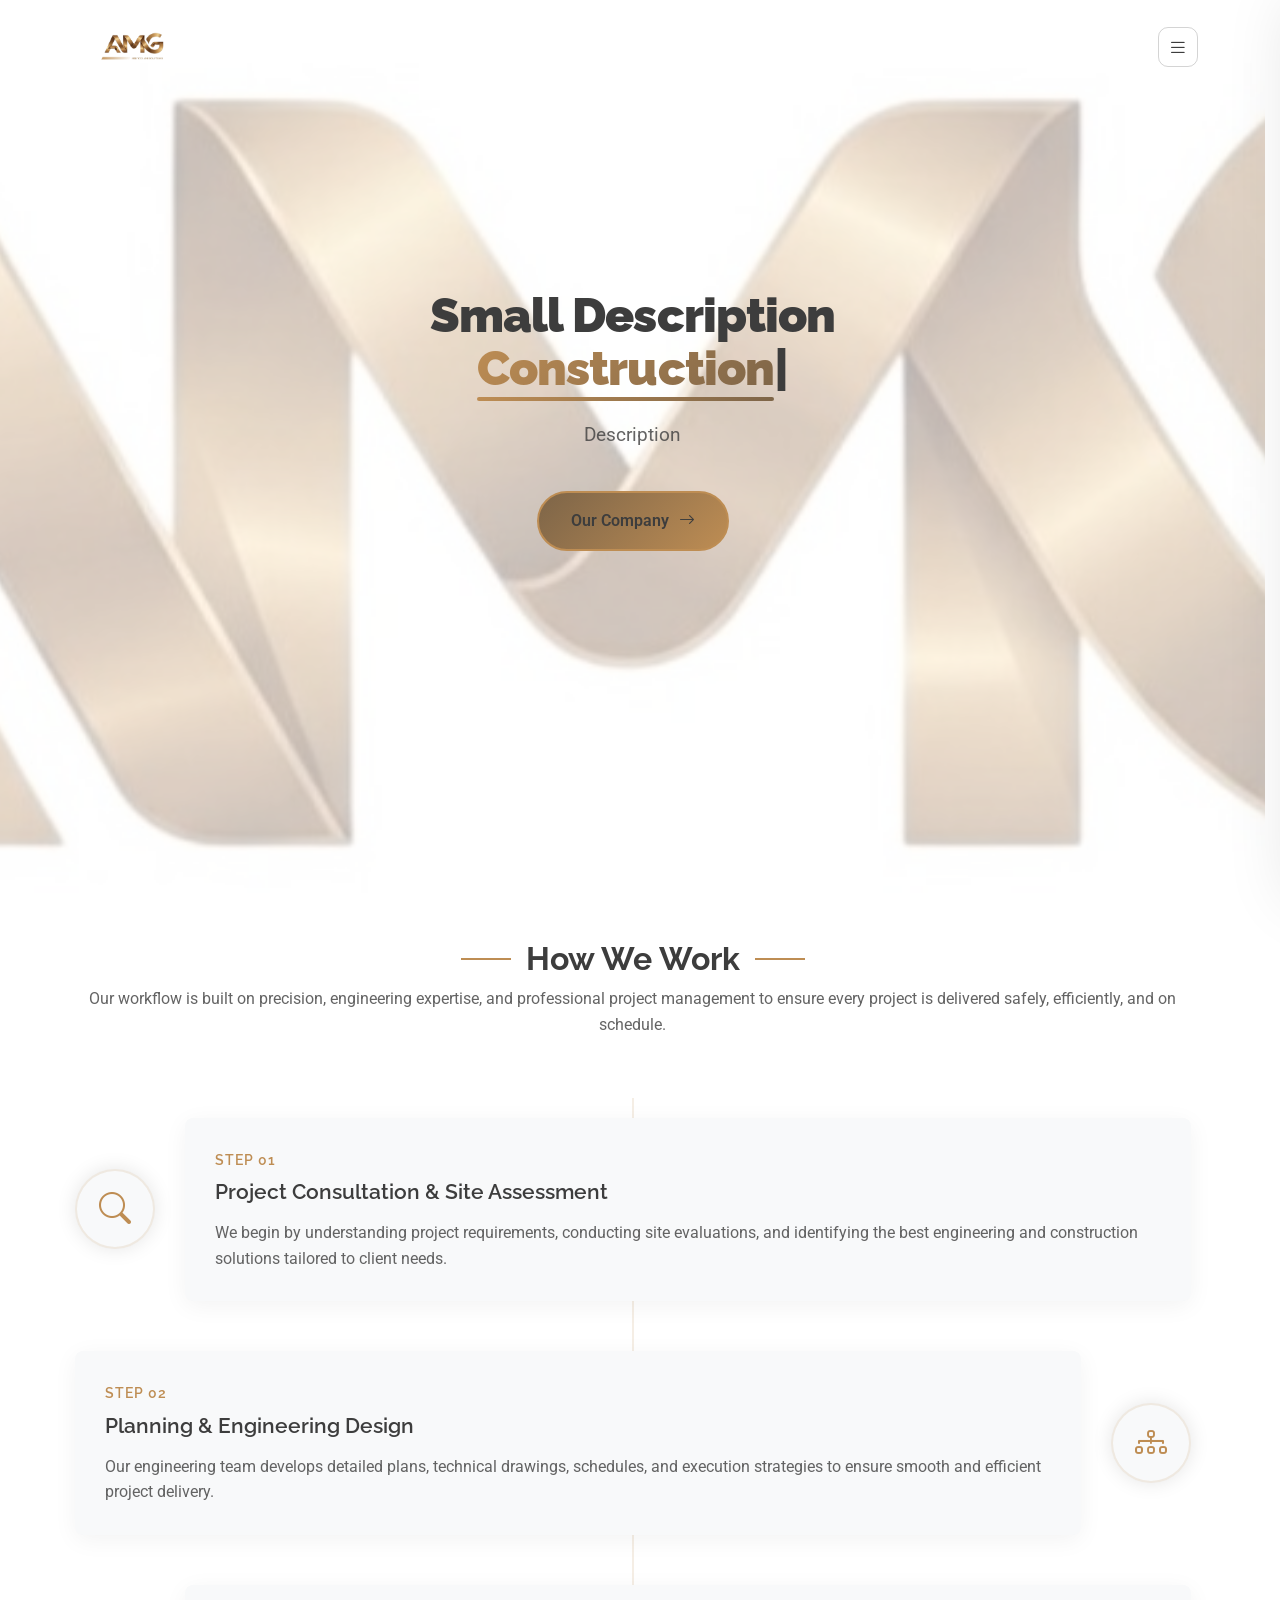
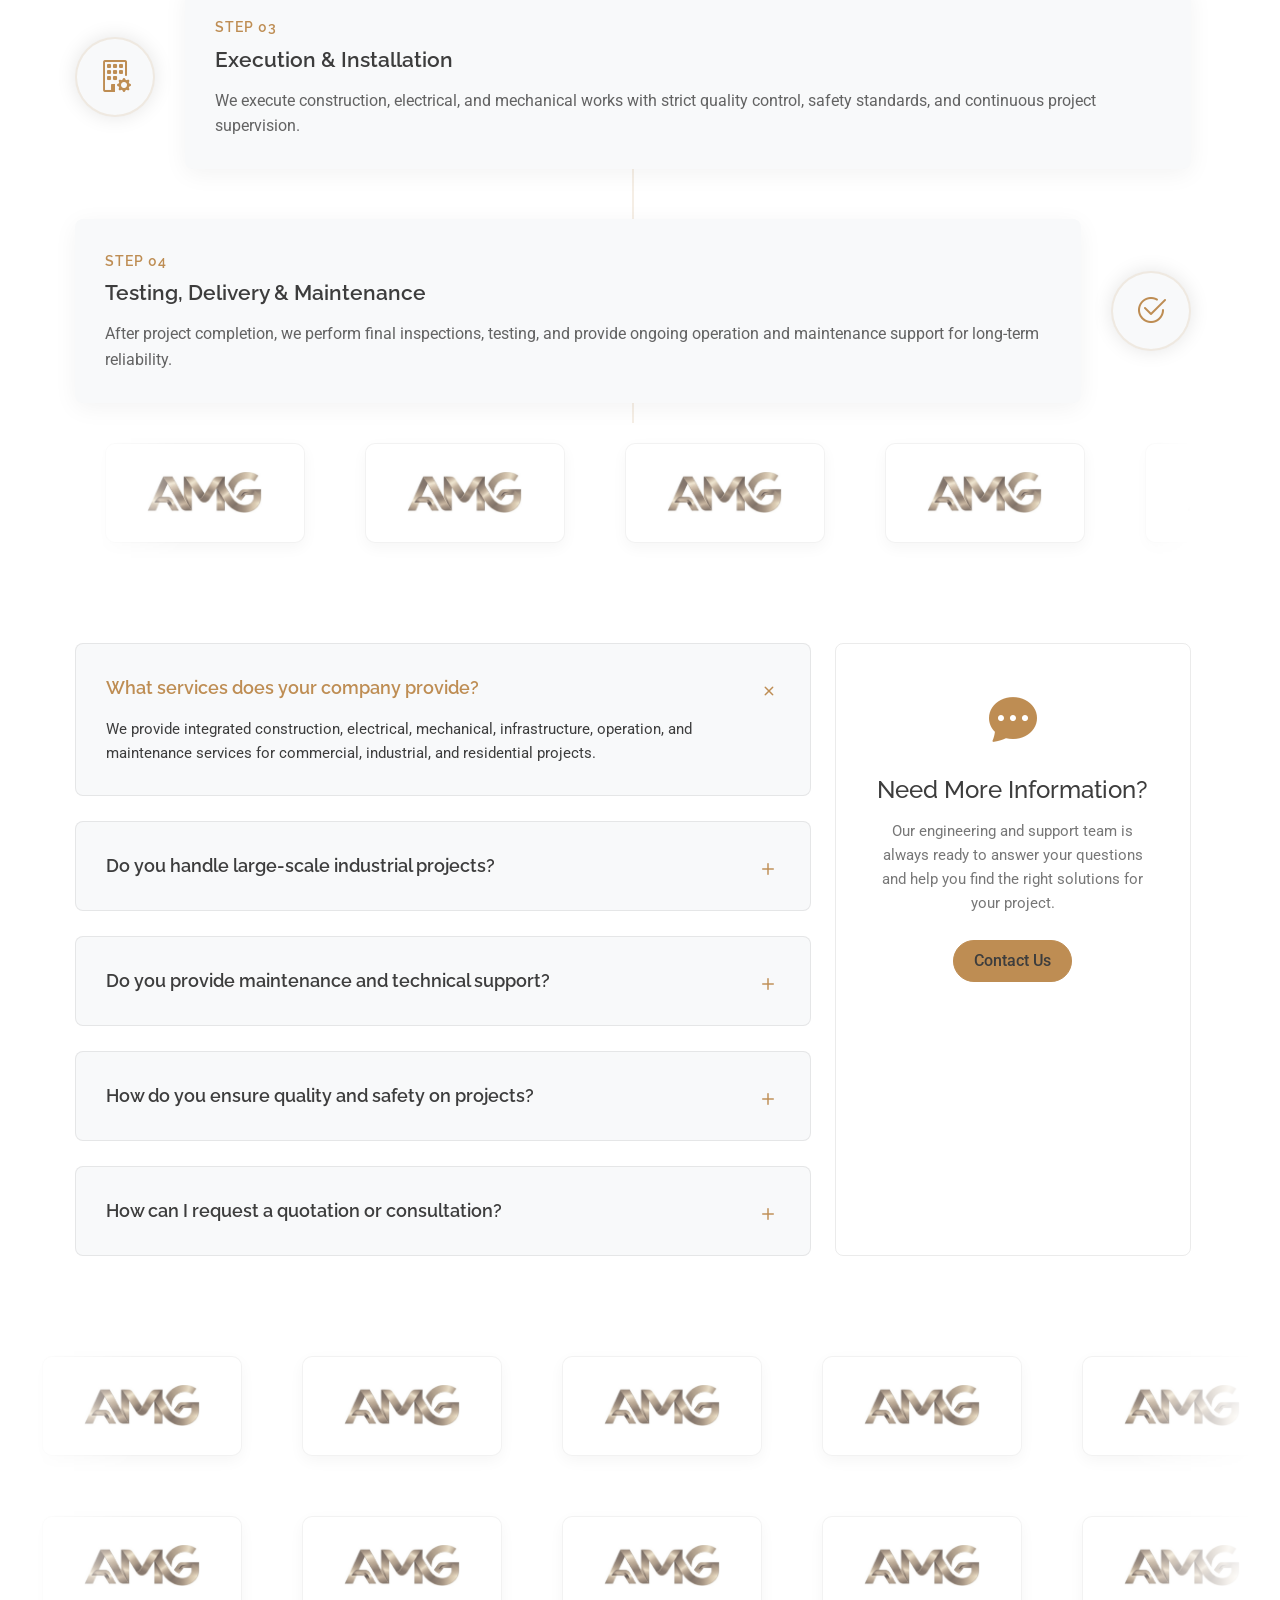
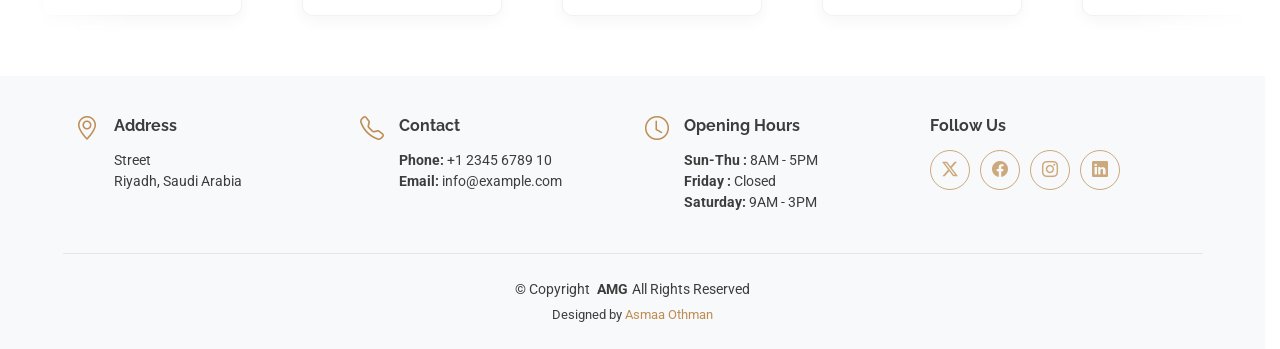
==== commit 75a64cba: "first commit" ====
--- a/index.html
+++ b/index.html
@@ -8,8 +8,8 @@
       <meta name="keywords" content="">
 
       <!-- Favicons -->
-      <link href="assets/img/logo.png" rel="icon">
-      <link href="assets/img/logo.png" rel="apple-touch-icon">
+      <link href="assets/img/icon.png" rel="icon">
+      <link href="assets/img/icon.png" rel="apple-touch-icon">
 
       <!-- Fonts -->
       <link href="https://fonts.googleapis.com" rel="preconnect">
--- a/assets/css/main.css
+++ b/assets/css/main.css
@@ -6,36 +6,36 @@
 }
 
 :root {
-  --background-color: #fef9f2;      
-  --default-color: #4a3420;        
-  --heading-color: #2c1f0e;       
-  --accent-color: #c6965a;          
-  --surface-color: #fefcf8;        
+  --background-color: #ffffff;
+  --default-color: #3d3d3d;
+  --heading-color: #3d3d3d;
+  --accent-color: #be8d53;
+  --surface-color: #f8f9fa;
   --contrast-color: #ffffff;
 
-  --nav-color: #4a3420;
-  --nav-hover-color: #a87840;
-  --nav-mobile-background-color: #fef9f2;
-  --nav-dropdown-background-color: #fefcf8;
-  --nav-dropdown-color: #4a3420;
-  --nav-dropdown-hover-color: #a87840;
+  --nav-color: #3d3d3d;
+  --nav-hover-color: #8a6334;
+  --nav-mobile-background-color: #ffffff;
+  --nav-dropdown-background-color: #f8f9fa;
+  --nav-dropdown-color: #3d3d3d;
+  --nav-dropdown-hover-color: #8a6334;
 }
 
 .light-background {
-  --background-color: #fdf4e8;    
-  --surface-color: #fefcf8;
+  --background-color: #fcfcfc;
+  --surface-color: #f8f9fa;
 }
 .dark-background {
-  --background-color: #1a1612;  
-  --default-color: #e8d9c0;     
-  --heading-color: #f5ece0;      
-  --surface-color: #2e2720;      
-  --contrast-color: #1a1612;     
+  --background-color: #1a1a1a;
+  --default-color: #e8d9c0;
+  --heading-color: #f5ece0;
+  --surface-color: #3d3d3d;
+  --contrast-color: #1a1a1a;
   --nav-color: #e8d9c0;
-  --nav-mobile-background-color: #231e18;
-  --nav-dropdown-background-color: #231e18;
+  --nav-mobile-background-color: #242424;
+  --nav-dropdown-background-color: #242424;
   --nav-dropdown-color: #e8d9c0;
-  --accent-color: #d4aa78;       
+  --accent-color: #cca77a;
 }
 /* Smooth scroll */
 :root {
@@ -105,7 +105,7 @@
   content: "";
   position: absolute;
   inset: 0;
-  background: linear-gradient(135deg, color-mix(in srgb, var(--accent-color), #f6c35c 30%) 0%, var(--accent-color) 100%);
+  background: linear-gradient(135deg, color-mix(in srgb, var(--accent-color), #cca77a 30%) 0%, var(--accent-color) 100%);
   opacity: 0;
   transition: opacity 0.3s ease;
 }
@@ -210,9 +210,9 @@
 }
 
 .header .logo img {
-    max-height: 70px; 
-    width: auto;      
-    margin-right: 8px; 
+    max-height: 70px;
+    width: auto;
+    margin-right: 8px;
     display: block;
     transition: max-height 0.4s ease, transform 0.3s ease;
 }
@@ -254,7 +254,7 @@
   position: absolute;
   inset: 0;
   background: transparent;
-  backdrop-filter: blur(8px); 
+  backdrop-filter: blur(8px);
   -webkit-backdrop-filter: blur(8px);
   z-index: -1;
   pointer-events: none;
@@ -938,7 +938,7 @@
 }
 
 .hero .hero-title .typed {
-  background: linear-gradient(135deg, var(--accent-color) 0%, color-mix(in srgb, var(--accent-color), #3a2f17 50%) 100%);
+  background: linear-gradient(135deg, var(--accent-color) 0%, color-mix(in srgb, var(--accent-color), #3d3d3d 50%) 100%);
   -webkit-background-clip: text;
   -webkit-text-fill-color: transparent;
   background-clip: text;
@@ -952,7 +952,7 @@
   left: 0;
   width: 100%;
   height: 4px;
-  background: linear-gradient(135deg, var(--accent-color) 0%, color-mix(in srgb, var(--accent-color), #3a2f17 50%) 100%);
+  background: linear-gradient(135deg, var(--accent-color) 0%, color-mix(in srgb, var(--accent-color), #3d3d3d 50%) 100%);
   border-radius: 2px;
 }
 
@@ -997,7 +997,7 @@
   content: "";
   position: absolute;
   inset: 0;
-  background: linear-gradient(135deg, color-mix(in srgb, var(--accent-color), #3a2f17 30%) 0%, var(--accent-color) 100%);
+  background: linear-gradient(135deg, color-mix(in srgb, var(--accent-color), #3d3d3d 30%) 0%, var(--accent-color) 100%);
   opacity: 0;
   transition: opacity 0.3s ease;
 }
@@ -1229,7 +1229,7 @@
 }
 
 .hero-style-2 .hero-style-2-title .typed {
-  background: linear-gradient(135deg, var(--accent-color) 0%, color-mix(in srgb, var(--accent-color), #3a2f17 50%) 100%);
+  background: linear-gradient(135deg, var(--accent-color) 0%, color-mix(in srgb, var(--accent-color), #3d3d3d 50%) 100%);
   -webkit-background-clip: text;
   -webkit-text-fill-color: transparent;
   background-clip: text;
@@ -1243,7 +1243,7 @@
   left: 0;
   width: 100%;
   height: 4px;
-  background: linear-gradient(135deg, var(--accent-color) 0%, color-mix(in srgb, var(--accent-color), #3a2f17 50%) 100%);
+  background: linear-gradient(135deg, var(--accent-color) 0%, color-mix(in srgb, var(--accent-color), #3d3d3d 50%) 100%);
   border-radius: 2px;
 }
 
@@ -1279,7 +1279,7 @@
 }
 
 .hero-style-2 .hero-style-2-actions .action-btn.primary {
-  background: linear-gradient(135deg, color-mix(in srgb, var(--accent-color), #3a2f17 50%) 0%, var(--accent-color) 100%);
+  background: linear-gradient(135deg, color-mix(in srgb, var(--accent-color), #3d3d3d 50%) 0%, var(--accent-color) 100%);
   color: var(--default-color);
   border: 2px solid var(--accent-color);
 }
@@ -1288,7 +1288,7 @@
   content: "";
   position: absolute;
   inset: 0;
-  background: linear-gradient(135deg, color-mix(in srgb, var(--accent-color), #3a2f17 30%) 0%, var(--accent-color) 100%);
+  background: linear-gradient(135deg, color-mix(in srgb, var(--accent-color), #3d3d3d 30%) 0%, var(--accent-color) 100%);
   opacity: 0;
   transition: opacity 0.3s ease;
 }
@@ -1474,8 +1474,8 @@
 .features .intro-image {
   position: relative;
   z-index: 1;
-  overflow: visible; 
-  transform: translateZ(0); 
+  overflow: visible;
+  transform: translateZ(0);
 }
 
 .features .intro-image img {
@@ -1503,7 +1503,7 @@
     color-mix(in srgb, var(--accent-color), transparent 40%)
   );
   border-radius: 50%;
-  z-index: 0; 
+  z-index: 0;
   opacity: 0.7;
   pointer-events: none;
   will-change: transform, opacity;
@@ -1522,7 +1522,7 @@
     color-mix(in srgb, var(--accent-color), transparent 40%)
   );
   border-radius: 20px;
-  z-index: 0; 
+  z-index: 0;
   opacity: 0.5;
   pointer-events: none;
   will-change: transform, opacity;
@@ -3672,7 +3672,7 @@
 }
 
 .style-details .style-sidebar .contact-card {
-  background: linear-gradient(135deg, var(--surface-color), color-mix(in srgb, var(--surface-color), #cc8e3d 20%));
+  background: linear-gradient(135deg, var(--surface-color), color-mix(in srgb, var(--surface-color), #8a6334 20%));
   padding: 30px;
   border-radius: 10px;
   color: var(--default-color);
@@ -3872,7 +3872,7 @@
   max-width: 80%;
   max-height: 60%;
   filter: grayscale(50%);
-  opacity: 0.7; 
+  opacity: 0.7;
   transition: all 0.3s ease;
 }
 
@@ -3953,9 +3953,9 @@
 }
 
 /* --- High-End Tabs Design --- */
-.custom-tabs { 
-  gap: 15px; 
-  border: none !important; 
+.custom-tabs {
+  gap: 15px;
+  border: none !important;
 }
 
 .custom-tabs .nav-link {
@@ -3976,7 +3976,7 @@
 }
 
 .custom-tabs .nav-link.active {
-  background-color: var(--accent-color) !important; /* Uses your #c6965a */
+  background-color: var(--accent-color) !important; /* Uses your #be8d53 */
   color: var(--contrast-color) !important; /* Uses your #ffffff */
   border-color: var(--accent-color) !important;
   box-shadow: 0 10px 20px color-mix(in srgb, var(--accent-color), transparent 75%);
@@ -4026,7 +4026,7 @@
 
 /* Persist white in dark mode */
 .dark-background .logos-slide {
-  background-color: #f9f5ef !important; 
+  background-color: #f9f5ef !important;
   box-shadow: 0 8px 25px rgba(0, 0, 0, 0.4);
 }
 
@@ -4034,7 +4034,7 @@
   max-width: 80%;
   max-height: 60%;
   filter: grayscale(50%);
-  opacity: 0.6; 
+  opacity: 0.6;
   transition: all 0.4s ease;
 }
 
@@ -4047,44 +4047,44 @@
  .logos-slide:hover img {
   filter: none;
   opacity: 1;
-} 
+}
 
 /* --- Slider & Track Logic --- */
-.logos-wrapper { 
-  padding: 20px 0; 
-  min-height: 150px; 
-  display: flex; 
-  justify-content: center; 
-  align-items: center; 
-}
-
-.logos-slider { 
-  width: 100%; 
-  overflow: hidden; 
-  position: relative; 
-  mask-image: linear-gradient(to right, transparent, black 10%, black 90%, transparent); 
-}
-
-.logos-track { 
-  display: flex; 
-  width: max-content; 
-  flex-wrap: nowrap; 
+.logos-wrapper {
+  padding: 20px 0;
+  min-height: 150px;
+  display: flex;
+  justify-content: center;
+  align-items: center;
+}
+
+.logos-slider {
+  width: 100%;
+  overflow: hidden;
+  position: relative;
+  mask-image: linear-gradient(to right, transparent, black 10%, black 90%, transparent);
+}
+
+.logos-track {
+  display: flex;
+  width: max-content;
+  flex-wrap: nowrap;
 }
 
 /* Static centered display for few logos */
-.static-display { 
-  flex-wrap: wrap; 
-  gap: 25px; 
-  justify-content: center; 
+.static-display {
+  flex-wrap: wrap;
+  gap: 25px;
+  justify-content: center;
 }
 
 /* --- THE FIX: Infinite Seamless Animation --- */
-.scroll-left { 
-  animation: seamless-scroll 35s linear infinite; 
-}
-
-.logos-track:hover { 
-  animation-play-state: paused; 
+.scroll-left {
+  animation: seamless-scroll 35s linear infinite;
+}
+
+.logos-track:hover {
+  animation-play-state: paused;
 }
 
 @keyframes seamless-scroll {
@@ -4103,11 +4103,11 @@
   margin: 0 auto;
 }
 
-.not-found-icon { 
-  font-size: 3rem; 
-  color: var(--accent-color); 
-  margin-bottom: 15px; 
-  opacity: 0.7; 
+.not-found-icon {
+  font-size: 3rem;
+  color: var(--accent-color);
+  margin-bottom: 15px;
+  opacity: 0.7;
 }
 
 .not-found-container h3 {
@@ -4759,4 +4759,4 @@
     grid-template-columns: repeat(4, 1fr);
     gap: 50px;
   }
-}
+}
--- a/assets/css/navbar-enhancements.css
+++ b/assets/css/navbar-enhancements.css
@@ -11,7 +11,7 @@
   --sb-label-color: #9a9a9a;
   --sb-close-bg: #f2f2f2;
   --sb-close-color: #555555;
-  --sb-link-color: #2d2d2d;
+  --sb-link-color: #3d3d3d;
   --sb-link-hover-bg: color-mix(in srgb, var(--accent-color), transparent 90%);
   --sb-link-active-bg: color-mix(in srgb, var(--accent-color), transparent 84%);
   --sb-link-icon-color: #999999;
@@ -24,17 +24,17 @@
   --sb-bg: #1a1a1a;
   --sb-border: rgba(255, 255, 255, 0.07);
   --sb-shadow: -12px 0 60px rgba(0, 0, 0, 0.55), -2px 0 8px rgba(0, 0, 0, 0.30);
-  --sb-header-bg: #141414;
+  --sb-header-bg: #242424;
   --sb-header-border: rgba(255, 255, 255, 0.06);
-  --sb-label-color: #5a5a5a;
+  --sb-label-color: #4d4d4d;
   --sb-close-bg: rgba(255, 255, 255, 0.08);
   --sb-close-color: #cccccc;
-  --sb-link-color: #b2a18b;
+  --sb-link-color: #d6b895;
   --sb-link-hover-bg: color-mix(in srgb, var(--accent-color), transparent 85%);
   --sb-link-active-bg: color-mix(in srgb, var(--accent-color), transparent 78%);
-  --sb-link-icon-color: #606060;
+  --sb-link-icon-color: #5d5d5d;
   --sb-divider: rgba(255, 255, 255, 0.06);
-  --sb-footer-bg: #141414;
+  --sb-footer-bg: #242424;
   --sb-overlay-bg: rgba(0, 0, 0, 0.65);
 }
 
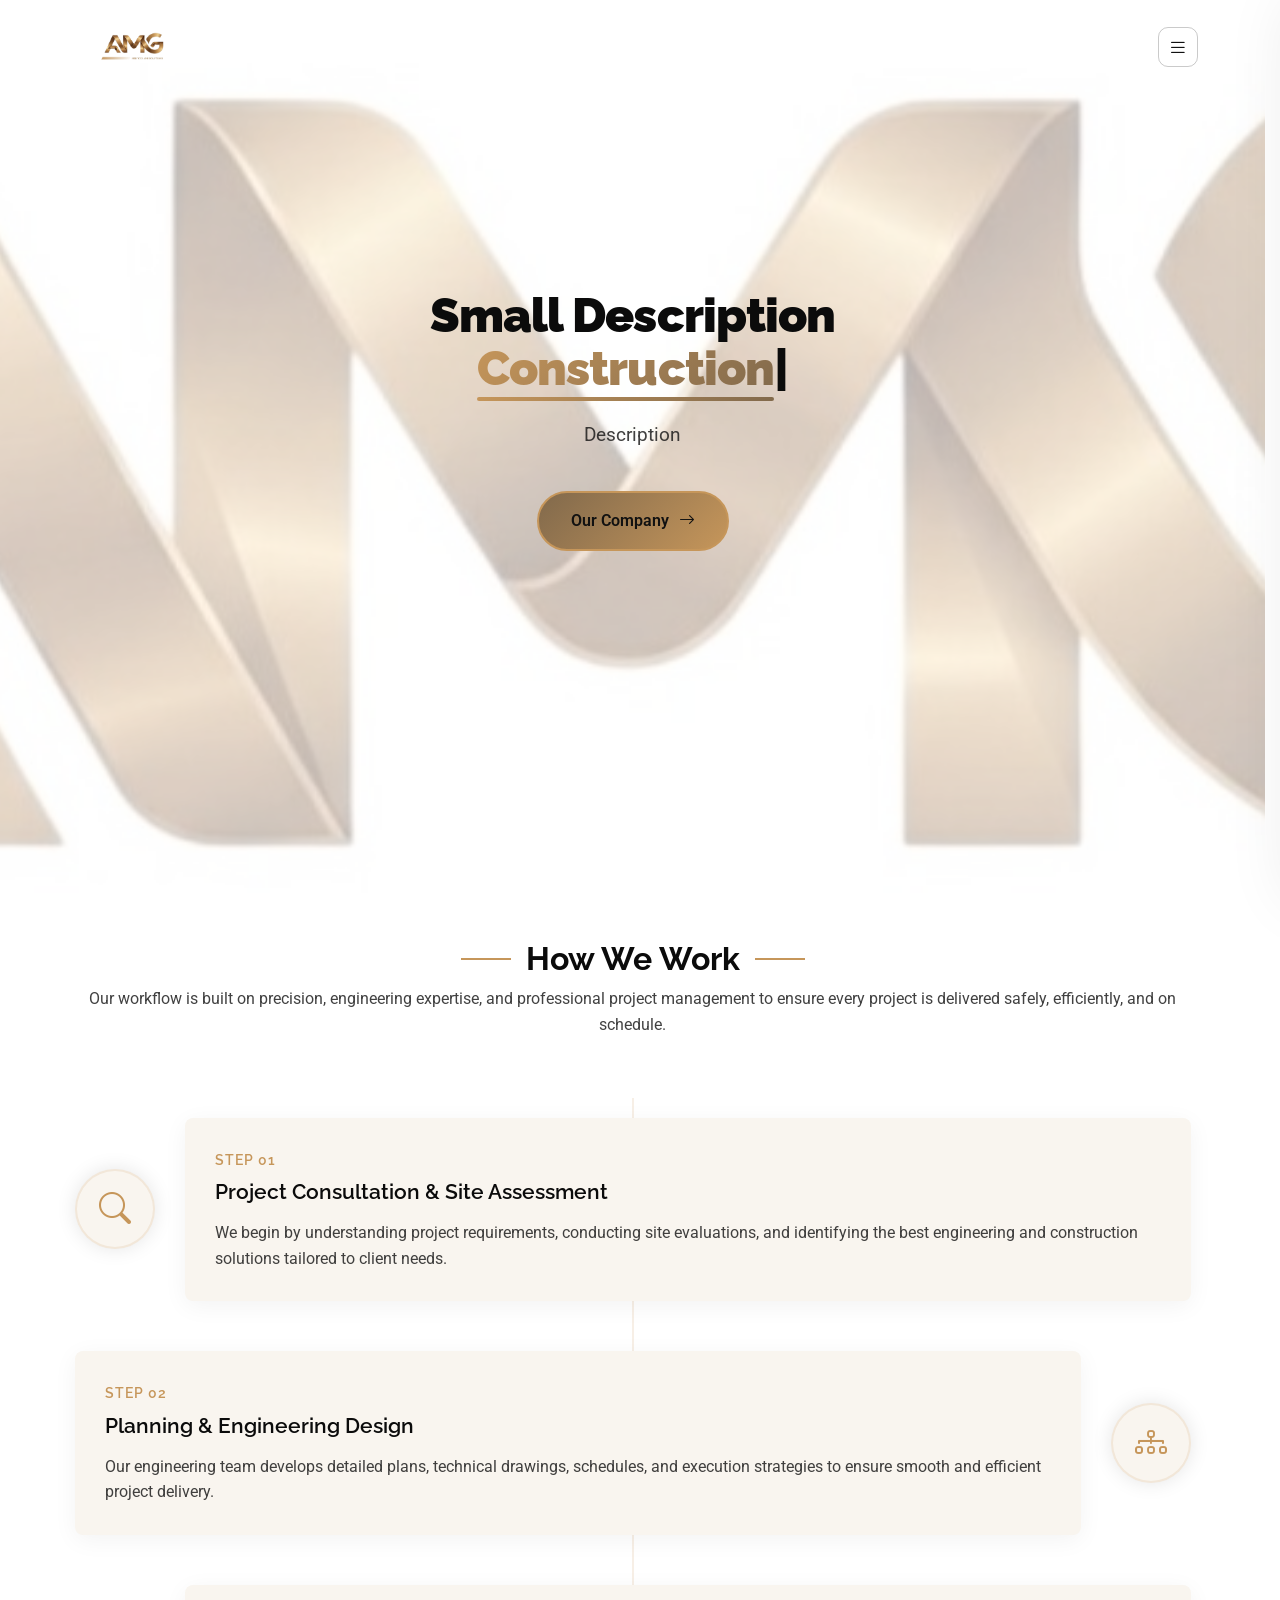
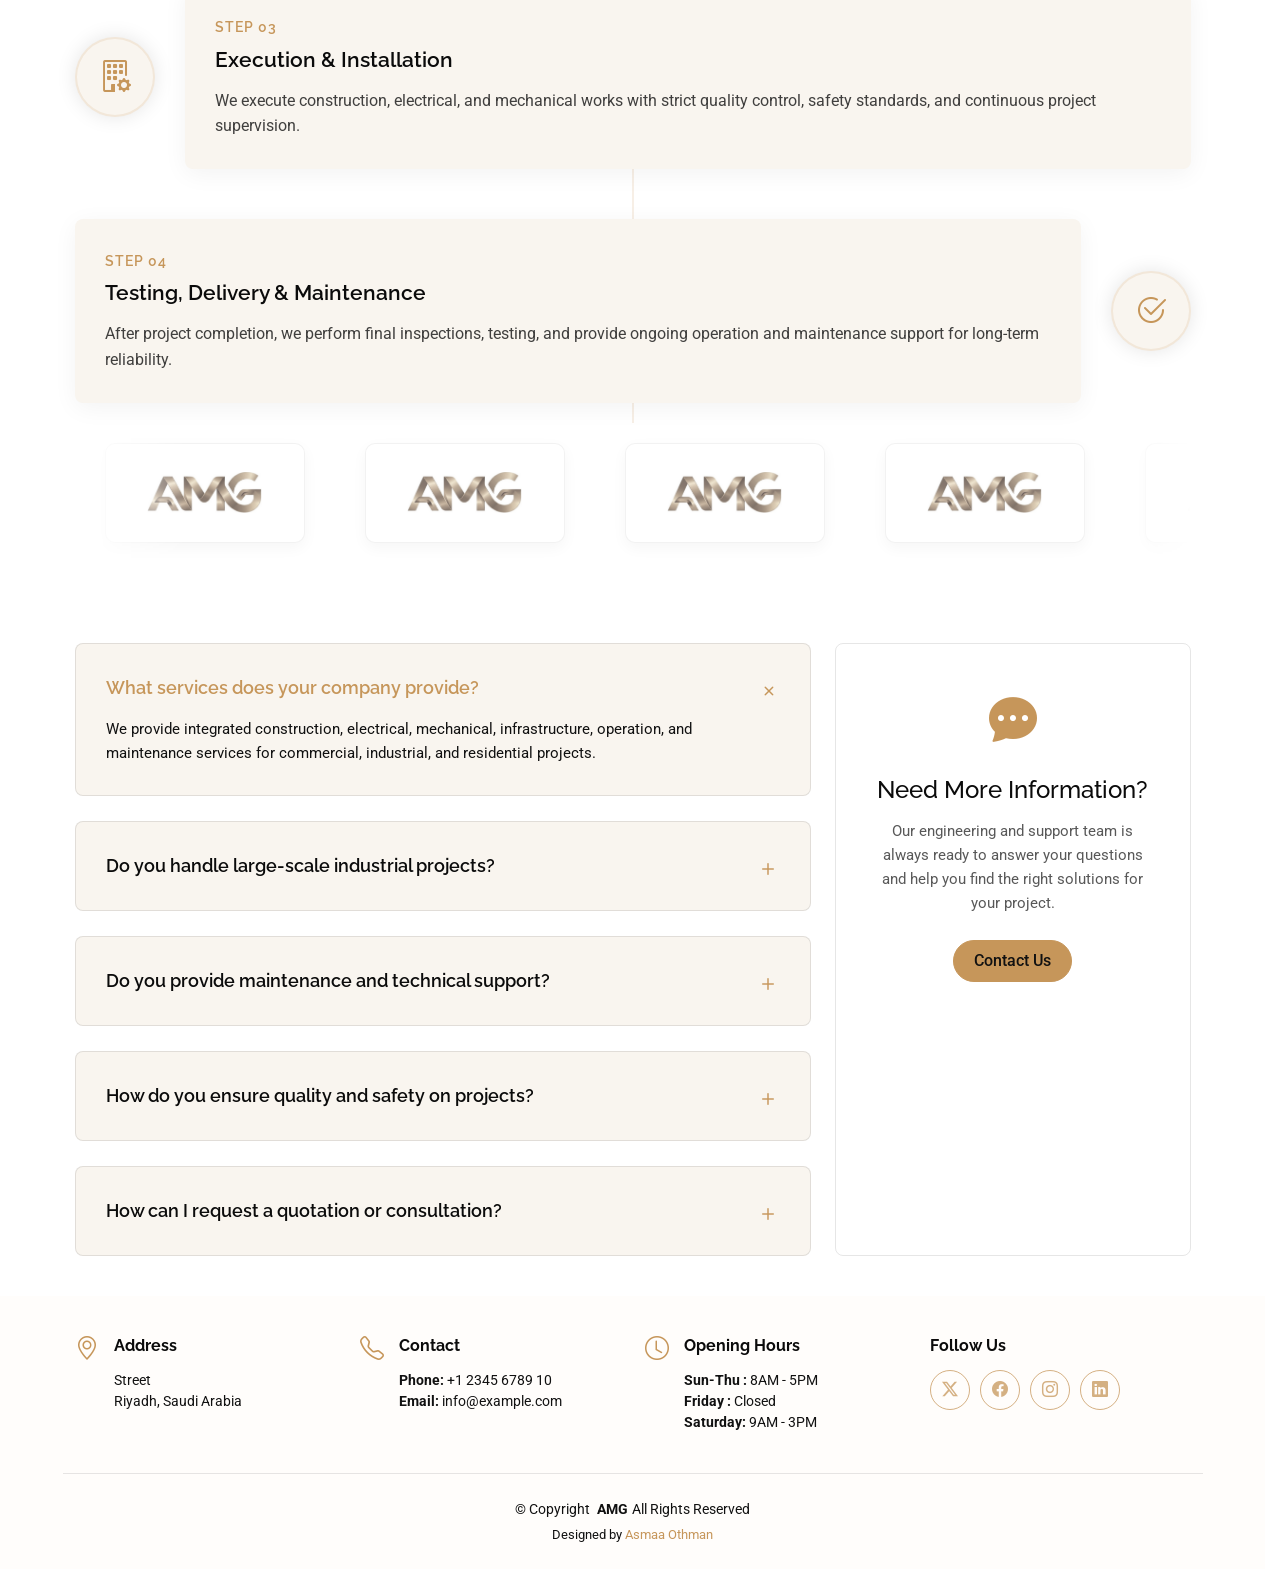
==== commit 9263f1cf: "second commit" ====
--- a/index.html
+++ b/index.html
@@ -72,7 +72,6 @@
               <li><a href="index.html"><i class="bi bi-house-door"></i>Home</a></li>
               <li><a href="company.html"><i class="bi bi-buildings"></i>Our Company</a></li>
               <li><a href="feature.html"><i class="bi bi-stars"></i>Our Feature</a></li>
-              <li><a href="style-1.html"><i class="bi bi-palette"></i>Other Style Design</a></li>
               <li><a href="service.html"><i class="bi bi-briefcase"></i>Our Service</a></li>
               <li><a href="404.html"><i class="bi bi-slash-circle"></i>404 Error</a></li>
               <li><a href="contact.html"><i class="bi bi-envelope"></i>Contact Us</a></li>
@@ -476,186 +475,6 @@
 
       </main>
       
-      <!-- Logos Section -->
-      <section id="logos" class="logos section">
-        <div class="container-fluid" data-aos="fade-up" data-aos-delay="100">
-          <div class="logos-slider">
-            <div class="logos-track track-1" data-aos="fade-right" data-aos-delay="200">
-              <div class="logos-slide">
-                <a href="company-details.html" target="_blank" rel="noopener noreferrer">
-                  <img src="assets/img/logos/logos-1.jpeg" class="img-fluid" alt="logo 1">
-                </a>
-              </div>
-              <div class="logos-slide">
-                <a href="company-details.html" target="_blank" rel="noopener noreferrer">
-                  <img src="assets/img/logos/logos-1.jpeg" class="img-fluid" alt="logo 2">
-                </a>
-              </div>
-              <div class="logos-slide">
-                <a href="company-details.html" target="_blank" rel="noopener noreferrer">
-                  <img src="assets/img/logos/logos-1.jpeg" class="img-fluid" alt="logo 3">
-                </a>
-              </div>
-              <div class="logos-slide">
-                <a href="company-details.html" target="_blank" rel="noopener noreferrer">
-                  <img src="assets/img/logos/logos-1.jpeg" class="img-fluid" alt="logo 4">
-                </a>
-              </div>
-              <div class="logos-slide">
-                <a href="company-details.html" target="_blank" rel="noopener noreferrer">
-                  <img src="assets/img/logos/logos-1.jpeg" class="img-fluid" alt="logo 5">
-                </a>
-              </div>
-              <div class="logos-slide">
-                <a href="company-details.html" target="_blank" rel="noopener noreferrer">
-                  <img src="assets/img/logos/logos-1.jpeg" class="img-fluid" alt="logo 6">
-                </a>
-              </div>
-              <div class="logos-slide">
-                <a href="company-details.html" target="_blank" rel="noopener noreferrer">
-                  <img src="assets/img/logos/logos-1.jpeg" class="img-fluid" alt="logo 7">
-                </a>
-              </div>
-              <div class="logos-slide">
-                <a href="company-details.html" target="_blank" rel="noopener noreferrer">
-                  <img src="assets/img/logos/logos-1.jpeg" class="img-fluid" alt="logo 8">
-                </a>
-              </div>
-
-              <!-- Duplicate for seamless looping -->
-              <div class="logos-slide">
-                <a href="company-details.html" target="_blank" rel="noopener noreferrer">
-                  <img src="assets/img/logos/logos-1.jpeg" class="img-fluid" alt="logo 1">
-                </a>
-              </div>
-              <div class="logos-slide">
-                <a href="company-details.html" target="_blank" rel="noopener noreferrer">
-                  <img src="assets/img/logos/logos-1.jpeg" class="img-fluid" alt="logo 2">
-                </a>
-              </div>
-              <div class="logos-slide">
-                <a href="company-details.html" target="_blank" rel="noopener noreferrer">
-                  <img src="assets/img/logos/logos-1.jpeg" class="img-fluid" alt="logo 3">
-                </a>
-              </div>
-              <div class="logos-slide">
-                <a href="company-details.html" target="_blank" rel="noopener noreferrer">
-                  <img src="assets/img/logos/logos-1.jpeg" class="img-fluid" alt="logo 4">
-                </a>
-              </div>
-              <div class="logos-slide">
-                <a href="company-details.html" target="_blank" rel="noopener noreferrer">
-                  <img src="assets/img/logos/logos-1.jpeg" class="img-fluid" alt="logo 5">
-                </a>
-              </div>
-              <div class="logos-slide">
-                <a href="company-details.html" target="_blank" rel="noopener noreferrer">
-                  <img src="assets/img/logos/logos-1.jpeg" class="img-fluid" alt="logo 6">
-                </a>
-              </div>
-              <div class="logos-slide">
-                <a href="company-details.html" target="_blank" rel="noopener noreferrer">
-                  <img src="assets/img/logos/logos-1.jpeg" class="img-fluid" alt="logo 7">
-                </a>
-              </div>
-              <div class="logos-slide">
-                <a href="company-details.html" target="_blank" rel="noopener noreferrer">
-                  <img src="assets/img/logos/logos-1.jpeg" class="img-fluid" alt="logo 8">
-                </a>
-              </div>
-            </div>
-          </div>
-
-          <div class="logos-slider">
-            <div class="logos-track track-2" data-aos="fade-left" data-aos-delay="300">
-              <div class="logos-slide">
-                <a href="company-details.html" target="_blank" rel="noopener noreferrer">
-                  <img src="assets/img/logos/logos-1.jpeg" class="img-fluid" alt="logo 8">
-                </a>
-              </div>
-              <div class="logos-slide">
-                <a href="company-details.html" target="_blank" rel="noopener noreferrer">
-                  <img src="assets/img/logos/logos-1.jpeg" class="img-fluid" alt="logo 7">
-                </a>
-              </div>
-              <div class="logos-slide">
-                <a href="company-details.html" target="_blank" rel="noopener noreferrer">
-                  <img src="assets/img/logos/logos-1.jpeg" class="img-fluid" alt="logo 6">
-                </a>
-              </div>
-              <div class="logos-slide">
-                <a href="company-details.html" target="_blank" rel="noopener noreferrer">
-                  <img src="assets/img/logos/logos-1.jpeg" class="img-fluid" alt="logo 5">
-                </a>
-              </div>
-              <div class="logos-slide">
-                <a href="company-details.html" target="_blank" rel="noopener noreferrer">
-                  <img src="assets/img/logos/logos-1.jpeg" class="img-fluid" alt="logo 4">
-                </a>
-              </div>
-              <div class="logos-slide">
-                <a href="company-details.html" target="_blank" rel="noopener noreferrer">
-                  <img src="assets/img/logos/logos-1.jpeg" class="img-fluid" alt="logo 3">
-                </a>
-              </div>
-              <div class="logos-slide">
-                <a href="company-details.html" target="_blank" rel="noopener noreferrer">
-                  <img src="assets/img/logos/logos-1.jpeg" class="img-fluid" alt="logo 2">
-                </a>
-              </div>
-              <div class="logos-slide">
-                <a href="company-details.html" target="_blank" rel="noopener noreferrer">
-                  <img src="assets/img/logos/logos-1.jpeg" class="img-fluid" alt="logo 1">
-                </a>
-              </div>
-
-              <!-- Duplicate for seamless looping -->
-              <div class="logos-slide">
-                <a href="company-details.html" target="_blank" rel="noopener noreferrer">
-                  <img src="assets/img/logos/logos-1.jpeg" class="img-fluid" alt="logo 8">
-                </a>
-              </div>
-              <div class="logos-slide">
-                <a href="company-details.html" target="_blank" rel="noopener noreferrer">
-                  <img src="assets/img/logos/logos-1.jpeg" class="img-fluid" alt="logo 7">
-                </a>
-              </div>
-              <div class="logos-slide">
-                <a href="company-details.html" target="_blank" rel="noopener noreferrer">
-                  <img src="assets/img/logos/logos-1.jpeg" class="img-fluid" alt="logo 6">
-                </a>
-              </div>
-              <div class="logos-slide">
-                <a href="company-details.html" target="_blank" rel="noopener noreferrer">
-                  <img src="assets/img/logos/logos-1.jpeg" class="img-fluid" alt="logo 5">
-                </a>
-              </div>
-              <div class="logos-slide">
-                <a href="company-details.html" target="_blank" rel="noopener noreferrer">
-                  <img src="assets/img/logos/logos-1.jpeg" class="img-fluid" alt="logo 4">
-                </a>
-              </div>
-              <div class="logos-slide">
-                <a href="company-details.html" target="_blank" rel="noopener noreferrer">
-                  <img src="assets/img/logos/logos-1.jpeg" class="img-fluid" alt="logo 3">
-                </a>
-              </div>
-              <div class="logos-slide">
-                <a href="company-details.html" target="_blank" rel="noopener noreferrer">
-                  <img src="assets/img/logos/logos-1.jpeg" class="img-fluid" alt="logo 2">
-                </a>
-              </div>
-              <div class="logos-slide">
-                <a href="company-details.html" target="_blank" rel="noopener noreferrer">
-                  <img src="assets/img/logos/logos-1.jpeg" class="img-fluid" alt="logo 1">
-                </a>
-              </div>
-            </div>
-          </div>
-
-        </div>
-      </section><!-- /Logos Section -->
-
       <!-- Footer Section -->
       <footer id="footer" class="footer-style-2  light-background">
           <div class="container">
--- a/assets/css/main.css
+++ b/assets/css/main.css
@@ -5,37 +5,57 @@
   --nav-font: "Raleway",  sans-serif;
 }
 
-:root {
-  --background-color: #ffffff;
-  --default-color: #3d3d3d;
-  --heading-color: #3d3d3d;
-  --accent-color: #be8d53;
-  --surface-color: #f8f9fa;
+:root { 
+  /* ══ LIGHT MODE: White + Gold ══ */
+  --background-color: #ffffff; 
+  --default-color: #111111; 
+  --heading-color: #0b0b0b; 
+  --accent-color: #c6965a;
+  --surface-color: #f9f5ef; 
   --contrast-color: #ffffff;
 
-  --nav-color: #3d3d3d;
-  --nav-hover-color: #8a6334;
-  --nav-mobile-background-color: #ffffff;
-  --nav-dropdown-background-color: #f8f9fa;
-  --nav-dropdown-color: #3d3d3d;
-  --nav-dropdown-hover-color: #8a6334;
-}
-
+  --nav-color: #111111;  
+  --nav-hover-color: #c6965a; 
+
+  --nav-mobile-background-color: #ffffff; 
+  --nav-dropdown-background-color: #fffdfb; 
+  --nav-dropdown-color: #111111; 
+  --nav-dropdown-hover-color: #c6965a;
+}
+
+/* Soft Gold Section */
 .light-background {
-  --background-color: #fcfcfc;
-  --surface-color: #f8f9fa;
-}
+  --background-color: #c48930;
+  --surface-color: #ffffff;
+}
+
+/* ══ DARK MODE: Soft Charcoal + Gold ══ */
 .dark-background {
-  --background-color: #1a1a1a;
-  --default-color: #e8d9c0;
-  --heading-color: #f5ece0;
-  --surface-color: #3d3d3d;
-  --contrast-color: #1a1a1a;
-  --nav-color: #e8d9c0;
-  --nav-mobile-background-color: #242424;
-  --nav-dropdown-background-color: #242424;
-  --nav-dropdown-color: #e8d9c0;
-  --accent-color: #cca77a;
+
+  /* Main backgrounds */
+  --background-color: #161616;      
+  --surface-color: #222222;          
+
+  /* Text colors */
+  --default-color: #ddd3c3;         
+  --heading-color: #f3e6d2;
+
+  /* Accent */
+  --accent-color: #c6965a;
+
+  /* Contrast */
+  --contrast-color: #ffffff;
+
+  /* Navigation */
+  --nav-color: #ddd3c3;
+  --nav-hover-color: #c6965a;
+
+  /* Mobile & dropdown */
+  --nav-mobile-background-color: #1b1b1b;
+  --nav-dropdown-background-color: #252525;
+
+  --nav-dropdown-color: #ddd3c3;
+  --nav-dropdown-hover-color: #c6965a;
 }
 /* Smooth scroll */
 :root {
@@ -4305,7 +4325,7 @@
 
 .error .error-content .search-box {
   display: flex;
-  max-width: 400px;
+  /* max-width: 400px; */
   margin-bottom: 32px;
   border-radius: 50px;
   overflow: hidden;
--- a/assets/css/navbar-enhancements.css
+++ b/assets/css/navbar-enhancements.css
@@ -3,39 +3,83 @@
 ━━━━━━━━━━━━━━━━━━━━━━━━━━━━━━━━━━━━━━━━━━━━━━━━ */
 :root {
   --sb-width: 300px;
+
+  /* Light Mode */
   --sb-bg: #ffffff;
-  --sb-border: rgba(0, 0, 0, 0.07);
-  --sb-shadow: -12px 0 60px rgba(0, 0, 0, 0.10), -2px 0 8px rgba(0, 0, 0, 0.05);
+  --sb-border: rgba(0, 0, 0, 0.06);
+
+  --sb-shadow:
+    -12px 0 60px rgba(0, 0, 0, 0.08),
+    -2px 0 8px rgba(0, 0, 0, 0.04);
+
   --sb-header-bg: #fafafa;
-  --sb-header-border: rgba(0, 0, 0, 0.06);
+  --sb-header-border: rgba(0, 0, 0, 0.05);
+
   --sb-label-color: #9a9a9a;
+
   --sb-close-bg: #f2f2f2;
   --sb-close-color: #555555;
+
   --sb-link-color: #3d3d3d;
-  --sb-link-hover-bg: color-mix(in srgb, var(--accent-color), transparent 90%);
-  --sb-link-active-bg: color-mix(in srgb, var(--accent-color), transparent 84%);
+
+  --sb-link-hover-bg:
+    color-mix(in srgb, var(--accent-color), transparent 90%);
+
+  --sb-link-active-bg:
+    color-mix(in srgb, var(--accent-color), transparent 84%);
+
   --sb-link-icon-color: #999999;
-  --sb-divider: rgba(0, 0, 0, 0.06);
+
+  --sb-divider: rgba(0, 0, 0, 0.05);
+
   --sb-footer-bg: #fafafa;
+
   --sb-overlay-bg: rgba(0, 0, 0, 0.40);
 }
 
+/* ══ DARK MODE: Soft Charcoal ══ */
 .dark-background {
-  --sb-bg: #1a1a1a;
-  --sb-border: rgba(255, 255, 255, 0.07);
-  --sb-shadow: -12px 0 60px rgba(0, 0, 0, 0.55), -2px 0 8px rgba(0, 0, 0, 0.30);
-  --sb-header-bg: #242424;
-  --sb-header-border: rgba(255, 255, 255, 0.06);
-  --sb-label-color: #4d4d4d;
-  --sb-close-bg: rgba(255, 255, 255, 0.08);
-  --sb-close-color: #cccccc;
-  --sb-link-color: #d6b895;
-  --sb-link-hover-bg: color-mix(in srgb, var(--accent-color), transparent 85%);
-  --sb-link-active-bg: color-mix(in srgb, var(--accent-color), transparent 78%);
-  --sb-link-icon-color: #5d5d5d;
-  --sb-divider: rgba(255, 255, 255, 0.06);
-  --sb-footer-bg: #242424;
-  --sb-overlay-bg: rgba(0, 0, 0, 0.65);
+
+  /* Sidebar background */
+  --sb-bg: #202020;
+
+  /* Borders */
+  --sb-border: rgba(255, 255, 255, 0.05);
+
+  /* Softer shadow */
+  --sb-shadow:
+    -12px 0 50px rgba(0, 0, 0, 0.35),
+    -2px 0 8px rgba(0, 0, 0, 0.18);
+
+  /* Header & footer */
+  --sb-header-bg: #292929;
+  --sb-header-border: rgba(255, 255, 255, 0.04);
+
+  --sb-footer-bg: #292929;
+
+  /* Labels */
+  --sb-label-color: #8d857b;
+
+  /* Close button */
+  --sb-close-bg: rgba(255, 255, 255, 0.06);
+  --sb-close-color: #d8d0c5;
+
+  /* Links */
+  --sb-link-color: #e3d5c2;
+
+  --sb-link-hover-bg:
+    color-mix(in srgb, var(--accent-color), transparent 88%);
+
+  --sb-link-active-bg:
+    color-mix(in srgb, var(--accent-color), transparent 80%);
+
+  --sb-link-icon-color: #8b8378;
+
+  /* Divider */
+  --sb-divider: rgba(255, 255, 255, 0.05);
+
+  /* Overlay */
+  --sb-overlay-bg: rgba(0, 0, 0, 0.55);
 }
 
 /* ━━━━━━━━━━━━━━━━━━━━━━━━━━━━━━━━━━━━━━━━━━━━━━━━
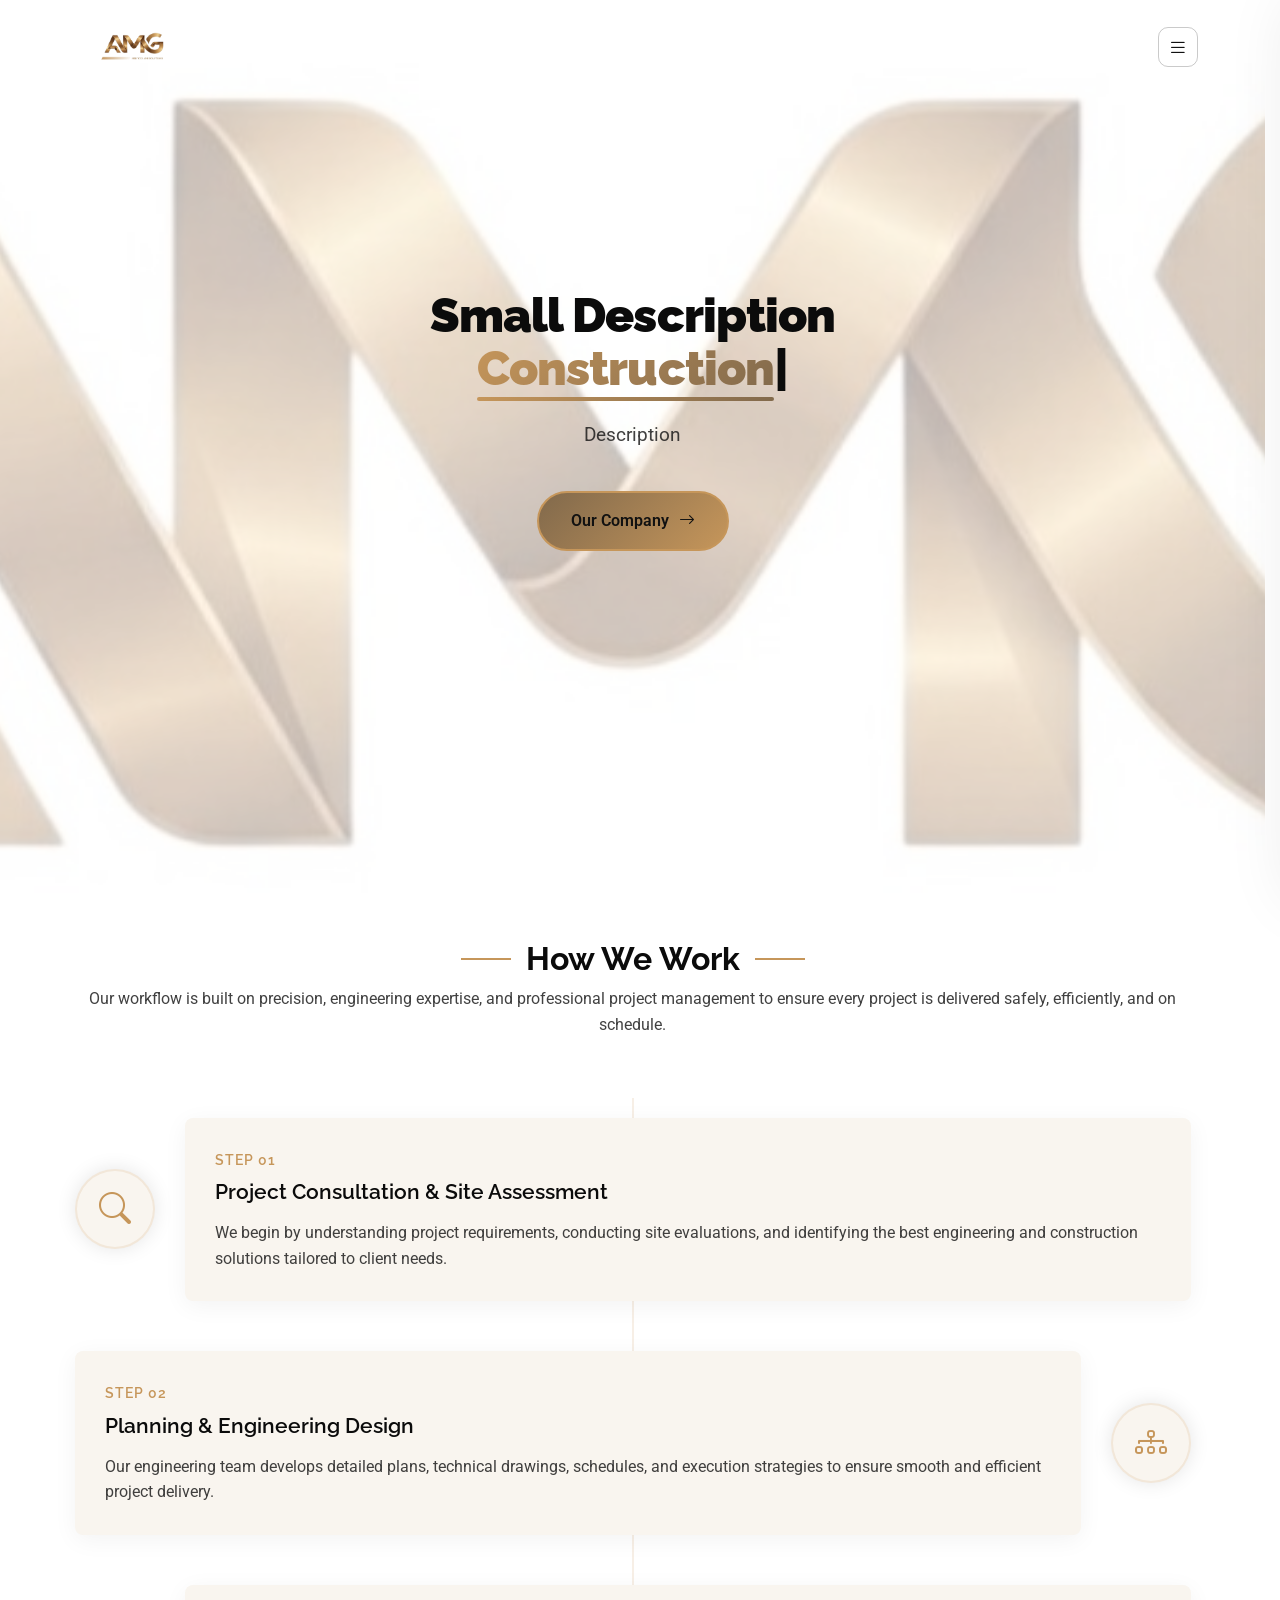
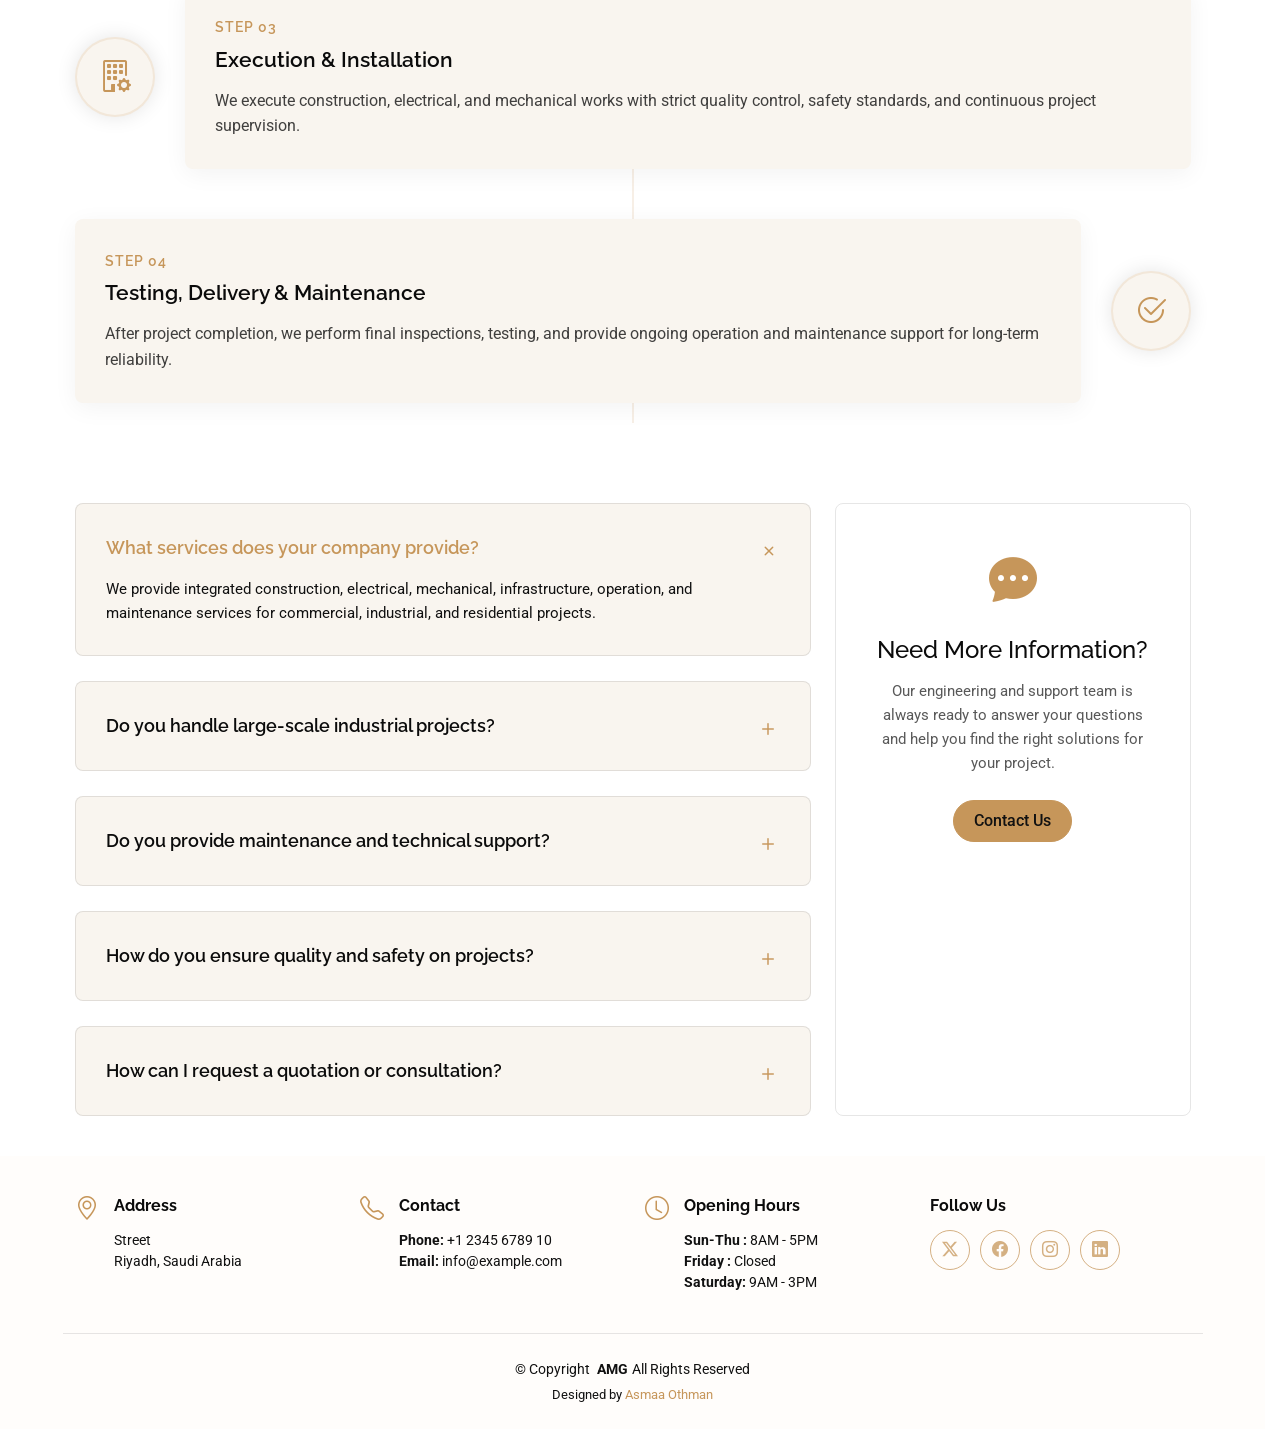
==== commit 5b2dab7d: "second commit" ====
--- a/index.html
+++ b/index.html
@@ -248,119 +248,6 @@
 
           </div>
 
-
-          <!-- Partner Logos -->
-          <div class="container logos">
-
-            <div class="logos-slider">
-
-              <div class="logos-track track-1" data-aos="fade-right" data-aos-delay="200">
-
-                <div class="logos-slide">
-                  <a href="company-details.html" target="_blank" rel="noopener noreferrer">
-                    <img src="assets/img/logos/logos-1.jpeg" class="img-fluid" alt="Construction Partner">
-                  </a>
-                </div>
-
-                <div class="logos-slide">
-                  <a href="company-details.html" target="_blank" rel="noopener noreferrer">
-                    <img src="assets/img/logos/logos-1.jpeg" class="img-fluid" alt="Engineering Partner">
-                  </a>
-                </div>
-
-                <div class="logos-slide">
-                  <a href="company-details.html" target="_blank" rel="noopener noreferrer">
-                    <img src="assets/img/logos/logos-1.jpeg" class="img-fluid" alt="Industrial Partner">
-                  </a>
-                </div>
-
-                <div class="logos-slide">
-                  <a href="company-details.html" target="_blank" rel="noopener noreferrer">
-                    <img src="assets/img/logos/logos-1.jpeg" class="img-fluid" alt="Mechanical Partner">
-                  </a>
-                </div>
-
-                <div class="logos-slide">
-                  <a href="company-details.html" target="_blank" rel="noopener noreferrer">
-                    <img src="assets/img/logos/logos-1.jpeg" class="img-fluid" alt="Electrical Partner">
-                  </a>
-                </div>
-
-                <div class="logos-slide">
-                  <a href="company-details.html" target="_blank" rel="noopener noreferrer">
-                    <img src="assets/img/logos/logos-1.jpeg" class="img-fluid" alt="Infrastructure Partner">
-                  </a>
-                </div>
-
-                <div class="logos-slide">
-                  <a href="company-details.html" target="_blank" rel="noopener noreferrer">
-                    <img src="assets/img/logos/logos-1.jpeg" class="img-fluid" alt="Project Partner">
-                  </a>
-                </div>
-
-                <div class="logos-slide">
-                  <a href="company-details.html" target="_blank" rel="noopener noreferrer">
-                    <img src="assets/img/logos/logos-1.jpeg" class="img-fluid" alt="Maintenance Partner">
-                  </a>
-                </div>
-
-                <!-- Duplicate for seamless looping -->
-
-                <div class="logos-slide">
-                  <a href="company-details.html" target="_blank" rel="noopener noreferrer">
-                    <img src="assets/img/logos/logos-1.jpeg" class="img-fluid" alt="Construction Partner">
-                  </a>
-                </div>
-
-                <div class="logos-slide">
-                  <a href="company-details.html" target="_blank" rel="noopener noreferrer">
-                    <img src="assets/img/logos/logos-1.jpeg" class="img-fluid" alt="Engineering Partner">
-                  </a>
-                </div>
-
-                <div class="logos-slide">
-                  <a href="company-details.html" target="_blank" rel="noopener noreferrer">
-                    <img src="assets/img/logos/logos-1.jpeg" class="img-fluid" alt="Industrial Partner">
-                  </a>
-                </div>
-
-                <div class="logos-slide">
-                  <a href="company-details.html" target="_blank" rel="noopener noreferrer">
-                    <img src="assets/img/logos/logos-1.jpeg" class="img-fluid" alt="Mechanical Partner">
-                  </a>
-                </div>
-
-                <div class="logos-slide">
-                  <a href="company-details.html" target="_blank" rel="noopener noreferrer">
-                    <img src="assets/img/logos/logos-1.jpeg" class="img-fluid" alt="Electrical Partner">
-                  </a>
-                </div>
-
-                <div class="logos-slide">
-                  <a href="company-details.html" target="_blank" rel="noopener noreferrer">
-                    <img src="assets/img/logos/logos-1.jpeg" class="img-fluid" alt="Infrastructure Partner">
-                  </a>
-                </div>
-
-                <div class="logos-slide">
-                  <a href="company-details.html" target="_blank" rel="noopener noreferrer">
-                    <img src="assets/img/logos/logos-1.jpeg" class="img-fluid" alt="Project Partner">
-                  </a>
-                </div>
-
-                <div class="logos-slide">
-                  <a href="company-details.html" target="_blank" rel="noopener noreferrer">
-                    <img src="assets/img/logos/logos-1.jpeg" class="img-fluid" alt="Maintenance Partner">
-                  </a>
-                </div>
-
-              </div>
-
-            </div>
-
-          </div>
-          <!-- End Partner Logos -->
-
         </section>
         <!-- /How We Work Section -->
 
--- a/assets/css/main.css
+++ b/assets/css/main.css
@@ -69,6 +69,10 @@
   color: var(--default-color);
   background-color: var(--background-color);
   font-family: var(--default-font);
+}
+::selection {
+    background:var(--accent-color) !important;
+    color:var(--surface-color)
 }
 
 a {
